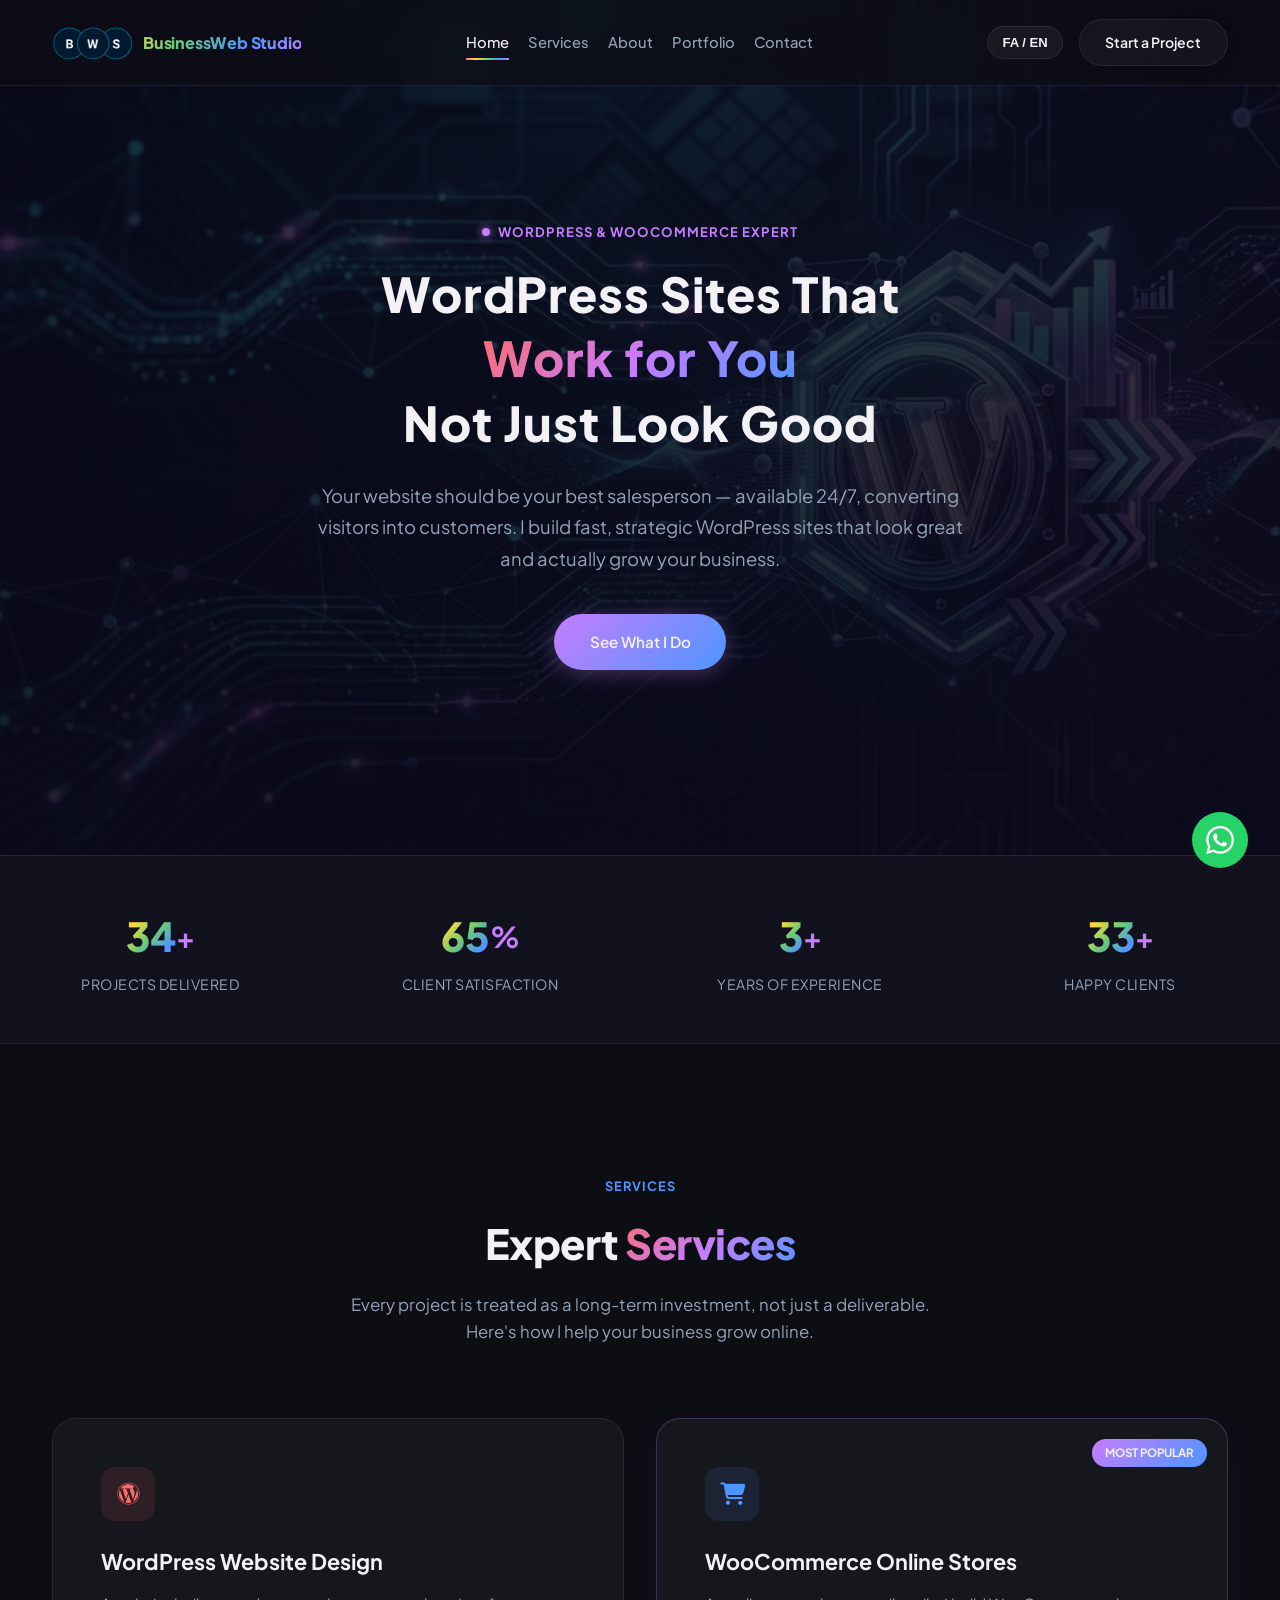
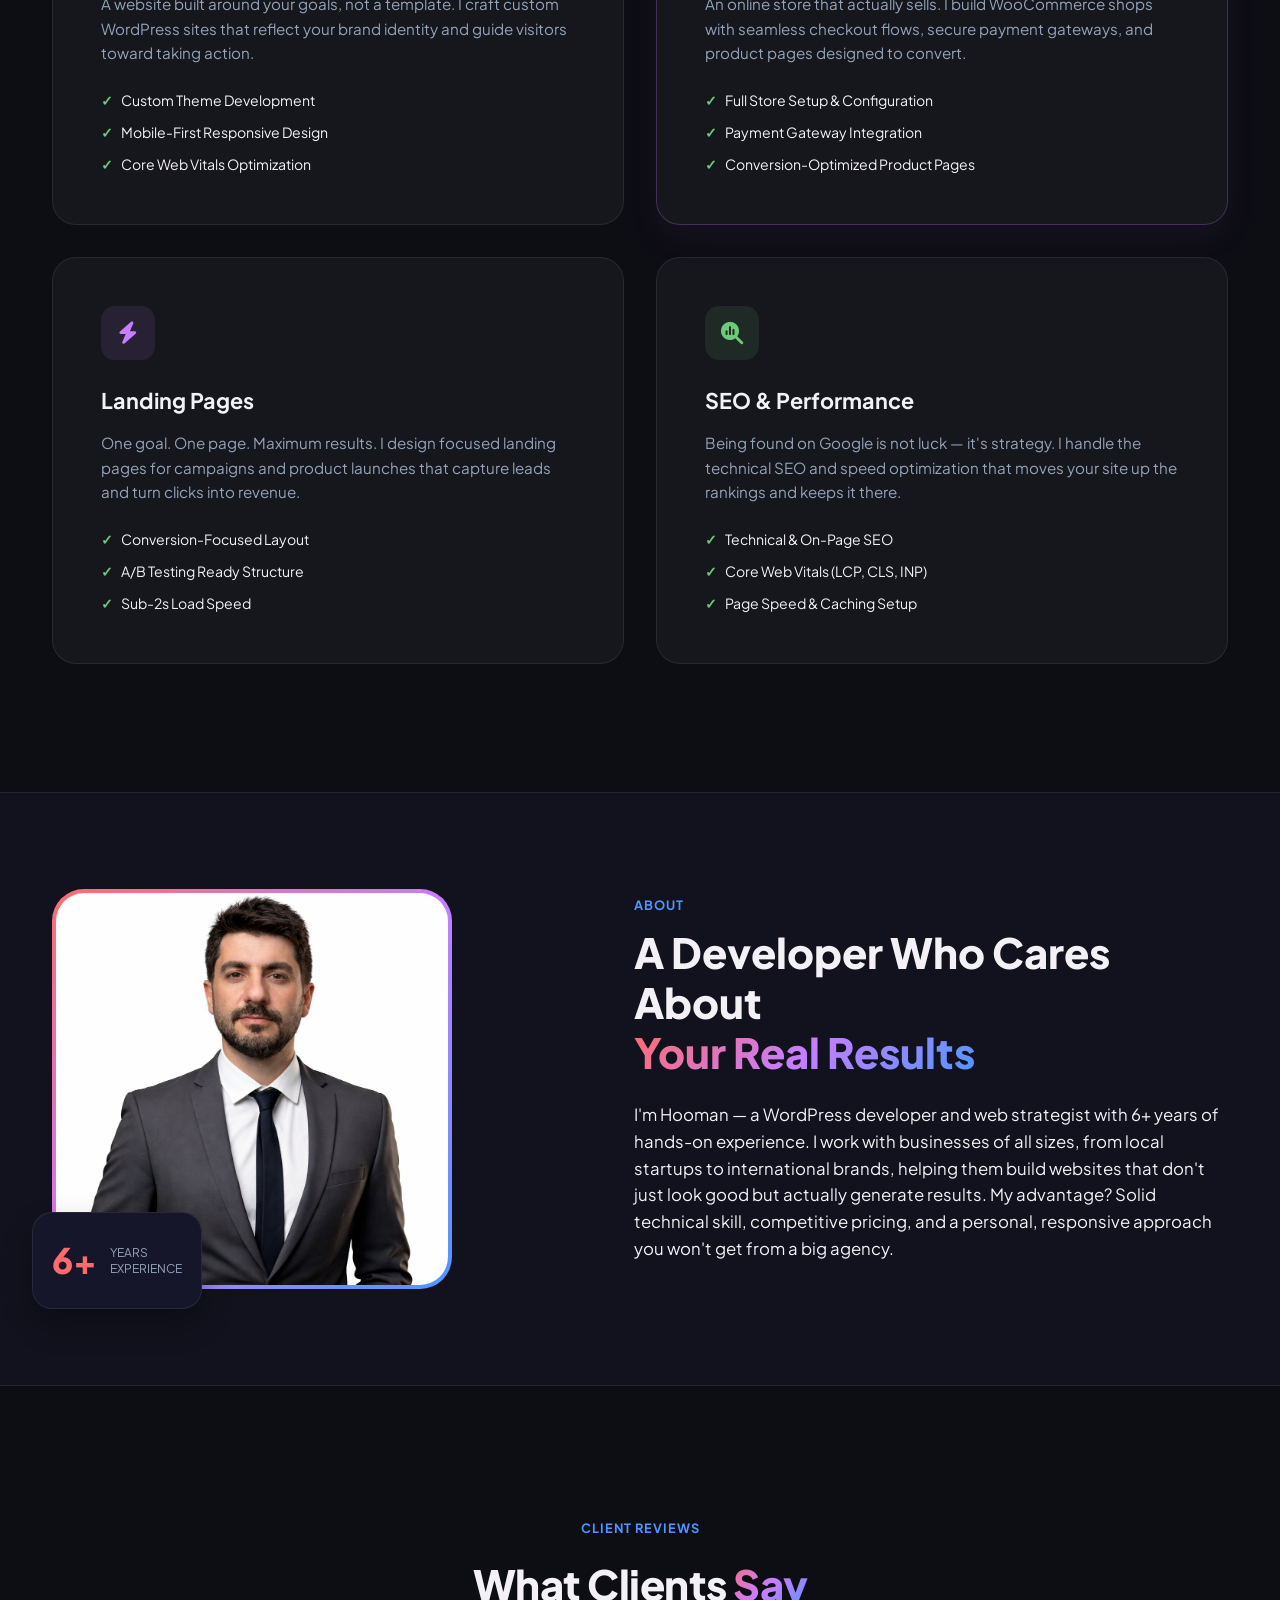
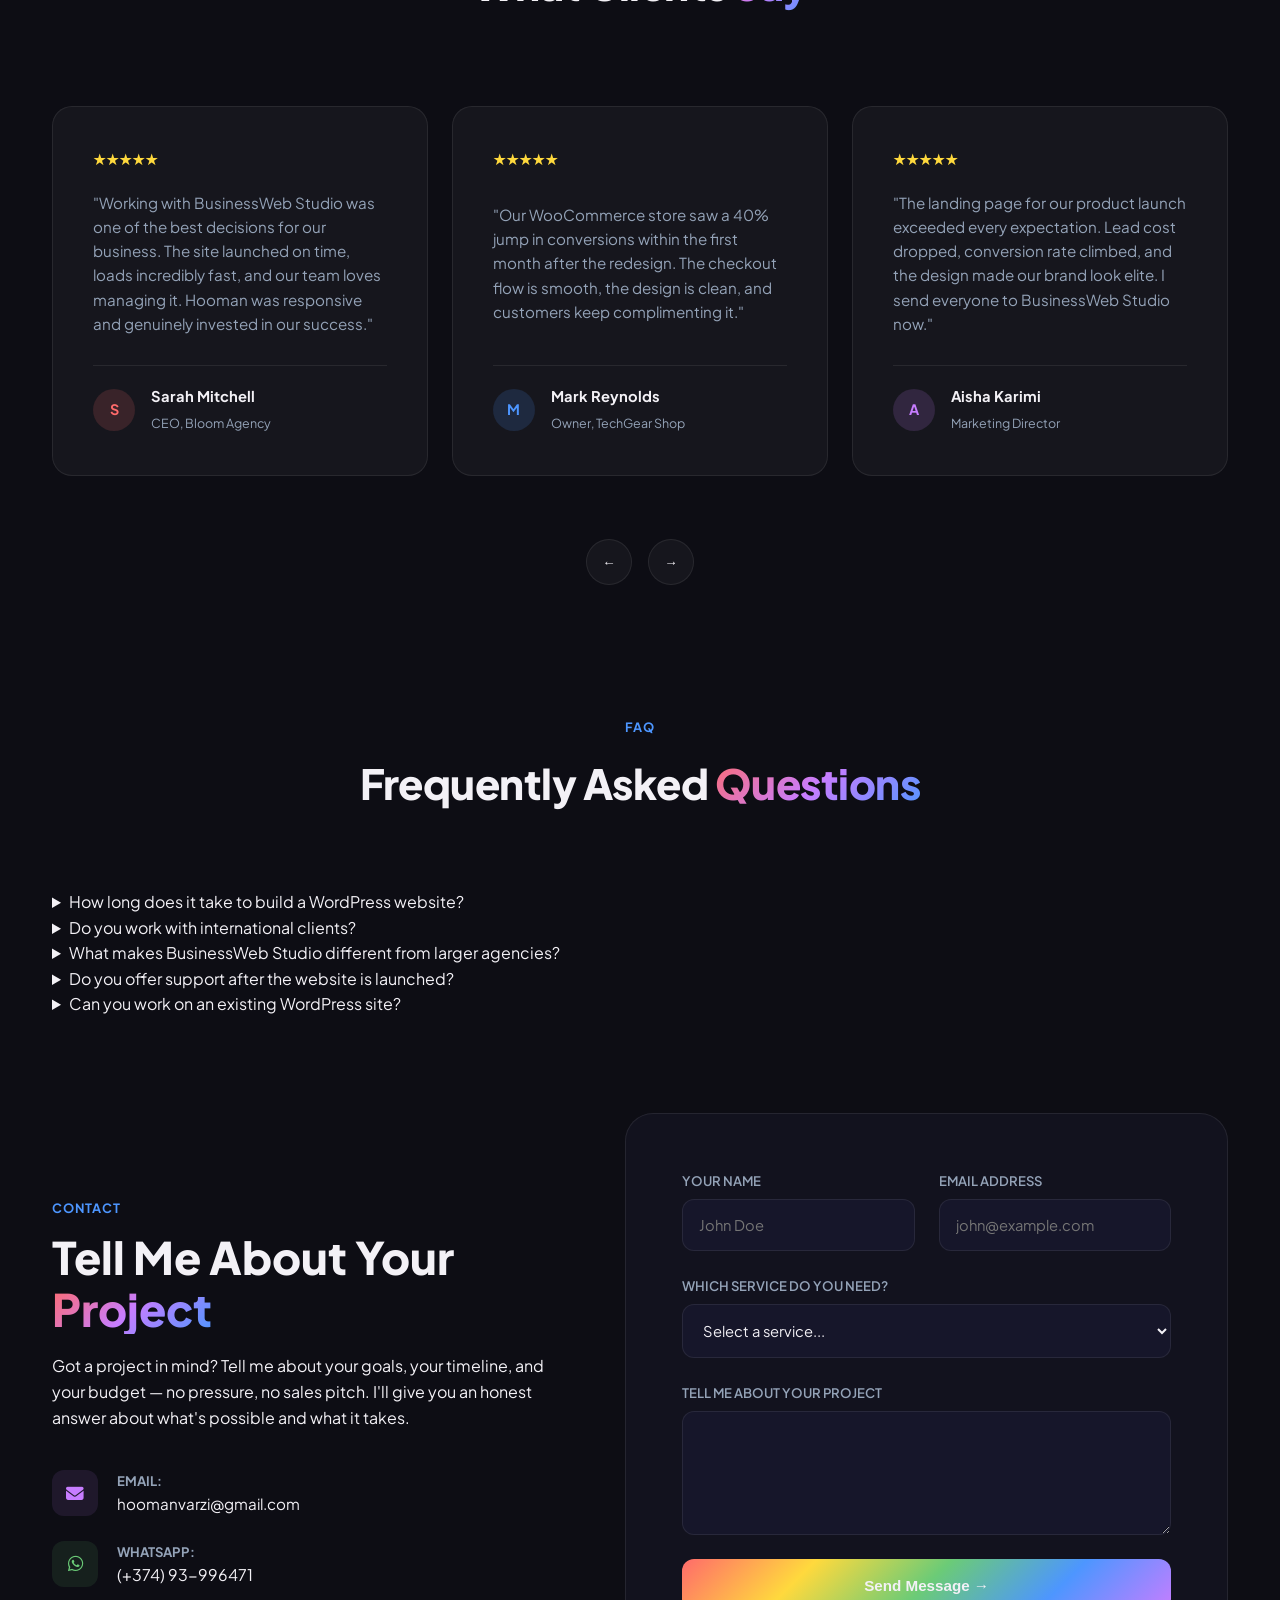
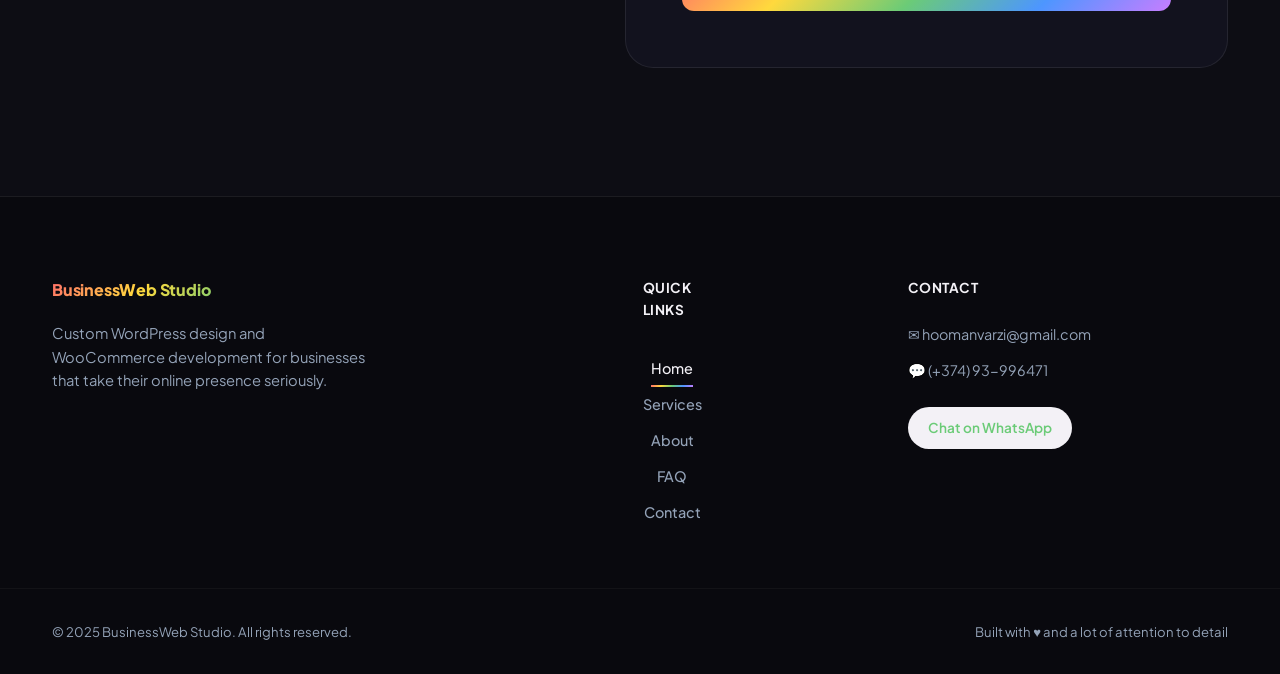
==== index.html @ a6ce8ef3 "Update index.html" ====
<!doctype html>
<html lang="en">
<head>
  <meta charset="UTF-8" />
  <meta name="viewport" content="width=device-width, initial-scale=1.0" />

  <!-- ═══════════════════════════════════════════════
       SEO — Primary Meta Tags
  ═══════════════════════════════════════════════ -->
  <title data-i18n="doc_title">BusinessWeb Studio — Custom WordPress Design & WooCommerce Development</title>
  <meta name="description" content="Hooman Keshavarzi is a WordPress developer & WooCommerce specialist with 6+ years of experience. Fast, affordable, and results-driven websites for businesses worldwide." />
  <meta name="keywords" content="WordPress design, WooCommerce development, landing page, SEO optimization, WordPress developer, طراحی وردپرس, ووکامرس, طراحی سایت حرفه‌ای" />
  <meta name="author" content="Hooman Keshavarzi" />
  <meta name="robots" content="index, follow" />
  <link rel="canonical" href="https://businesswebstudio.pro/" />

  <!-- ═══════════════════════════════════════════════
       Open Graph (Facebook, LinkedIn, Telegram)
  ═══════════════════════════════════════════════ -->
  <meta property="og:type" content="website" />
  <meta property="og:url" content="https://businesswebstudio.pro/" />
  <meta property="og:title" content="BusinessWeb Studio — Custom WordPress Design & WooCommerce Development" />
  <meta property="og:description" content="Fast, strategic WordPress websites and WooCommerce stores that look great and actually grow your business. Competitive pricing. Personal support." />
  <meta property="og:image" content="https://businesswebstudio.pro/images/og-image.png" />
  <meta property="og:image:width" content="1200" />
  <meta property="og:image:height" content="630" />
  <meta property="og:locale" content="en_US" />
  <meta property="og:locale:alternate" content="fa_IR" />
  <meta property="og:site_name" content="BusinessWeb Studio" />

  <!-- ═══════════════════════════════════════════════
       Twitter / X Cards
  ═══════════════════════════════════════════════ -->
  <meta name="twitter:card" content="summary_large_image" />
  <meta name="twitter:url" content="https://businesswebstudio.pro/" />
  <meta name="twitter:title" content="BusinessWeb Studio — Custom WordPress & WooCommerce" />
  <meta name="twitter:description" content="Fast, strategic WordPress websites that look great and actually grow your business. Competitive pricing. Personal support." />
  <meta name="twitter:image" content="https://businesswebstudio.pro/images/og-image.png" />

  <!-- ═══════════════════════════════════════════════
       Schema Markup — JSON-LD
  ═══════════════════════════════════════════════ -->
  <script type="application/ld+json">
  {
    "@context": "https://schema.org",
    "@graph": [
      {
        "@type": "ProfessionalService",
        "@id": "https://businesswebstudio.pro/#business",
        "name": "BusinessWeb Studio",
        "description": "Custom WordPress design, WooCommerce development, landing pages, and SEO optimization for businesses worldwide.",
        "url": "https://businesswebstudio.pro/",
        "logo": "https://businesswebstudio.pro/images/logo.png",
        "image": "https://businesswebstudio.pro/images/profile.jpg",
        "telephone": "+37493996471",
        "email": "hoomanvarzi@gmail.com",
        "founder": {
          "@type": "Person",
          "name": "Hooman Keshavarzi",
          "jobTitle": "WordPress Developer & Web Strategist",
          "url": "https://www.linkedin.com/in/hooman-keshavarzi-536b96142/",
          "knowsAbout": ["WordPress", "WooCommerce", "SEO", "Web Design", "Landing Pages"]
        },
        "areaServed": "Worldwide",
        "priceRange": "$$",
        "hasOfferCatalog": {
          "@type": "OfferCatalog",
          "name": "Web Design & Development Services",
          "itemListElement": [
            {
              "@type": "Offer",
              "itemOffered": {
                "@type": "Service",
                "name": "WordPress Website Design",
                "description": "Custom WordPress websites built around your goals, reflecting your brand and guiding visitors to take action."
              }
            },
            {
              "@type": "Offer",
              "itemOffered": {
                "@type": "Service",
                "name": "WooCommerce Online Store",
                "description": "Full WooCommerce store setup with seamless checkout, payment gateways, and conversion-optimized product pages."
              }
            },
            {
              "@type": "Offer",
              "itemOffered": {
                "@type": "Service",
                "name": "Landing Page Design",
                "description": "High-converting landing pages for campaigns and product launches that turn clicks into revenue."
              }
            },
            {
              "@type": "Offer",
              "itemOffered": {
                "@type": "Service",
                "name": "SEO & Performance Optimization",
                "description": "Technical SEO and Core Web Vitals optimization to rank higher on Google and keep your site fast."
              }
            }
          ]
        },
        "aggregateRating": {
          "@type": "AggregateRating",
          "ratingValue": "5",
          "reviewCount": "50",
          "bestRating": "5"
        }
      },
      {
        "@type": "FAQPage",
        "@id": "https://businesswebstudio.pro/#faq",
        "mainEntity": [
          {
            "@type": "Question",
            "name": "How long does it take to build a WordPress website?",
            "acceptedAnswer": {
              "@type": "Answer",
              "text": "Most WordPress websites are delivered within 7–14 business days depending on complexity. Landing pages can be ready in 3–5 days. I always provide a clear timeline before starting."
            }
          },
          {
            "@type": "Question",
            "name": "Do you work with international clients?",
            "acceptedAnswer": {
              "@type": "Answer",
              "text": "Yes — I work with clients worldwide. Most communication happens via WhatsApp or email, and I'm comfortable working across different time zones."
            }
          },
          {
            "@type": "Question",
            "name": "What makes BusinessWeb Studio different from larger agencies?",
            "acceptedAnswer": {
              "@type": "Answer",
              "text": "You get competitive pricing, faster delivery, and direct communication with the developer — not account managers. Every project receives personal attention from start to finish."
            }
          },
          {
            "@type": "Question",
            "name": "Do you offer support after the website is launched?",
            "acceptedAnswer": {
              "@type": "Answer",
              "text": "Yes. I provide post-launch support and can handle ongoing maintenance, updates, and improvements. Long-term client relationships are something I genuinely value."
            }
          },
          {
            "@type": "Question",
            "name": "Can you work on an existing WordPress site?",
            "acceptedAnswer": {
              "@type": "Answer",
              "text": "Absolutely. I can redesign, optimize, fix bugs, or add new features to an existing WordPress or WooCommerce site."
            }
          }
        ]
      },
      {
        "@type": "WebSite",
        "@id": "https://businesswebstudio.pro/#website",
        "url": "https://businesswebstudio.pro/",
        "name": "BusinessWeb Studio",
        "description": "Custom WordPress design and WooCommerce development for businesses worldwide.",
        "inLanguage": ["en", "fa"]
      }
    ]
  }
  </script>

  <!-- ═══════════════════════════════════════════════
       Fonts & Styles
  ═══════════════════════════════════════════════ -->
  <link rel="stylesheet" href="https://cdnjs.cloudflare.com/ajax/libs/font-awesome/6.5.0/css/all.min.css" />
  <link rel="preconnect" href="https://fonts.googleapis.com" />
  <link rel="stylesheet" href="https://fonts.googleapis.com/css2?family=Plus+Jakarta+Sans:wght@300;400;500;600;700;800&family=Vazirmatn:wght@300;400;500;700;900&display=swap" />
  <link rel="stylesheet" href="css/style.css?v=1.1" />
  <link rel="icon" type="image/svg+xml" href="images/favicon.svg" />
</head>

<body>

  <!-- ═══════════════════════════════════════════════
       HEADER
  ═══════════════════════════════════════════════ -->
  <header id="header" role="banner">
    <div class="container header-inner">
      <a href="#home" class="logo" aria-label="BusinessWeb Studio — Home">
        <img src="images/logo.png" alt="BusinessWeb Studio Logo" class="logo-img" width="36" height="36" />
        BusinessWeb Studio
      </a>

      <nav id="nav" aria-label="Main navigation">
        <a href="#home" data-i18n="nav_home" class="active">Home</a>
        <a href="#services" data-i18n="nav_services">Services</a>
        <a href="#about" data-i18n="nav_about">About</a>
        <a href="#portfolio" data-i18n="nav_portfolio">Portfolio</a>
        <a href="#contact" data-i18n="nav_contact">Contact</a>
      </nav>

      <div class="lang-switch-wrap">
        <button id="langBtn" class="btn-lang" aria-label="Switch language">FA / EN</button>
      </div>

      <a href="#contact" class="btn-header" data-i18n="nav_quote">Get a Quote</a>

      <button class="burger" id="burger" type="button" aria-label="Toggle mobile menu" aria-expanded="false" aria-controls="mobileMenu">
        <span></span><span></span><span></span>
      </button>
    </div>

    <div class="mobile-menu" id="mobileMenu" role="dialog" aria-label="Mobile navigation">
      <a href="#home" class="mob-link" data-i18n="nav_home">Home</a>
      <a href="#services" class="mob-link" data-i18n="nav_services">Services</a>
      <a href="#about" class="mob-link" data-i18n="nav_about">About</a>
      <a href="#portfolio" class="mob-link" data-i18n="nav_portfolio">Portfolio</a>
      <a href="#contact" class="mob-link" data-i18n="nav_contact">Contact</a>
      <a href="#contact" class="mob-cta" data-i18n="nav_quote">Get a Quote</a>
      <div class="menu-lang-mobile">
        <button id="langBtnMob" class="btn-lang btn-lang-mob" aria-label="Switch language">🌐 FA / EN</button>
      </div>
    </div>
  </header>

  <!-- ═══════════════════════════════════════════════
       MAIN CONTENT
  ═══════════════════════════════════════════════ -->
  <main id="main-content">

    <!-- HERO -->
    <section id="home" class="hero" aria-label="Hero — WordPress Developer">
      <div class="hero-slider" id="heroSlider">
        <div class="container slide active">
          <div class="slide-content">
            <span class="slide-tag" data-i18n="hero_tag">WordPress & WooCommerce Expert</span>
            <h1 id="heroTitle">
              WordPress Sites That <span class="grad-txt">Work for You</span><br />Not Just Look Good
            </h1>
            <p data-i18n="hero_desc">
              Your website should be your best salesperson — available 24/7, converting visitors into customers. I build fast, strategic WordPress sites that look great and actually grow your business.
            </p>
            <div class="hero-btns">
              <a href="#services" class="btn-grad" data-i18n="hero_btn">See What I Do</a>
            </div>
          </div>
        </div>
      </div>
    </section>

    <!-- STATS -->
    <div class="stats-band" role="region" aria-label="Key statistics">
      <div class="stat-item">
        <div class="stat-num-wrap">
          <strong class="counter" data-target="52">0</strong><span class="suf">+</span>
        </div>
        <p data-i18n="stat_1">Projects Delivered</p>
      </div>
      <div class="stat-item">
        <div class="stat-num-wrap">
          <strong class="counter" data-target="98">0</strong><span class="suf">%</span>
        </div>
        <p data-i18n="stat_2">Client Satisfaction</p>
      </div>
      <div class="stat-item">
        <div class="stat-num-wrap">
          <strong class="counter" data-target="6">0</strong><span class="suf">+</span>
        </div>
        <p data-i18n="stat_3">Years of Experience</p>
      </div>
      <div class="stat-item">
        <div class="stat-num-wrap">
          <strong class="counter" data-target="50">0</strong><span class="suf">+</span>
        </div>
        <p data-i18n="stat_4">Happy Clients</p>
      </div>
    </div>

    <!-- SERVICES -->
    <section id="services" class="services" aria-labelledby="servTitle">
      <div class="container">
        <div class="section-head">
          <span class="section-tag" data-i18n="serv_tag">Services</span>
          <h2 id="servTitle">Expert <span class="grad-txt">Services</span></h2>
          <p data-i18n="serv_desc">Every project is treated as a long-term investment, not just a deliverable.</p>
        </div>
        <div class="services-grid" role="list">

          <article class="service-card glass-card" role="listitem">
            <div class="service-icon-wrap ic1" aria-hidden="true">
              <i class="fa-brands fa-wordpress"></i>
            </div>
            <h3 data-i18n="s1_title">WordPress Website Design</h3>
            <p data-i18n="s1_desc">A website built around your goals, not a template. I craft custom WordPress sites that reflect your brand identity and guide visitors toward taking action.</p>
            <ul class="service-list" aria-label="WordPress Design features">
              <li data-i18n="s1_l1">Custom Theme Development</li>
              <li data-i18n="s1_l2">Mobile-First Responsive Design</li>
              <li data-i18n="s1_l3">Core Web Vitals Optimization</li>
            </ul>
          </article>

          <article class="service-card glass-card featured" role="listitem">
            <div class="featured-badge" data-i18n="featured_badge">Most Popular</div>
            <div class="service-icon-wrap ic2" aria-hidden="true">
              <i class="fa-solid fa-cart-shopping"></i>
            </div>
            <h3 data-i18n="s2_title">WooCommerce Online Stores</h3>
            <p data-i18n="s2_desc">An online store that actually sells. I build WooCommerce shops with seamless checkout flows, secure payment gateways, and product pages designed to convert.</p>
            <ul class="service-list" aria-label="WooCommerce features">
              <li data-i18n="s2_l1">Full Store Setup & Configuration</li>
              <li data-i18n="s2_l2">Payment Gateway Integration</li>
              <li data-i18n="s2_l3">Conversion-Optimized Product Pages</li>
            </ul>
          </article>

          <article class="service-card glass-card" role="listitem">
            <div class="service-icon-wrap ic3" aria-hidden="true">
              <i class="fa-solid fa-bolt"></i>
            </div>
            <h3 data-i18n="s3_title">Landing Pages</h3>
            <p data-i18n="s3_desc">One goal. One page. Maximum results. I design focused landing pages for campaigns and product launches that capture leads and turn clicks into revenue.</p>
            <ul class="service-list" aria-label="Landing Page features">
              <li data-i18n="s3_l1">Conversion-Focused Layout</li>
              <li data-i18n="s3_l2">A/B Testing Ready Structure</li>
              <li data-i18n="s3_l3">Sub-2s Load Speed</li>
            </ul>
          </article>

          <article class="service-card glass-card" role="listitem">
            <div class="service-icon-wrap ic4" aria-hidden="true">
              <i class="fa-solid fa-magnifying-glass-chart"></i>
            </div>
            <h3 data-i18n="s4_title">SEO &amp; Performance</h3>
            <p data-i18n="s4_desc">Being found on Google is not luck — it's strategy. I handle the technical SEO and speed optimization that moves your site up the rankings and keeps it there.</p>
            <ul class="service-list" aria-label="SEO features">
              <li data-i18n="s4_l1">Technical &amp; On-Page SEO</li>
              <li data-i18n="s4_l2">Core Web Vitals (LCP, CLS, INP)</li>
              <li data-i18n="s4_l3">Page Speed &amp; Caching Setup</li>
            </ul>
          </article>

        </div>
      </div>
    </section>

    <!-- ABOUT -->
    <section id="about" class="about" aria-labelledby="aboutTitle">
      <div class="container about-inner">
        <div class="about-img-col" aria-hidden="true">
          <div class="about-img-wrap">
            <div class="grad-border-about">
              <img src="images/profile.jpg" alt="Hooman Keshavarzi — WordPress Developer" width="400" height="400" />
            </div>
            <div class="about-badge">
              <strong>6+</strong>
              <span data-i18n="about_exp">Years<br />Experience</span>
            </div>
          </div>
        </div>
        <div class="about-content">
          <span class="section-tag" data-i18n="nav_about">About Me</span>
          <h2 id="aboutTitle">
            A Developer Who Cares About<br /><span class="grad-txt">Your Real Results</span>
          </h2>
          <p class="about-lead" data-i18n="about_lead">
            I'm Hooman — a WordPress developer and web strategist with 6+ years of hands-on experience. I work with businesses of all sizes, from local startups to international brands, helping them build websites that don't just look good but actually generate results. My advantage? Solid technical skill, competitive pricing, and a personal, responsive approach you won't get from a big agency.
          </p>
        </div>
      </div>
    </section>

    <!-- TESTIMONIALS -->
    <section class="testimonials" aria-labelledby="testiTitle">
      <div class="container">
        <div class="section-head">
          <span class="section-tag" data-i18n="testi_tag">Client Reviews</span>
          <h2 id="testiTitle">What Clients <span class="grad-txt">Say</span></h2>
        </div>
        <div class="testi-slider" role="region" aria-label="Client testimonials">
          <div class="testi-track" id="testiTrack">

            <article class="testi-card">
              <div class="testi-stars" aria-label="5 out of 5 stars">&#9733;&#9733;&#9733;&#9733;&#9733;</div>
              <p data-i18n="t1_quote">"Working with BusinessWeb Studio was one of the best decisions for our business. The site launched on time, loads incredibly fast, and our team loves managing it."</p>
              <div class="testi-author">
                <div class="testi-avatar av1" aria-hidden="true">S</div>
                <div>
                  <strong>Sarah Mitchell</strong>
                  <span data-i18n="t1_role">CEO, Bloom Agency</span>
                </div>
              </div>
            </article>

            <article class="testi-card">
              <div class="testi-stars" aria-label="5 out of 5 stars">&#9733;&#9733;&#9733;&#9733;&#9733;</div>
              <p data-i18n="t2_quote">"Our WooCommerce store saw a 40% jump in conversions within the first month after the redesign. The checkout flow is smooth and customers keep complimenting the design."</p>
              <div class="testi-author">
                <div class="testi-avatar av2" aria-hidden="true">M</div>
                <div>
                  <strong>Mark Reynolds</strong>
                  <span data-i18n="t2_role">Owner, TechGear Shop</span>
                </div>
              </div>
            </article>

            <article class="testi-card">
              <div class="testi-stars" aria-label="5 out of 5 stars">&#9733;&#9733;&#9733;&#9733;&#9733;</div>
              <p data-i18n="t3_quote">"The landing page for our product launch exceeded every expectation. Lead cost dropped, conversion rate climbed, and the design made our brand look elite."</p>
              <div class="testi-author">
                <div class="testi-avatar av3" aria-hidden="true">A</div>
                <div>
                  <strong>Aisha Karimi</strong>
                  <span data-i18n="t3_role">Marketing Director</span>
                </div>
              </div>
            </article>

          </div>
        </div>
        <div class="testi-nav" aria-label="Testimonial navigation">
          <button id="tPrev" aria-label="Previous testimonial">&#8592;</button>
          <button id="tNext" aria-label="Next testimonial">&#8594;</button>
        </div>
      </div>
    </section>

    <!-- FAQ -->
    <section id="faq" class="faq" aria-labelledby="faqTitle">
      <div class="container">
        <div class="section-head">
          <span class="section-tag" data-i18n="faq_tag">FAQ</span>
          <h2 id="faqTitle" data-i18n="faq_title">Frequently Asked <span class="grad-txt">Questions</span></h2>
        </div>
        <div class="faq-list">

          <details class="faq-item">
            <summary class="faq-question" data-i18n="faq_q1">How long does it take to build a WordPress website?</summary>
            <div class="faq-answer">
              <p data-i18n="faq_a1">Most WordPress websites are delivered within 7–14 business days depending on complexity. Landing pages can be ready in 3–5 days. I always provide a clear timeline before starting.</p>
            </div>
          </details>

          <details class="faq-item">
            <summary class="faq-question" data-i18n="faq_q2">Do you work with international clients?</summary>
            <div class="faq-answer">
              <p data-i18n="faq_a2">Yes — I work with clients worldwide. Most communication happens via WhatsApp or email, and I'm comfortable working across different time zones.</p>
            </div>
          </details>

          <details class="faq-item">
            <summary class="faq-question" data-i18n="faq_q3">What makes BusinessWeb Studio different from larger agencies?</summary>
            <div class="faq-answer">
              <p data-i18n="faq_a3">You get competitive pricing, faster delivery, and direct communication with the developer — not account managers. Every project receives personal attention from start to finish.</p>
            </div>
          </details>

          <details class="faq-item">
            <summary class="faq-question" data-i18n="faq_q4">Do you offer support after the website is launched?</summary>
            <div class="faq-answer">
              <p data-i18n="faq_a4">Yes. I provide post-launch support and can handle ongoing maintenance, updates, and improvements. Long-term client relationships are something I genuinely value.</p>
            </div>
          </details>

          <details class="faq-item">
            <summary class="faq-question" data-i18n="faq_q5">Can you work on an existing WordPress site?</summary>
            <div class="faq-answer">
              <p data-i18n="faq_a5">Absolutely. I can redesign, optimize, fix bugs, or add new features to an existing WordPress or WooCommerce site.</p>
            </div>
          </details>

        </div>
      </div>
    </section>

    <!-- CONTACT -->
    <section id="contact" class="contact" aria-labelledby="contactTitle">
      <div class="container contact-inner">
        <div class="contact-info">
          <span class="section-tag" data-i18n="nav_contact">Get In Touch</span>
          <h2 id="contactTitle">Tell Me About Your <span class="grad-txt">Project</span></h2>
          <p data-i18n="contact_desc">Got a project in mind? Tell me about your goals, your timeline, and your budget — no pressure, no sales pitch.</p>
          <div class="contact-items">
            <div class="contact-item">
              <div class="ci-icon cii1" aria-hidden="true">
                <i class="fa-solid fa-envelope"></i>
              </div>
              <div class="contact-item-text">
                <strong>Email:</strong>
                <span><a href="mailto:hoomanvarzi@gmail.com">hoomanvarzi@gmail.com</a></span>
              </div>
            </div>
            <div class="contact-item">
              <div class="ci-icon cii2" aria-hidden="true">
                <i class="fa-brands fa-whatsapp"></i>
              </div>
              <div class="contact-item-text">
                <strong>WhatsApp:</strong> <bdi class="phone-number">(+374) 93-996471</bdi>
              </div>
            </div>
          </div>
        </div>

        <div class="contact-form-wrap">
          <form id="contactForm" novalidate aria-label="Project inquiry form">
            <div class="form-row">
              <div class="form-group">
                <label for="inputName" data-i18n="f_name">Your Name</label>
                <input type="text" id="inputName" name="name" placeholder="John Doe" required autocomplete="name" />
              </div>
              <div class="form-group">
                <label for="inputEmail" data-i18n="f_email">Email Address</label>
                <input type="email" id="inputEmail" name="email" placeholder="john@example.com" required autocomplete="email" />
              </div>
            </div>
            <div class="form-group">
              <label for="formService" data-i18n="f_service">Which Service Do You Need?</label>
              <select name="service" id="formService"></select>
            </div>
            <div class="form-group">
              <label for="inputMessage" data-i18n="f_details">Tell Me About Your Project</label>
              <textarea id="inputMessage" name="message" rows="5" required></textarea>
            </div>
            <button class="btn-submit" type="submit" id="submitBtn" data-i18n="f_send">Send Message →</button>
            <div id="formSuccess" style="display:none;color:#6bcb77;margin-top:1rem" data-i18n="f_success" role="alert">✓ Message received! I'll get back to you within 24 hours.</div>
            <div id="formError" style="display:none;color:#ff6b6b;margin-top:1rem" data-i18n="f_error" role="alert">⚠ Something went wrong. Please try again or reach me on WhatsApp.</div>
          </form>
        </div>
      </div>
    </section>

  </main>

  <!-- ═══════════════════════════════════════════════
       FOOTER
  ═══════════════════════════════════════════════ -->
  <footer class="footer" role="contentinfo">
    <div class="footer-top">
      <div class="container footer-top-inner">
        <div class="footer-brand">
          <a href="#home" class="logo logo-footer" aria-label="BusinessWeb Studio">BusinessWeb Studio</a>
          <p data-i18n="foot_brand">Custom WordPress design and WooCommerce development for businesses that take their online presence seriously.</p>
        </div>
        <nav class="footer-links" aria-label="Footer navigation">
          <h5 data-i18n="foot_quick">Quick Links</h5>
          <a href="#home" data-i18n="nav_home">Home</a>
          <a href="#services" data-i18n="nav_services">Services</a>
          <a href="#about" data-i18n="nav_about">About</a>
          <a href="#faq">FAQ</a>
          <a href="#contact" data-i18n="nav_contact">Contact</a>
        </nav>
        <div class="footer-contact-col">
          <h5 data-i18n="nav_contact">Contact</h5>
          <p>&#9993; <a href="mailto:hoomanvarzi@gmail.com">hoomanvarzi@gmail.com</a></p>
          <p><span class="footer-icon" aria-hidden="true">&#128172;</span> <bdi class="phone-number">(+374) 93-996471</bdi></p>
          <a href="https://wa.me/37493996471" class="footer-wa" target="_blank" rel="noopener noreferrer" data-i18n="foot_wa">Chat on WhatsApp</a>
        </div>
      </div>
    </div>
    <div class="footer-bottom">
      <div class="container footer-bottom-inner">
        <p data-i18n="foot_copy">© 2025 BusinessWeb Studio. All rights reserved.</p>
        <p data-i18n="foot_heart">Built with <span class="heart" aria-hidden="true">♥</span> and a lot of attention to detail</p>
      </div>
    </div>
  </footer>

  <!-- WhatsApp Float -->
  <a href="https://wa.me/37493996471" class="wa-float" target="_blank" rel="noopener noreferrer" aria-label="Contact on WhatsApp">
    <svg viewBox="0 0 24 24" xmlns="http://www.w3.org/2000/svg" aria-hidden="true" focusable="false">
      <path d="M17.472 14.382c-.297-.149-1.758-.867-2.03-.967-.273-.099-.471-.148-.67.15-.197.297-.767.966-.94 1.164-.173.199-.347.223-.644.075-.297-.15-1.255-.463-2.39-1.475-.883-.788-1.48-1.761-1.653-2.059-.173-.297-.018-.458.13-.606.134-.133.298-.347.446-.52.149-.174.198-.298.298-.497.099-.198.05-.371-.025-.52-.075-.149-.669-1.612-.916-2.207-.242-.579-.487-.5-.669-.51-.173-.008-.371-.01-.57-.01-.198 0-.52.074-.792.372-.272.297-1.04 1.016-1.04 2.479 0 1.462 1.065 2.875 1.213 3.074.149.198 2.096 3.2 5.077 4.487.709.306 1.262.489 1.694.625.712.227 1.36.195 1.871.118.571-.085 1.758-.719 2.006-1.413.248-.694.248-1.289.173-1.413-.074-.124-.272-.198-.57-.347m-5.421 7.403h-.004a9.87 9.87 0 01-5.031-1.378l-.361-.214-3.741.982.998-3.648-.235-.374a9.86 9.86 0 01-1.51-5.26c.001-5.45 4.436-9.884 9.888-9.884 2.64 0 5.122 1.03 6.988 2.898a9.825 9.825 0 012.893 6.994c-.003 5.45-4.437 9.884-9.885 9.884m8.413-18.297A11.815 11.815 0 0012.05 0C5.495 0 .16 5.335.157 11.892c0 2.096.547 4.142 1.588 5.945L.057 24l6.305-1.654a11.882 11.882 0 005.683 1.448h.005c6.554 0 11.89-5.335 11.893-11.893a11.821 11.821 0 00-3.48-8.413z"/>
    </svg>
  </a>

  <script src="js/main.js"></script>
</body>
</html>
---- css/style.css ----
/* تعریف فونت پیدا - حتماً مسیر را داخل کوتیشن بگذار */
@font-face {
  font-family: 'Peyda';
  src: url('../fonts/woff2/PeydaWeb-Regular.woff2') format('woff2');
  font-weight: 400;
  font-style: normal;
  font-display: swap;
}

@font-face {
  font-family: 'Peyda';
  src: url('../fonts/woff2/PeydaWeb-Bold.woff2') format('woff2');
  font-weight: 700;
  font-style: normal;
  font-display: swap;
}

:root {
  --bg: #0d0d14;
  --bg2: #12121e;
  --bg3: #16162a;
  --card: rgba(255, 255, 255, 0.04);
  --card-b: rgba(255, 255, 255, 0.08);
  --c1: #ff6b6b;
  --c2: #ffd93d;
  --c3: #6bcb77;
  --c4: #4d96ff;
  --c5: #c77dff;
  --c6: #ff9a3c;
  --grad-main: linear-gradient(135deg, #ff6b6b, #ffd93d, #6bcb77, #4d96ff, #c77dff);
  --grad-hero: linear-gradient(135deg, #ff6b6b 0%, #c77dff 50%, #4d96ff 100%);
  --grad-warm: linear-gradient(135deg, #ff6b6b, #ff9a3c, #ffd93d);
  --grad-purple: linear-gradient(135deg, #c77dff, #4d96ff);
  --grad-fire: linear-gradient(135deg, #ff6b6b, #ff9a3c);
  --white: #f3f1f6;
  --muted: #94a3b8;
  --border: rgba(255, 255, 255, 0.08);
  --tr: 0.3s cubic-bezier(0.25, 1, 0.5, 1);
  --font-en: 'Plus Jakarta Sans', sans-serif;
  --font-fa: 'Peyda', sans-serif; /* این متغیر تعریف شد */
}

/* ── ۲. استایل‌های پایه و ریست (BASE & RESET) ── */
* {
  margin: 0;
  padding: 0;
  box-sizing: border-box;
}

html {
  scroll-behavior: smooth;
  font-family: var(--font-en);
  background-color: var(--bg);
  color: var(--white);
  overflow-x: hidden;
}

body {
  background-color: var(--bg);
  color: var(--white);
  line-height: 1.6;
  overflow-x: hidden;
}

.container {
  width: 100%;
  max-width: 1240px;
  margin: 0 auto;
  padding: 0 2rem;
}

a {
  text-decoration: none;
  color: inherit;
  transition: all var(--tr);
}

img {
  max-width: 100%;
  height: auto;
}

li {
  list-style: none;
}

/* ── ۳. بخش هدر و ناوبری (HEADER & NAV) ── */
header {
  position: fixed;
  top: 0;
  left: 0;
  width: 100%;
  z-index: 1000;
  background: rgba(13, 13, 20, 0.7);
  backdrop-filter: blur(20px);
  -webkit-backdrop-filter: blur(20px);
  border-bottom: 1px solid var(--border);
  transition: all var(--tr);
}

header.scrolled {
  background: rgba(13, 13, 20, 0.9);
  padding: 0.5rem 0;
  box-shadow: 0 10px 30px rgba(0, 0, 0, 0.3);
}

.header-inner {
  display: flex;
  align-items: center;
  justify-content: space-between;
  height: 85px;
}

.logo {
  font-weight: 800;
  display: flex;
  align-items: center;
  gap: 0.6rem;
  letter-spacing: -0.2px;
  background: var(--grad-main);
  -webkit-background-clip: text;
  -webkit-text-fill-color: transparent;
}

.logo-img {
  height: 36px;
  width: auto;
  object-fit: contain;
}

nav {
  display: flex;
  align-items: center;
  gap: 2.2rem;
  padding-left: 142px;
  padding-right: 142px;
}

nav a {
  font-size: 0.92rem;
  font-weight: 500;
  color: var(--muted);
  position: relative;
}

nav a:hover,
nav a.active {
  color: var(--white);
}

nav a::after {
  content: "";
  position: absolute;
  bottom: -6px;
  left: 0;
  width: 0;
  height: 2px;
  background: var(--grad-main);
  transition: width var(--tr);
}

nav a:hover::after,
nav a.active::after {
  width: 100%;
}

.btn-header {
  font-size: 0.88rem;
  font-weight: 600;
  padding: 0.7rem 1.6rem;
  border-radius: 50px;
  background: var(--card);
  border: 1px solid var(--border);
  box-shadow: 0 4px 15px rgba(0, 0, 0, 0.1);
}

.btn-header:hover {
  background: var(--white);
  color: var(--bg);
  transform: translateY(-2px);
}

/* ── ۴. منوی موبایل (MOBILE MENU) ── */
.burger {
  display: none;
  flex-direction: column;
  gap: 5px;
  background: none;
  border: none;
  cursor: pointer;
  z-index: 1001;
}

.burger span {
  width: 26px;
  height: 2px;
  background-color: var(--white);
  transition: all var(--tr);
}

.burger.open span:nth-child(1) {
  transform: rotate(45deg) translate(5px, 5px);
}
.burger.open span:nth-child(2) {
  opacity: 0;
}
.burger.open span:nth-child(3) {
  transform: rotate(-45deg) translate(5px, -5px);
}

.mobile-menu {
  position: fixed;
  top: 0;
  right: -100%;
  width: 280px;
  height: 100vh;
  background: var(--bg2);
  border-left: 1px solid var(--border);
  padding: 7rem 2rem 2rem;
  display: flex;
  flex-direction: column;
  gap: 1.8rem;
  z-index: 999;
  transition: right var(--tr);
  box-shadow: -10px 0 30px rgba(0, 0, 0, 0.2);
}

.mobile-menu.open {
  right: 0;
}

.mob-link {
  font-size: 1.1rem;
  color: var(--muted);
  font-weight: 500;
}

.mob-link:hover {
  color: var(--white);
}

.mob-cta {
  margin-top: 12px;
  text-align: center;
  padding: 0.9rem;
  border-radius: 12px;
  background:darkred;
  font-weight: 600;
}

/* ── ۵. بخش هیرو (HERO SECTION) ── */
.hero {
  padding: 8rem 0 6rem;
  position: relative;
  min-height: 95vh;
  display: flex;
  align-items: center;
  /* اضافه شدن عکس پس‌زمینه به کل هیرو سکشن */
  background-image: linear-gradient(rgba(10, 10, 25, 0.80), rgba(10, 10, 25, 0.90)), url('../images/background.png');
  background-size: cover;
  background-position: center;
  background-repeat: no-repeat;
}

.hero-slider {
  width: 100%;
}

.slide {
  display: none;
  /* تغییر چیدمان از دو ستونه به تک ستونه برای وسط‌چین شدن محتوا */
  grid-template-columns: 1fr;
  align-items: center;
  gap: 4rem;
}

.slide.active {
  display: grid;
  animation: fadeIn 0.8s ease forwards;
}

@keyframes fadeIn {
  from {
    opacity: 0;
    transform: translateY(15px);
  }
  to {
    opacity: 1;
    transform: translateY(0);
  }
}

.hero .slide-content {
  width: 100%;
  max-width: 750px;     /* عرض کنترل‌شده برای جلوگیری از تداخل با طرح‌های پس‌زمینه */
  margin: 0 auto;       /* وسط‌چین کردن کامل باکس در صفحه */
  text-align: center;   /* وسط‌چین کردن متن‌ها در هر دو زبان */
}

/* اصلاح تراز دکمه‌ها برای وسط‌چین شدن */
.hero .hero-btns {
  display: flex;
  justify-content: center; /* وسط‌چین کردن دکمه‌ها */
  gap: 1.2rem;
}

.slide-tag {
  display: inline-flex;
  align-items: center;
  gap: 0.5rem;
  font-size: 0.82rem;
  font-weight: 700;
  text-transform: uppercase;
  letter-spacing: 1px;
  color: var(--c5);
  margin-bottom: 1.2rem;
}

.slide-tag::before {
  content: "";
  width: 8px;
  height: 8px;
  background: var(--c5);
  border-radius: 50%;
  display: inline-block;
  box-shadow: 0 0 10px var(--c5);
}

.slide-content h1 {
  font-size: 3rem;     /* کمی بزرگتر برای جلوه بهتر در حالت تک ستونه */
  font-weight: 800;
  line-height: 1.35;
  letter-spacing: 1px;
  margin-bottom: 1.5rem;
}

.grad-txt {
  background: var(--grad-hero);
  -webkit-background-clip: text;
  -webkit-text-fill-color: transparent;
  display: inline-block;
}

.slide-content p {
  font-size: 1.15rem;
  color: var(--muted);
  max-width: 650px;
  margin: 0 auto 2.5rem; /* وسط‌چین شدن پاراگراف */
  line-height: 1.7;
}

.hero-btns {
  display: flex;
  justify-content: center; /* وسط‌چین کردن دکمه‌ها */
  gap: 1.2rem;
}

.btn-grad {
  font-size: 0.95rem;
  font-weight: 600;
  padding: 1rem 2.2rem;
  border-radius: 50px;
  background: var(--grad-purple);
  box-shadow: 0 4px 20px rgba(199, 125, 255, 0.3);
  transition: all 0.3s ease;
}

.btn-grad:hover {
  transform: translateY(-3px);
  box-shadow: 0 8px 25px rgba(199, 125, 255, 0.5);
}

/* کدهای مربوط به فریم عکس قدیمی (slide-img-frame و کلاس‌های درون آن) به دلیل حذف عکس کاملاً پاک شدند */

/* ── ۶. بخش آمار (STATS BAND) ── */
.stats-band {
  background: var(--bg2);
  border-top: 1px solid var(--border);
  border-bottom: 1px solid var(--border);
  padding: 3rem 0;
  display: grid;
  grid-template-columns: repeat(4, 1fr);
  text-align: center;
}

.stat-item strong {
  font-size: 2.5rem;
  font-weight: 800;
  background: var(--grad-main);
  -webkit-background-clip: text;
  -webkit-text-fill-color: transparent;
}

.stat-num-wrap {
  display: flex;
  align-items: center;
  justify-content: center;
}

.stat-item .suf {
  font-size: 1.8rem;
  font-weight: 700;
  color: var(--c5);
}

.stat-item p {
  font-size: 0.88rem;
  color: var(--muted);
  text-transform: uppercase;
  letter-spacing: 0.5px;
  margin-top: 0.3rem;
}

/* ── ۷. بخش خدمات (SERVICES) ── */
.services {
  padding: 8rem 0;
}

.section-head {
  text-align: center;
  max-width: 620px;
  margin: 0 auto 4.5rem;
}

.section-tag {
  font-size: 0.8rem;
  font-weight: 700;
  text-transform: uppercase;
  color: var(--c4);
  letter-spacing: 1px;
  margin-bottom: 0.8rem;
  display: inline-block;
}

.section-head h2 {
  font-size: 2.6rem;
  font-weight: 800;
  letter-spacing: -0.5px;
  margin-bottom: 1rem;
}

.section-head p {
  color: var(--muted);
  font-size: 1.05rem;
}

.services-grid {
  display: grid;
  grid-template-columns: repeat(2, 1fr);
  gap: 2rem;
}

.glass-card {
  background: var(--card);
  border: 1px solid var(--border);
  border-radius: 24px;
  padding: 3rem;
  position: relative;
  overflow: hidden;
  transition: all var(--tr);
}

.glass-card:hover {
  background: rgba(255, 255, 255, 0.06);
  border-color: rgba(255, 255, 255, 0.15);
  transform: translateY(-5px);
}

.service-icon-wrap {
  width: 54px;
  height: 54px;
  border-radius: 14px;
  display: flex;
  align-items: center;
  justify-content: center;
  font-size: 1.4rem;
  margin-bottom: 1.5rem;
}

.ic1 {
  background: rgba(255, 107, 107, 0.1);
  color: var(--c1);
}
.ic2 {
  background: rgba(77, 150, 255, 0.1);
  color: var(--c4);
}
.ic3 {
  background: rgba(199, 125, 255, 0.1);
  color: var(--c5);
}
.ic4 {
  background: rgba(107, 203, 119, 0.1);
  color: var(--c3);
}

.glass-card h3 {
  font-size: 1.35rem;
  font-weight: 700;
  margin-bottom: 0.8rem;
}

.glass-card p {
  color: var(--muted);
  font-size: 0.95rem;
  line-height: 1.6;
  margin-bottom: 1.5rem;
}

.service-list {
  display: flex;
  flex-direction: column;
  gap: 0.6rem;
}

.service-list li {
  font-size: 0.88rem;
  color: var(--white);
  display: flex;
  align-items: center;
  gap: 0.5rem;
}

.service-list li::before {
  content: "✓";
  color: var(--c3);
  font-weight: bold;
}

.featured {
  border-color: rgba(199, 125, 255, 0.25);
  box-shadow: 0 15px 35px rgba(199, 125, 255, 0.05);
}

.featured-badge {
  position: absolute;
  top: 20px;
  right: 20px;
  font-size: 0.72rem;
  font-weight: 700;
  padding: 0.3rem 0.8rem;
  border-radius: 30px;
  background: var(--grad-purple);
  text-transform: uppercase;
}

/* ── ۸. بخش درباره من (ABOUT) ── */
.about {
  padding: 6rem 0;
  background: var(--bg2);
  border-top: 1px solid var(--border);
  border-bottom: 1px solid var(--border);
}

.about-inner {
  display: grid;
  grid-template-columns: 0.9fr 1.1fr;
  align-items: center;
  gap: 6rem;
}

.about-img-col {
  position: relative;
}

.about-img-wrap {
  position: relative;
  z-index: 2;
}

.grad-border-about {
  padding: 4px;
  background: var(--grad-warm);
  border-radius: 32px;
  overflow: hidden;
}

/* کانتینر مادر عکس در بخش درباره من */
.grad-border-about {
  display: flex;
  align-items: center;
  justify-content: center;
  width: 100%;
  max-width: 488px;      /* حداکثر عرض در دسکتاپ */
  height: 304px;         /* ارتفاع ثابت فریم */
  padding: 4px;          /* فاصله برای لبه گرادینت */
  background: var(--grad-hero);
  border-radius: 32px;
  overflow: hidden;      /* برش زدن بخش‌های اضافه عکس */
  box-sizing: border-box;
  flex-shrink: 0;        /* جلوگیری از فشرده شدن فریم در فلکس‌باکس */
}

/* کانتینر مادر عکس در بخش درباره من */
.grad-border-about {
  display: flex;
  align-items: center;
  justify-content: center;
  width: 100%;
  max-width: 400px;      /* 💡 کمی عرض را کمتر کردیم */
  height: 400px;         /* 💡 قاب را مربعی کردیم تا بالاتنه و کت کاملاً جا بشوند */
  padding: 4px;          
  background: var(--grad-hero);
  border-radius: 32px;
  overflow: hidden;      
  box-sizing: border-box;
  flex-shrink: 0;        
}

/* استایل عکس برای نمایش همزمان سر و نیم‌تنه */
.grad-border-about img {
  display: block;
  width: 100% !important;
  height: 100% !important;
  object-fit: cover !important;    
  object-position: center 15% !important; /* 💡 تمرکز روی ۱۵ درصد از بالای عکس (دقیقاً سر و کل بالاتنه شما را فیت کادر می‌کند) */
  border-radius: 28px;
  transition: transform 0.5s ease;
}
.about-badge {
  position: absolute;
  bottom: -20px;
  left: -20px;
  background: var(--bg3);
  border: 1px solid var(--border);
  padding: 1.2rem;
  border-radius: 20px;
  display: flex;
  align-items: center;
  gap: 0.8rem;
  box-shadow: 0 15px 30px rgba(0, 0, 0, 0.3);
}

.about-badge strong {
  font-size: 2.2rem;
  font-weight: 800;
  color: var(--c1);
}

.about-badge span {
  font-size: 0.75rem;
  color: var(--muted);
  text-transform: uppercase;
  line-height: 1.3;
}

.about-content h2 {
  font-size: 2.6rem;
  font-weight: 800;
  line-height: 1.2;
  margin-bottom: 1.5rem;
}

.about-lead {
  font-size: 1.05rem;
  color: var(--white);
  margin-bottom: 1.5rem;
}

/* ── ۹. بخش نظرات (TESTIMONIALS) ── */
.testimonials {
  padding: 8rem 0;
}

.testi-slider {
  overflow: hidden;
  width: 100%;
  position: relative;
  padding: 1rem 0;
}

.testi-track {
  display: flex;
  gap: 1.5rem;
  transition: transform 0.5s cubic-bezier(0.25, 1, 0.5, 1);
  will-change: transform;
}

.testi-card {
  flex: 0 0 calc((100% - (24px * 2)) / 3);
  background: var(--card);
  border: 1px solid var(--border);
  border-radius: 20px;
  padding: 2.5rem;
  display: flex;
  flex-direction: column;
  justify-content: space-between;
}

.testi-stars {
  color: var(--c2);
  font-size: 0.95rem;
  margin-bottom: 1.2rem;
}

.testi-card p {
  color: var(--muted);
  font-size: 0.95rem;
  line-height: 1.6;
  margin-bottom: 1.8rem;
}

.testi-author {
  display: flex;
  align-items: center;
  gap: 1rem;
  border-top: 1px solid var(--border);
  padding-top: 1.2rem;
}

.testi-avatar {
  width: 42px;
  height: 42px;
  border-radius: 50%;
  display: flex;
  align-items: center;
  justify-content: center;
  font-weight: 700;
  font-size: 0.9rem;
}

.av1 {
  background: rgba(255, 107, 107, 0.15);
  color: var(--c1);
}
.av2 {
  background: rgba(77, 150, 255, 0.15);
  color: var(--c4);
}
.av3 {
  background: rgba(199, 125, 255, 0.15);
  color: var(--c5);
}

.testi-author strong {
  display: block;
  font-size: 0.92rem;
  color: var(--white);
}

.testi-author span {
  font-size: 0.78rem;
  color: var(--muted);
}

.testi-nav {
  display: flex;
  justify-content: center;
  gap: 1rem;
  margin-top: 3rem;
}

.testi-nav button {
  width: 46px;
  height: 46px;
  border-radius: 50%;
  background: var(--card);
  border: 1px solid var(--border);
  color: var(--white);
  cursor: pointer;
  display: flex;
  align-items: center;
  justify-content: center;
  transition: all var(--tr);
}

.testi-nav button:hover {
  background: var(--white);
  color: var(--bg);
}

/* ── ۱۰. بخش تماس با ما (CONTACT) ── */
.contact {
  padding: 6rem 0 8rem;
}

.contact-inner {
  display: grid;
  grid-template-columns: 0.9fr 1.1fr;
  gap: 5rem;
  align-items: center;
}

.contact-info h2 {
  font-size: 2.8rem;
  font-weight: 800;
  line-height: 1.15;
  margin-bottom: 1.2rem;
}

.contact-desc {
  color: var(--muted);
  font-size: 1.05rem;
  margin-bottom: 2.5rem;
}

.contact-items {
  display: flex;
  flex-direction: column;
  gap: 1.5rem;
  margin-top: 40px;
}

.contact-item {
  display: flex;
  align-items: center;
  gap: 1.2rem;
}

.ci-icon {
  width: 46px;
  height: 46px;
  border-radius: 12px;
  display: flex;
  align-items: center;
  justify-content: center;
  font-size: 1.1rem;
}

.cii1 {
  background: rgba(199, 125, 255, 0.1);
  color: var(--c5);
}
.cii2 {
  background: rgba(107, 203, 119, 0.1);
  color: var(--c3);
}

.contact-item-text strong {
  display: block;
  font-size: 0.82rem;
  color: var(--muted);
  text-transform: uppercase;
}

.contact-item-text span {
  font-size: 0.95rem;
}

.contact-form-wrap {
  background: var(--bg2);
  border: 1px solid var(--border);
  padding: 3.5rem;
  border-radius: 28px;
}

.form-row {
  display: grid;
  grid-template-columns: repeat(2, 1fr);
  gap: 1.5rem;
}

.form-group {
  margin-bottom: 1.5rem;
  display: flex;
  flex-direction: column;
  gap: 0.5rem;
}

.form-group label {
  font-size: 0.82rem;
  font-weight: 600;
  color: var(--muted);
  text-transform: uppercase;
}

.form-group input,
.form-group select,
.form-group textarea {
  width: 100%;
  background: var(--bg3);
  border: 1px solid var(--border);
  padding: 1rem;
  border-radius: 12px;
  color: var(--white);
  font-family: inherit;
  font-size: 0.92rem;
  outline: none;
  transition: border-color var(--tr);
}

.form-group input:focus,
.form-group select:focus,
.form-group textarea:focus {
  border-color: var(--c5);
}

.btn-submit {
  width: 100%;
  padding: 1.1rem;
  border-radius: 12px;
  border: none;
  background: var(--grad-main);
  color: var(--white);
  font-weight: 600;
  font-size: 0.95rem;
  cursor: pointer;
}

.btn-submit:hover {
  transform: translateY(-2px);
}

/* ── ۱۱. فوتر (FOOTER) ── */
footer {
  background: #09090e;
  border-top: 1px solid var(--border);
}

.footer-top {
  padding: 5rem 0 4rem;
}

.footer-top-inner {
  display: grid;
  grid-template-columns: 1.2fr 0.8fr 1fr;
  gap: 4rem;
}

.logo-footer {
  margin-bottom: 1.2rem;
}

.footer-brand p {
  color: var(--muted);
  font-size: 0.92rem;
  line-height: 1.6;
  max-width: 320px;
}

.footer-links h5,
.footer-contact-col h5 {
  font-size: 0.85rem;
  font-weight: 700;
  text-transform: uppercase;
  color: var(--white);
  margin-bottom: 1.5rem;
  letter-spacing: 0.5px;
}

.footer-links {
  display: flex;
  flex-direction: column;
  gap: 0.8rem;
}

.footer-links a {
  font-size: 0.9rem;
  color: var(--muted);
}

.footer-links a:hover {
  color: var(--white);
}

.footer-contact-col p {
  font-size: 0.9rem;
  color: var(--muted);
  margin-bottom: 0.8rem;
}

.footer-wa {
  display: inline-flex;
  margin-top: 0.8rem;
  font-size: 0.85rem;
  font-weight: 600;
  color: var(--c3);
  background: var(--white);
  padding: 10px 20px 10px 20px;
  border-radius: 33px;
}

.footer-bottom {
  border-top: 1px solid rgba(255, 255, 255, 0.04);
  padding: 2rem 0;
}

.footer-bottom-inner {
  display: flex;
  justify-content: space-between;
  align-items: center;
}

.footer-bottom p {
  font-size: 0.82rem;
  color: var(--muted);
}

.heart {
  color: var(--c1);
  animation: pulse 1.5s infinite;
  display: inline-block;
}
@keyframes pulse {
  0%,
  100% {
    transform: scale(1);
  }
  50% {
    transform: scale(1.15);
  }
}

/* ── دکمه شناور واتساپ با امواج پالس راداری ── */
.wa-float {
  position: fixed;
  bottom: 2rem;
  right: 2rem;
  width: 56px;
  height: 56px;
  background-color: #25d366;
  border-radius: 50%;
  display: flex;
  align-items: center;
  justify-content: center;
  box-shadow: 0 0 0 0 rgba(37, 211, 102, 0.7); /* پوزیشن سایه اولیه امواج */
  z-index: 998;
  transition: transform 0.3s ease; 
  animation: waPulse 2s infinite; /* اتصال مستقیم به انیمیشن امواج */
}

.wa-float:hover {
  transform: scale(1.08) translateY(-3px);
  animation-play-state: paused; /* متوقف شدن امواج هنگام هاور برای راحتی کلیک */
}

.wa-float svg {
  width: 28px;
  height: 28px;
  fill: white;
}

/* ── انیمیشن راداری امواج پالس واتساپ ── */
@keyframes waPulse {
  0% {
    transform: scale(1);
    box-shadow: 0 0 0 0 rgba(37, 211, 102, 0.7);
  }
  70% {
    transform: scale(1);
    /* ایجاد دو لایه موج نئونی که باز و سپس محو می‌شوند */
    box-shadow: 0 0 0 15px rgba(37, 211, 102, 0), 0 0 0 30px rgba(37, 211, 102, 0);
  }
  100% {
    transform: scale(1);
    box-shadow: 0 0 0 0 rgba(37, 211, 102, 0);
  }
}

.wa-float svg {
  width: 28px;
  height: 28px;
  fill: white;
}

/* ── ۱۳. انیمیشن‌های REVEAL ── */
.reveal {
  opacity: 0;
  transform: translateY(30px);
  transition:
    opacity 0.8s ease,
    transform 0.8s cubic-bezier(0.25, 1, 0.5, 1);
}
.reveal.visible {
  opacity: 1;
  transform: translateY(0);
}

/* ── ۱۴. ریسپانسیو (RESPONSIVE) ── */
@media (max-width: 1024px) {
  .slide {
    gap: 2rem;
  }
  .slide-content h1 {
    font-size: 2.8rem;
  }
  .about-inner,
  .contact-inner {
    gap: 3rem;
  }
  .testi-card {
    flex: 0 0 calc((100% - 24px) / 2);
  }
}

@media (max-width: 768px) {
  
  .Logo, .logo {
    gap: 0.4rem !important;
    flex-wrap: nowrap !important;
  }
  header {
    padding: 0.2rem 0;
  }
  .header-inner {
    height: 70px;
  }
  nav,
  .btn-header {
    display: none;
  }
  .burger {
    display: flex;
  }
  .slide {
    grid-template-columns: 1fr;
    text-align: center;
    gap: 3rem;
  }
  .slide-content h1 {
    font-size: 2.4rem;
  }
  .hero-btns {
    justify-content: center;
  }
  .grad-border-hero img {
    width: 280px;
    height: 460px;
    margin: 0 auto;
  }
  .fb1 {
    left: 50%;
    transform: translateX(-50%);
    bottom: -20px;
  }
  .stats-band {
    grid-template-columns: repeat(2, 1fr);
    gap: 2rem 0;
  }
  .stat-item strong {
    font-size: 2rem;
  }
  .services-grid,
  .portfolio-grid {
    grid-template-columns: 1fr !important;
    gap: 1.5rem;
    width: 100%;
  }
  .testi-track {
    display: flex !important;
    flex-direction: row !important;
    gap: 1rem !important;
  }
  .testi-card {
    flex: 0 0 100% !important;
    width: 100% !important;
    padding: 1.5rem !important;
  }
  .container {
    padding: 0 1.2rem !important;
  }
  .contact-inner {
    gap: 2rem !important;
    grid-template-columns: 1fr;
  }
  .contact-form-wrap {
    padding: 2rem;
  }
  .form-row {
    grid-template-columns: 1fr;
    gap: 0;
  }
  .footer-top-inner {
    grid-template-columns: 1fr;
    gap: 2.5rem;
  }
  .footer-bottom-inner {
    flex-direction: column;
    gap: 1rem;
    text-align: center;
  }
  
}

//* ==========================================================================
   ۱۵. اختصاصی سیستم دوزبانه (MULTILINGUAL & RTL HELPER CLASSES)
   ========================================================================== */

/* استایل دکمه زبان در دسکتاپ */
.lang-switch-wrap {
  margin-left: 1.2rem;
  display: block;
  flex-shrink: 0;
}

.btn-lang {
  background: rgba(255, 255, 255, 0.05) !important;
  backdrop-filter: blur(8px) !important;
  -webkit-backdrop-filter: blur(8px) !important;
  color: var(--white) !important;
  border: 1px solid var(--border) !important;
  padding: 8px 14px !important;
  font-size: 0.82rem !important;
  font-weight: 600 !important;
  border-radius: 30px !important;
  display: flex !important;
  align-items: center !important;
  gap: 6px !important;
  transition: all var(--tr) !important;
  cursor: pointer !important;
}

.btn-lang:hover {
  background: var(--white) !important;
  color: var(--bg) !important;
}

/* مدیریت فضای هدر در دسکتاپ */
@media (min-width: 993px) {
  .header-inner {
    display: flex !important;
    justify-content: space-between !important;
    align-items: center !important;
    gap: 1rem !important;
  }
  
  #nav {
    display: flex !important;
    gap: 1.2rem !important;
    flex-wrap: nowrap !important;
  }

  html:not([dir="rtl"]) #nav {
    margin-left: auto !important;
    margin-right: 1rem !important;
  }

  html[dir="rtl"] #nav {
    margin-right: auto !important;
    margin-left: 1rem !important;
  }
}

/* ساختار قرینه‌سازی استایل‌ها در حالت راست‌چین (RTL - فارسی) */
html[dir="rtl"] {
  font-family: var(--font-fa);
}
html[dir="rtl"] body {
  font-family: var(--font-fa);
}
html[dir="rtl"] .lang-switch-wrap {
  margin-left: 0;
  margin-right: 1.2rem;
}
html[dir="rtl"] .service-card,
html[dir="rtl"] .section-head,
html[dir="rtl"] .about-content,
html[dir="rtl"] .contact-info,
html[dir="rtl"] .form-group,
html[dir="rtl"] .footer-col,
html[dir="rtl"] .footer-bottom {
  text-align: right !important;
}
html[dir="rtl"] .footer-links li {
  justify-content: flex-start !important;
}
html[dir="rtl"] .footer-bottom {
  flex-direction: row-reverse !important;
}
html[dir="rtl"] .service-icon-wrap {
  margin-left: auto;
  margin-right: 0;
}
html[dir="rtl"] .service-list li::before {
  margin-left: 0.5rem;
  margin-right: 0;
}
html[dir="rtl"] .featured-badge {
  left: 20px;
  right: auto;
}
html[dir="rtl"] .about-badge {
  left: auto;
  right: -20px;
}
html[dir="rtl"] .testi-card {
  text-align: right;
}

/* فیکس کردن تراز عمودی متن فارسی لوگو در موبایل */
@media (max-width: 992px) {
  html[dir="rtl"] header .logo {
    line-height: 1.4 !important; /* تراز وسط دقیق برای متن فارسی روی موبایل */
    padding-top: 2px !important;
  }
}

/* تنظیم تراز پیش‌فرض فوتر برای حالت انگلیسی (LTR) */
html:not([dir="rtl"]) .footer-col,
html:not([dir="rtl"]) .footer-bottom {
  text-align: left !important;
}
html:not([dir="rtl"]) .footer-links li {
  justify-content: flex-start !important;
}
html:not([dir="rtl"]) .footer-bottom {
  flex-direction: row !important;
}

html[dir="rtl"] .wa-float {
  right: auto;
  left: 2rem;
}
html[dir="rtl"] .mobile-menu {
  right: auto;
  left: -100%;
  border-left: none;
  border-right: 1px solid var(--border);
}
html[dir="rtl"] .mobile-menu.open {
  left: 0;
  right: auto;
}

/* اصلاحات نهایی مدیا کوئری تبلت و موبایل */
@media (max-width: 992px) {
  #nav, .btn-header {
    display: none !important;
  }
  
  #burger {
    display: flex !important;
  }

  .about-inner .about-img-col,
  .grad-border-about {
    display: none !important;
  }

  .about-inner {
    grid-template-columns: 1fr !important;
    gap: 0 !important;
    text-align: center;
  }

  /* پایه استایل لوگو در موبایل و تبلت برای حالت انگلیسی */
  header .logo {
    font-size: 1.12rem !important;
    gap: 0.5rem !important;
    flex-wrap: nowrap !important;
    display: flex !important;
    align-items: center !important;
    height: 100% !important;
    line-height: 0.9 !important; /* تراز وسط دقیق مخصوص فونت انگلیسی */
  }

  header .logo-img {
    margin-top: -5px;
    width: auto !important;
    display: block !important;
  }

  /* مخفی کردن دکمه دسکتاپ در موبایل */
  header .header-inner > .lang-switch-wrap {
    display: none !important;
  }

  /* کانتینر دکمه زبان موبایل درون منوی همبرگری */
  .menu-lang-mobile {
    width: 100% !important;
    margin-top: 1.5rem !important;
    display: flex !important;
    justify-content: center !important;
  }

  /* استایل کپسولی دکمه زبان موبایل */
  .btn-lang-mob {
    background: rgba(255, 255, 255, 0.05) !important;
    backdrop-filter: blur(8px) !important;
    -webkit-backdrop-filter: blur(8px) !important;
    color: var(--white) !important;
    border: 1px solid var(--border) !important;
    padding: 12px 24px !important;
    font-size: 0.88rem !important;
    font-weight: 700 !important;
    border-radius: 50px !important;
    cursor: pointer !important;
    display: flex !important;
    align-items: center !important;
    gap: 8px !important;
    transition: all var(--tr) !important;
  }

  .btn-lang-mob:active {
    background: var(--white) !important;
    color: var(--bg) !important;
  }

  html[dir="rtl"] .slide-tag {
    justify-content: center;
  }
     .phone-number, bdi.phone-number {
    direction: ltr !important;
    unicode-bidi: isolate-override !important;
    display: inline-block !important;
    text-align: left !important;
}

/* ── بخش FAQ ── */
.faq {
  padding: 8rem 0;
  background: var(--bg2);
  border-top: 1px solid var(--border);
  border-bottom: 1px solid var(--border);
}

.faq-list {
  max-width: 780px;
  margin: 0 auto;
  display: flex;
  flex-direction: column;
  gap: 1rem;
}

.faq-item {
  background: var(--card);
  border: 1px solid var(--border);
  border-radius: 16px;
  overflow: hidden;
  transition: border-color var(--tr);
}

.faq-item[open] {
  border-color: rgba(199, 125, 255, 0.3);
}

.faq-question {
  list-style: none;
  padding: 1.4rem 1.8rem;
  font-size: 1rem;
  font-weight: 600;
  cursor: pointer;
  display: flex;
  justify-content: space-between;
  align-items: center;
  gap: 1rem;
  color: var(--white);
  user-select: none;
}

.faq-question::-webkit-details-marker { display: none; }

.faq-question::after {
  content: "+";
  font-size: 1.4rem;
  font-weight: 300;
  color: var(--c5);
  transition: transform var(--tr);
  flex-shrink: 0;
}

.faq-item[open] .faq-question::after {
  transform: rotate(45deg);
}

.faq-answer {
  padding: 0 1.8rem 1.4rem;
  color: var(--muted);
  font-size: 0.95rem;
  line-height: 1.7;
}

/* RTL FAQ */
html[dir="rtl"] .faq-question {
  flex-direction: row-reverse;
}
html[dir="rtl"] .faq-question::after {
  margin-left: 0;
  margin-right: auto;
}

@media (max-width: 768px) {
  .faq { padding: 5rem 0; }
  .faq-question { padding: 1.2rem 1.4rem; font-size: 0.92rem; }
  .faq-answer { padding: 0 1.4rem 1.2rem; }
}
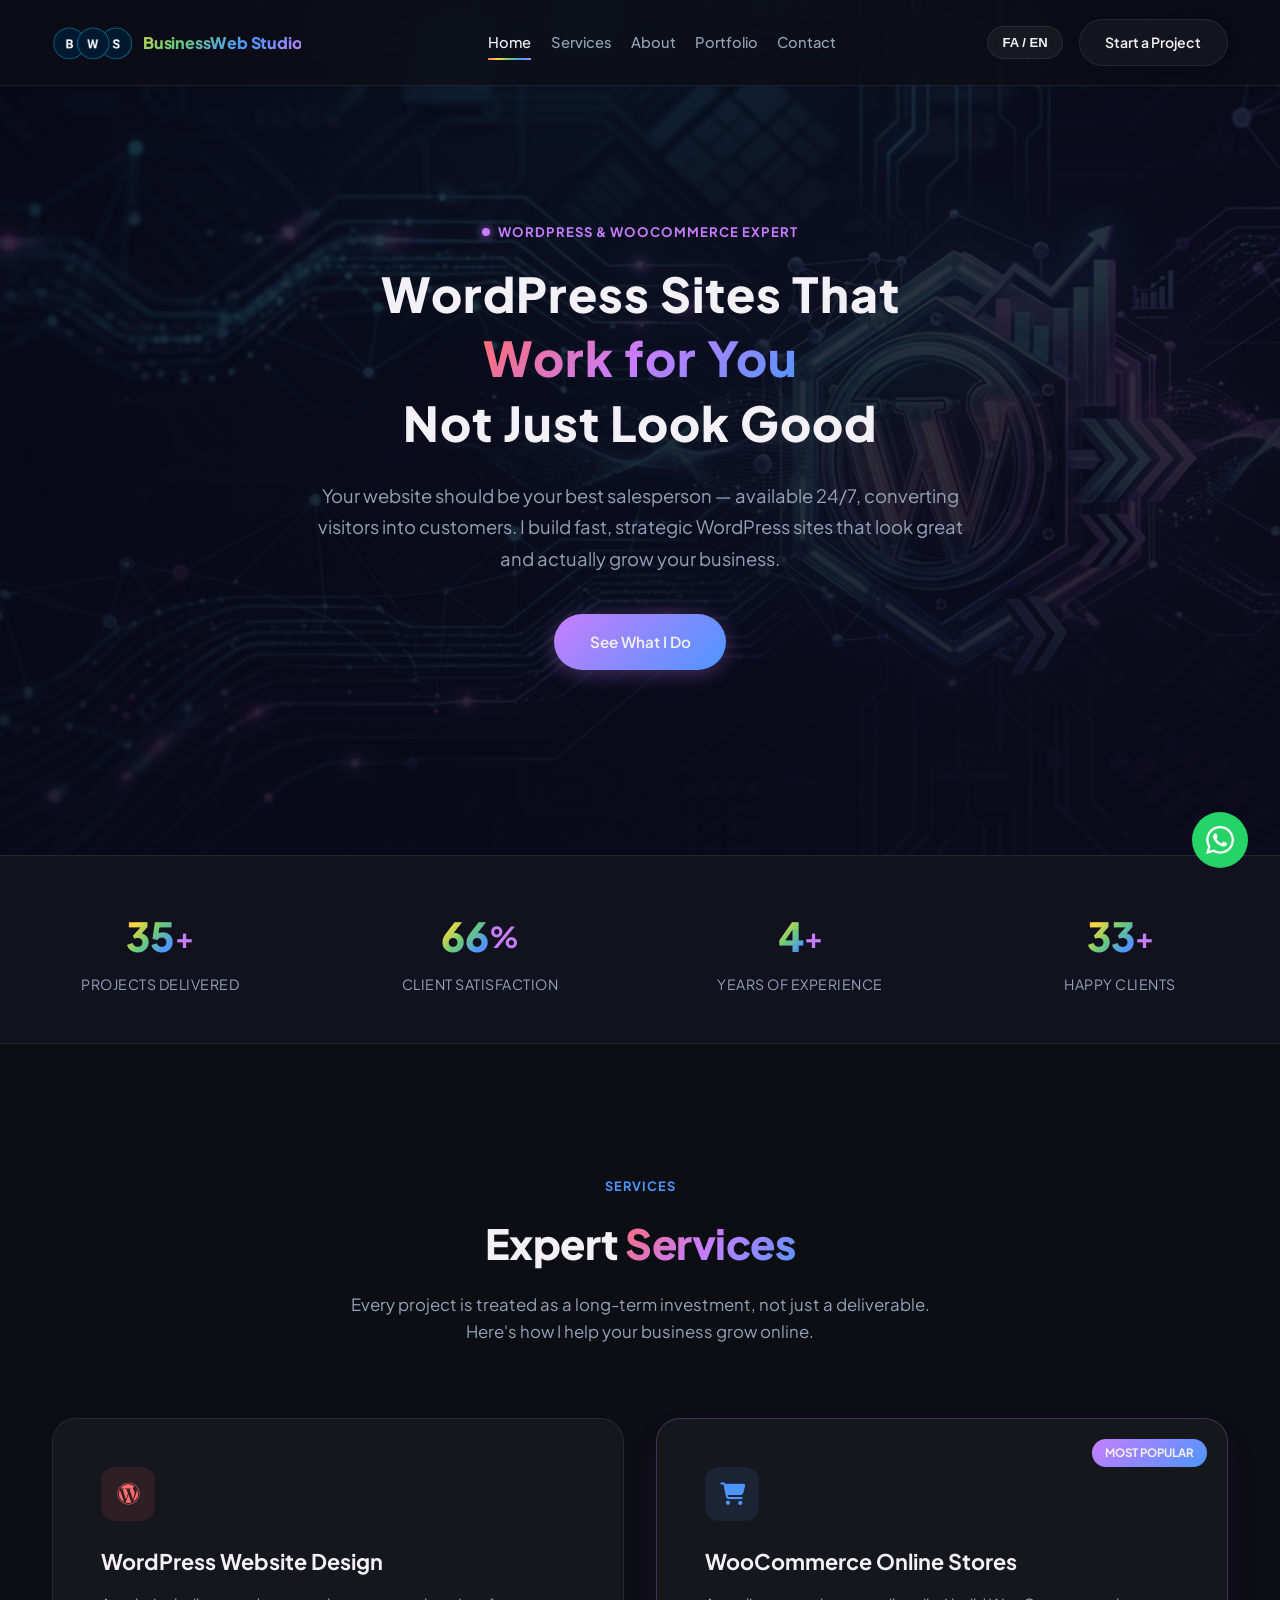
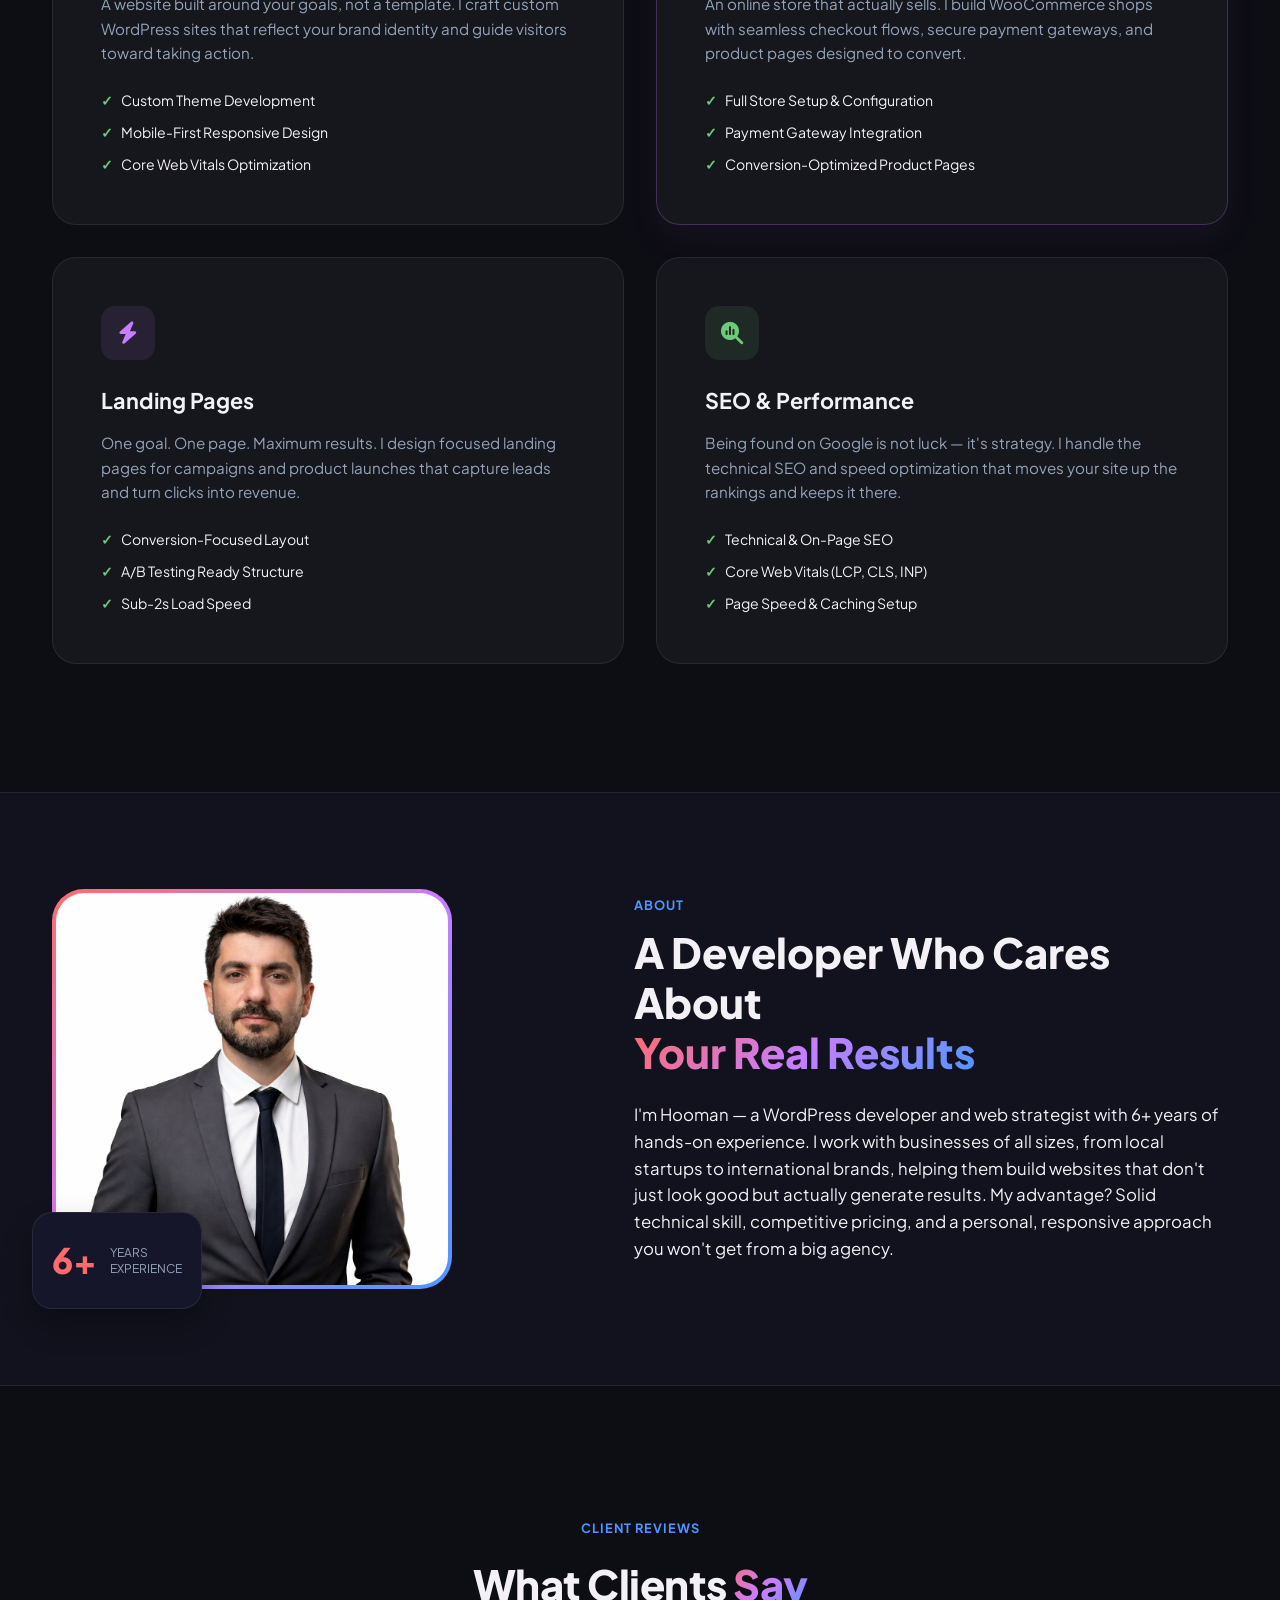
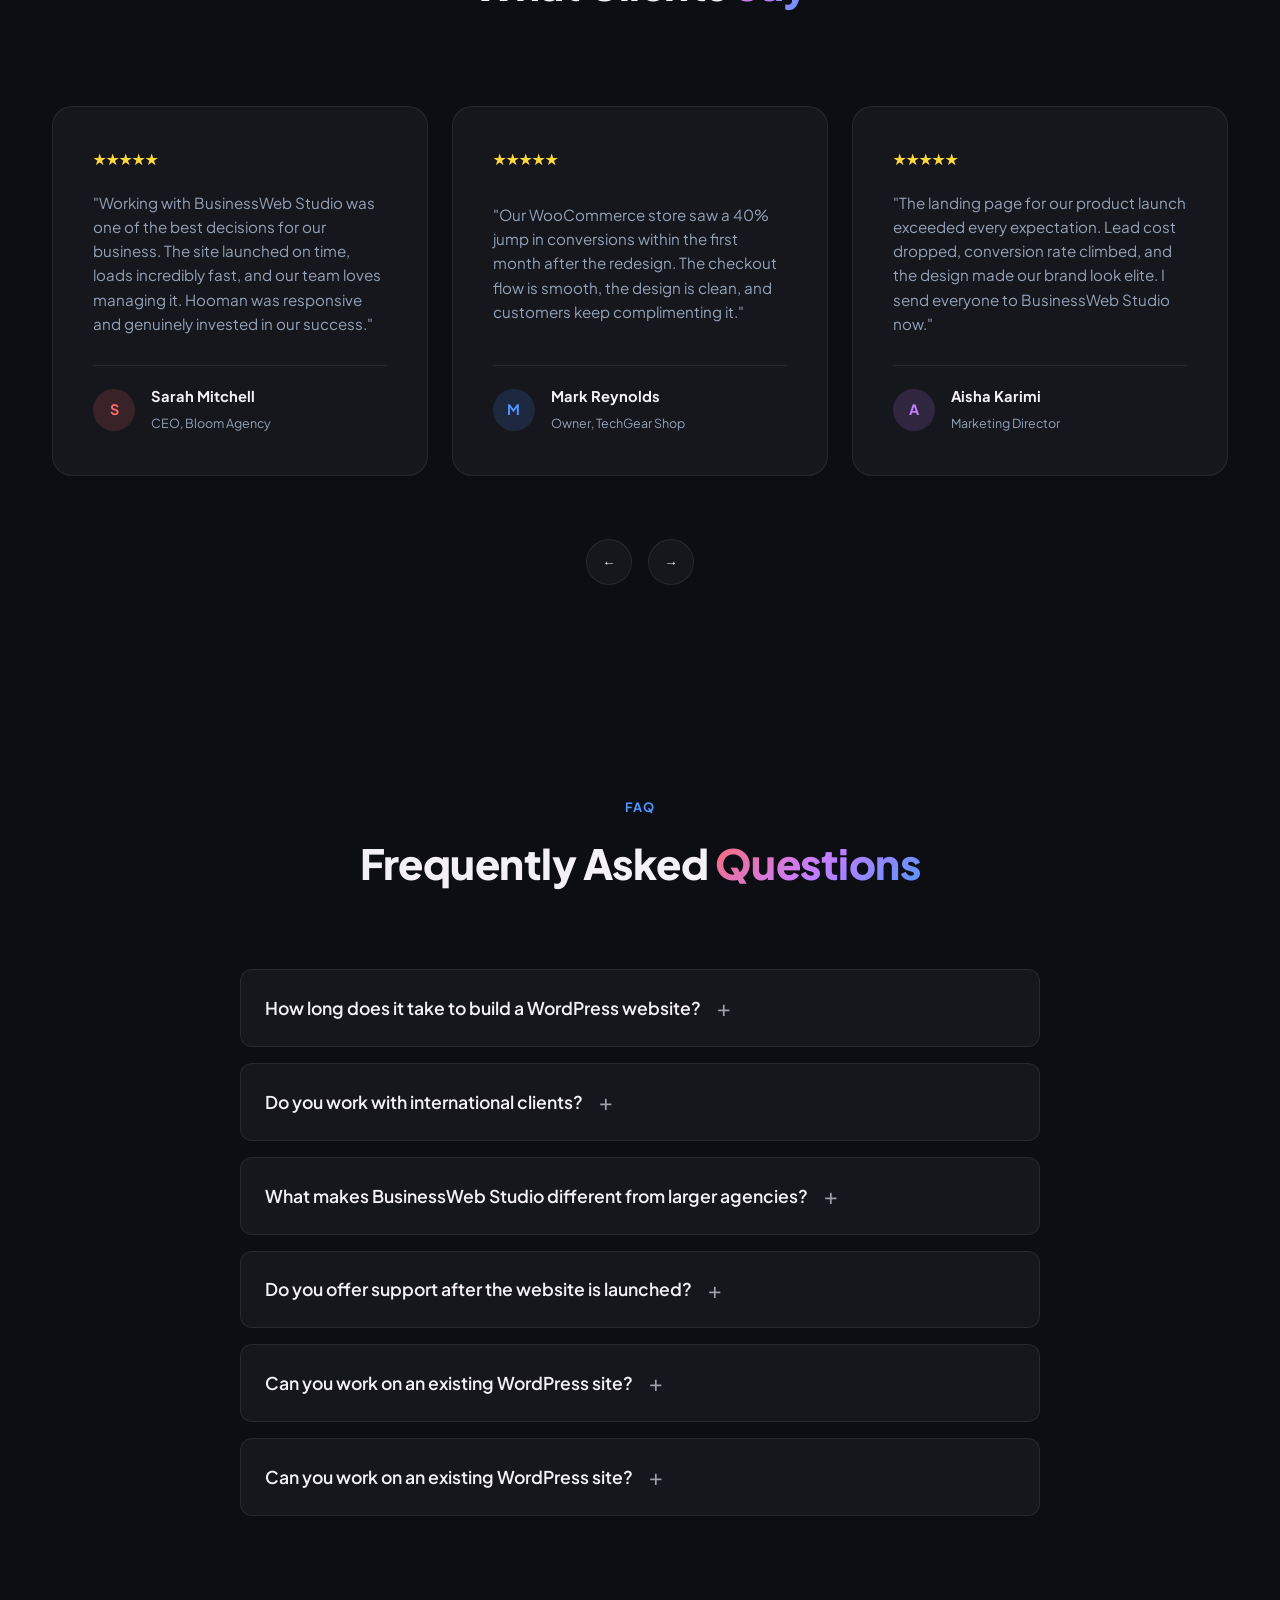
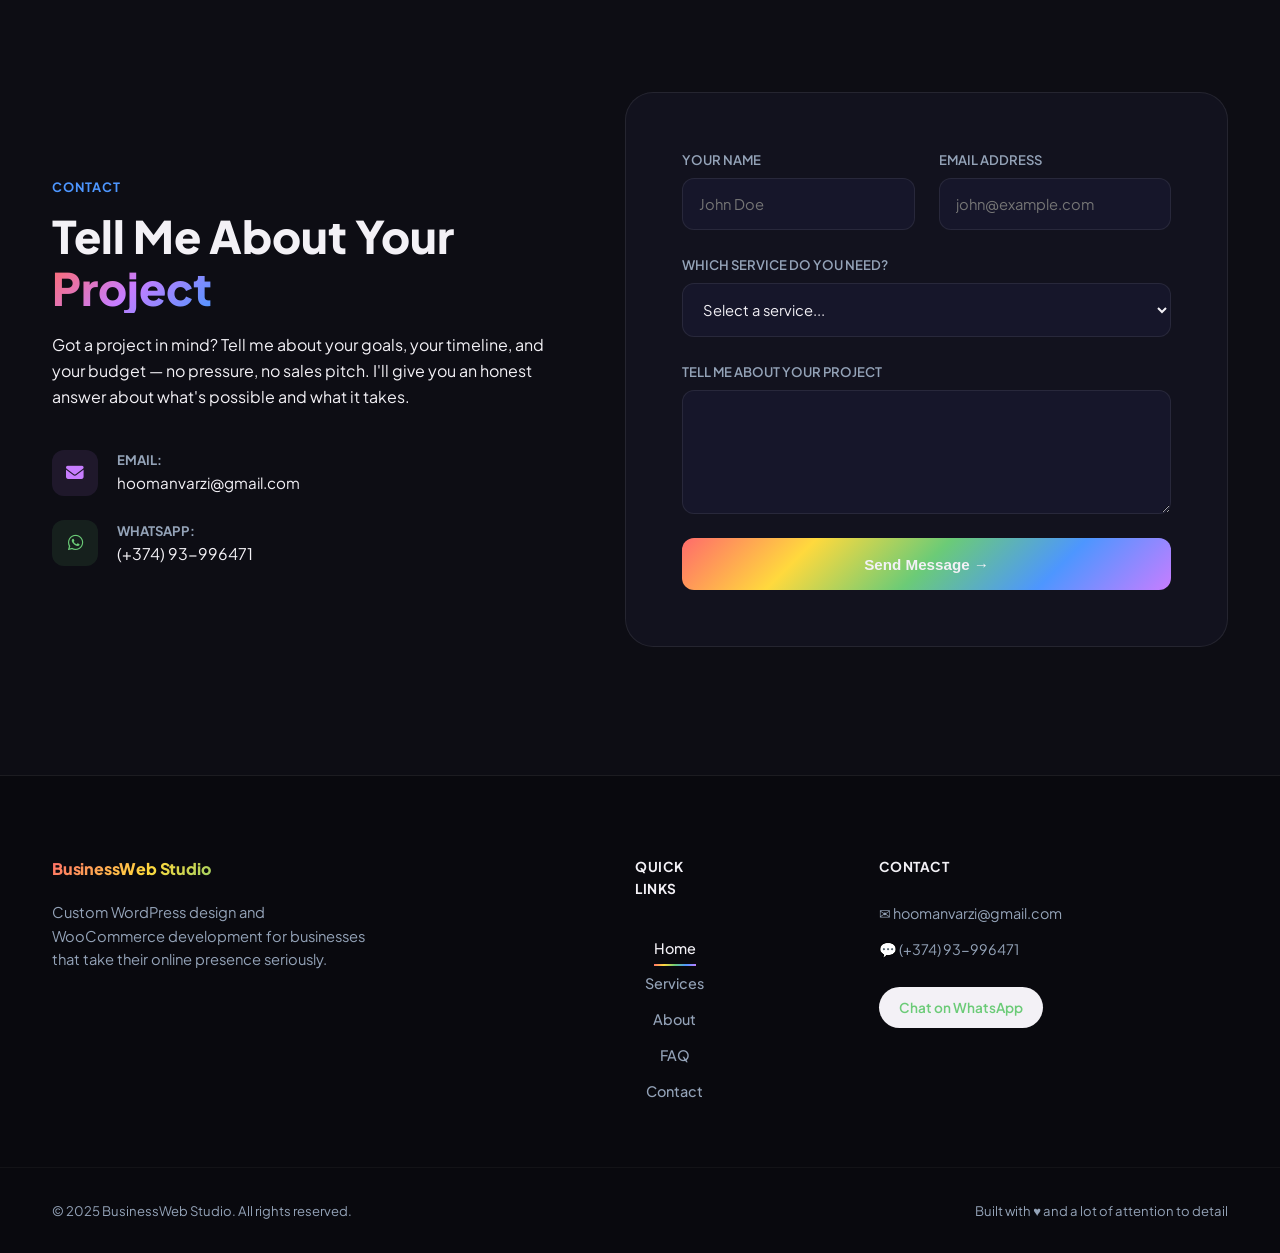
==== commit 78ac0d2a: "Update index.html" ====
--- a/index.html
+++ b/index.html
@@ -465,6 +465,13 @@
             </div>
           </details>
 
+           <details class="faq-item">
+            <summary class="faq-question" data-i18n="faq_q6">Can you work on an existing WordPress site?</summary>
+            <div class="faq-answer">
+              <p data-i18n="faq_a6">Absolutely. I can redesign, optimize, fix bugs, or add new features to an existing WordPress or WooCommerce site.</p>
+            </div>
+          </details>
+          
         </div>
       </div>
     </section>
--- a/css/style.css
+++ b/css/style.css
@@ -1,4 +1,4 @@
-/* تعریف فونت پیدا - حتماً مسیر را داخل کوتیشن بگذار */
+/* ── ۱. فونت‌ها و متغیرهای اصلی ── */
 @font-face {
   font-family: 'Peyda';
   src: url('../fonts/woff2/PeydaWeb-Regular.woff2') format('woff2');
@@ -37,7 +37,7 @@
   --border: rgba(255, 255, 255, 0.08);
   --tr: 0.3s cubic-bezier(0.25, 1, 0.5, 1);
   --font-en: 'Plus Jakarta Sans', sans-serif;
-  --font-fa: 'Peyda', sans-serif; /* این متغیر تعریف شد */
+  --font-fa: 'Peyda', sans-serif;
 }
 
 /* ── ۲. استایل‌های پایه و ریست (BASE & RESET) ── */
@@ -132,8 +132,8 @@
   display: flex;
   align-items: center;
   gap: 2.2rem;
-  padding-left: 142px;
-  padding-right: 142px;
+  padding-left: 100px;
+  padding-right: 100px;
 }
 
 nav a {
@@ -244,7 +244,7 @@
   text-align: center;
   padding: 0.9rem;
   border-radius: 12px;
-  background:darkred;
+  background: darkred;
   font-weight: 600;
 }
 
@@ -255,7 +255,6 @@
   min-height: 95vh;
   display: flex;
   align-items: center;
-  /* اضافه شدن عکس پس‌زمینه به کل هیرو سکشن */
   background-image: linear-gradient(rgba(10, 10, 25, 0.80), rgba(10, 10, 25, 0.90)), url('../images/background.png');
   background-size: cover;
   background-position: center;
@@ -268,7 +267,6 @@
 
 .slide {
   display: none;
-  /* تغییر چیدمان از دو ستونه به تک ستونه برای وسط‌چین شدن محتوا */
   grid-template-columns: 1fr;
   align-items: center;
   gap: 4rem;
@@ -292,15 +290,14 @@
 
 .hero .slide-content {
   width: 100%;
-  max-width: 750px;     /* عرض کنترل‌شده برای جلوگیری از تداخل با طرح‌های پس‌زمینه */
-  margin: 0 auto;       /* وسط‌چین کردن کامل باکس در صفحه */
-  text-align: center;   /* وسط‌چین کردن متن‌ها در هر دو زبان */
-}
-
-/* اصلاح تراز دکمه‌ها برای وسط‌چین شدن */
+  max-width: 750px;
+  margin: 0 auto;
+  text-align: center;
+}
+
 .hero .hero-btns {
   display: flex;
-  justify-content: center; /* وسط‌چین کردن دکمه‌ها */
+  justify-content: center;
   gap: 1.2rem;
 }
 
@@ -327,7 +324,7 @@
 }
 
 .slide-content h1 {
-  font-size: 3rem;     /* کمی بزرگتر برای جلوه بهتر در حالت تک ستونه */
+  font-size: 3rem;
   font-weight: 800;
   line-height: 1.35;
   letter-spacing: 1px;
@@ -345,14 +342,8 @@
   font-size: 1.15rem;
   color: var(--muted);
   max-width: 650px;
-  margin: 0 auto 2.5rem; /* وسط‌چین شدن پاراگراف */
+  margin: 0 auto 2.5rem;
   line-height: 1.7;
-}
-
-.hero-btns {
-  display: flex;
-  justify-content: center; /* وسط‌چین کردن دکمه‌ها */
-  gap: 1.2rem;
 }
 
 .btn-grad {
@@ -369,8 +360,6 @@
   transform: translateY(-3px);
   box-shadow: 0 8px 25px rgba(199, 125, 255, 0.5);
 }
-
-/* کدهای مربوط به فریم عکس قدیمی (slide-img-frame و کلاس‌های درون آن) به دلیل حذف عکس کاملاً پاک شدند */
 
 /* ── ۶. بخش آمار (STATS BAND) ── */
 .stats-band {
@@ -477,22 +466,10 @@
   margin-bottom: 1.5rem;
 }
 
-.ic1 {
-  background: rgba(255, 107, 107, 0.1);
-  color: var(--c1);
-}
-.ic2 {
-  background: rgba(77, 150, 255, 0.1);
-  color: var(--c4);
-}
-.ic3 {
-  background: rgba(199, 125, 255, 0.1);
-  color: var(--c5);
-}
-.ic4 {
-  background: rgba(107, 203, 119, 0.1);
-  color: var(--c3);
-}
+.ic1 { background: rgba(255, 107, 107, 0.1); color: var(--c1); }
+.ic2 { background: rgba(77, 150, 255, 0.1); color: var(--c4); }
+.ic3 { background: rgba(199, 125, 255, 0.1); color: var(--c5); }
+.ic4 { background: rgba(107, 203, 119, 0.1); color: var(--c3); }
 
 .glass-card h3 {
   font-size: 1.35rem;
@@ -569,54 +546,30 @@
 }
 
 .grad-border-about {
+  display: flex;
+  align-items: center;
+  justify-content: center;
+  width: 100%;
+  max-width: 400px;
+  height: 400px;
   padding: 4px;
-  background: var(--grad-warm);
+  background: var(--grad-hero);
   border-radius: 32px;
   overflow: hidden;
-}
-
-/* کانتینر مادر عکس در بخش درباره من */
-.grad-border-about {
-  display: flex;
-  align-items: center;
-  justify-content: center;
-  width: 100%;
-  max-width: 488px;      /* حداکثر عرض در دسکتاپ */
-  height: 304px;         /* ارتفاع ثابت فریم */
-  padding: 4px;          /* فاصله برای لبه گرادینت */
-  background: var(--grad-hero);
-  border-radius: 32px;
-  overflow: hidden;      /* برش زدن بخش‌های اضافه عکس */
   box-sizing: border-box;
-  flex-shrink: 0;        /* جلوگیری از فشرده شدن فریم در فلکس‌باکس */
-}
-
-/* کانتینر مادر عکس در بخش درباره من */
-.grad-border-about {
-  display: flex;
-  align-items: center;
-  justify-content: center;
-  width: 100%;
-  max-width: 400px;      /* 💡 کمی عرض را کمتر کردیم */
-  height: 400px;         /* 💡 قاب را مربعی کردیم تا بالاتنه و کت کاملاً جا بشوند */
-  padding: 4px;          
-  background: var(--grad-hero);
-  border-radius: 32px;
-  overflow: hidden;      
-  box-sizing: border-box;
-  flex-shrink: 0;        
-}
-
-/* استایل عکس برای نمایش همزمان سر و نیم‌تنه */
+  flex-shrink: 0;
+}
+
 .grad-border-about img {
   display: block;
   width: 100% !important;
   height: 100% !important;
-  object-fit: cover !important;    
-  object-position: center 15% !important; /* 💡 تمرکز روی ۱۵ درصد از بالای عکس (دقیقاً سر و کل بالاتنه شما را فیت کادر می‌کند) */
+  object-fit: cover !important;
+  object-position: center 15% !important;
   border-radius: 28px;
   transition: transform 0.5s ease;
 }
+
 .about-badge {
   position: absolute;
   bottom: -20px;
@@ -657,7 +610,73 @@
   margin-bottom: 1.5rem;
 }
 
-/* ── ۹. بخش نظرات (TESTIMONIALS) ── */
+/* ── ۹. بخش سوالات متداول (FAQ) - عمومی ── */
+.faq {
+  padding: 5rem 0;
+}
+
+.faq-list {
+  max-width: 800px;
+  margin: 0 auto;
+  display: flex;
+  flex-direction: column;
+  gap: 1rem;
+}
+
+.faq-item {
+  background: var(--card);
+  border: 1px solid var(--border);
+  border-radius: 12px;
+  overflow: hidden;
+  transition: border-color var(--tr);
+}
+
+.faq-item[open] {
+  border-color: rgba(255, 255, 255, 0.2);
+}
+
+.faq-question {
+  list-style: none;
+  padding: 1.25rem 1.5rem;
+  font-size: 1.1rem;
+  font-weight: 600;
+  cursor: pointer;
+  display: flex;
+  align-items: center;
+  gap: 1rem;
+  color: var(--white);
+  user-select: none;
+  width: 100%;
+  box-sizing: border-box;
+}
+
+.faq-question::-webkit-details-marker,
+.faq-question::marker {
+  display: none !important;
+  content: "" !important;
+}
+
+.faq-question::after {
+  content: '+';
+  font-size: 1.4rem;
+  font-weight: 400;
+  color: #a1a1aa;
+  transition: transform var(--tr);
+  flex-shrink: 0;
+}
+
+.faq-item[open] .faq-question::after {
+  content: '×';
+}
+
+.faq-answer {
+  padding: 0 1.5rem 1.25rem;
+  color: var(--muted);
+  font-size: 0.95rem;
+  line-height: 1.7;
+}
+
+/* ── ۱۰. بخش نظرات (TESTIMONIALS) ── */
 .testimonials {
   padding: 8rem 0;
 }
@@ -719,18 +738,9 @@
   font-size: 0.9rem;
 }
 
-.av1 {
-  background: rgba(255, 107, 107, 0.15);
-  color: var(--c1);
-}
-.av2 {
-  background: rgba(77, 150, 255, 0.15);
-  color: var(--c4);
-}
-.av3 {
-  background: rgba(199, 125, 255, 0.15);
-  color: var(--c5);
-}
+.av1 { background: rgba(255, 107, 107, 0.15); color: var(--c1); }
+.av2 { background: rgba(77, 150, 255, 0.15); color: var(--c4); }
+.av3 { background: rgba(199, 125, 255, 0.15); color: var(--c5); }
 
 .testi-author strong {
   display: block;
@@ -769,7 +779,7 @@
   color: var(--bg);
 }
 
-/* ── ۱۰. بخش تماس با ما (CONTACT) ── */
+/* ── ۱۱. بخش تماس با ما (CONTACT) ── */
 .contact {
   padding: 6rem 0 8rem;
 }
@@ -817,14 +827,8 @@
   font-size: 1.1rem;
 }
 
-.cii1 {
-  background: rgba(199, 125, 255, 0.1);
-  color: var(--c5);
-}
-.cii2 {
-  background: rgba(107, 203, 119, 0.1);
-  color: var(--c3);
-}
+.cii1 { background: rgba(199, 125, 255, 0.1); color: var(--c5); }
+.cii2 { background: rgba(107, 203, 119, 0.1); color: var(--c3); }
 
 .contact-item-text strong {
   display: block;
@@ -901,7 +905,7 @@
   transform: translateY(-2px);
 }
 
-/* ── ۱۱. فوتر (FOOTER) ── */
+/* ── ۱۲. فوتر (FOOTER) ── */
 footer {
   background: #09090e;
   border-top: 1px solid var(--border);
@@ -966,7 +970,7 @@
   font-weight: 600;
   color: var(--c3);
   background: var(--white);
-  padding: 10px 20px 10px 20px;
+  padding: 10px 20px;
   border-radius: 33px;
 }
 
@@ -991,17 +995,13 @@
   animation: pulse 1.5s infinite;
   display: inline-block;
 }
+
 @keyframes pulse {
-  0%,
-  100% {
-    transform: scale(1);
-  }
-  50% {
-    transform: scale(1.15);
-  }
-}
-
-/* ── دکمه شناور واتساپ با امواج پالس راداری ── */
+  0%, 100% { transform: scale(1); }
+  50% { transform: scale(1.15); }
+}
+
+/* ── ۱۳. دکمه شناور واتساپ ── */
 .wa-float {
   position: fixed;
   bottom: 2rem;
@@ -1013,15 +1013,15 @@
   display: flex;
   align-items: center;
   justify-content: center;
-  box-shadow: 0 0 0 0 rgba(37, 211, 102, 0.7); /* پوزیشن سایه اولیه امواج */
+  box-shadow: 0 0 0 0 rgba(37, 211, 102, 0.7);
   z-index: 998;
-  transition: transform 0.3s ease; 
-  animation: waPulse 2s infinite; /* اتصال مستقیم به انیمیشن امواج */
+  transition: transform 0.3s ease;
+  animation: waPulse 2s infinite;
 }
 
 .wa-float:hover {
   transform: scale(1.08) translateY(-3px);
-  animation-play-state: paused; /* متوقف شدن امواج هنگام هاور برای راحتی کلیک */
+  animation-play-state: paused;
 }
 
 .wa-float svg {
@@ -1030,7 +1030,6 @@
   fill: white;
 }
 
-/* ── انیمیشن راداری امواج پالس واتساپ ── */
 @keyframes waPulse {
   0% {
     transform: scale(1);
@@ -1038,7 +1037,6 @@
   }
   70% {
     transform: scale(1);
-    /* ایجاد دو لایه موج نئونی که باز و سپس محو می‌شوند */
     box-shadow: 0 0 0 15px rgba(37, 211, 102, 0), 0 0 0 30px rgba(37, 211, 102, 0);
   }
   100% {
@@ -1047,136 +1045,19 @@
   }
 }
 
-.wa-float svg {
-  width: 28px;
-  height: 28px;
-  fill: white;
-}
-
-/* ── ۱۳. انیمیشن‌های REVEAL ── */
+/* ── ۱۴. انیمیشن‌های REVEAL ── */
 .reveal {
   opacity: 0;
   transform: translateY(30px);
-  transition:
-    opacity 0.8s ease,
-    transform 0.8s cubic-bezier(0.25, 1, 0.5, 1);
-}
+  transition: opacity 0.8s ease, transform 0.8s cubic-bezier(0.25, 1, 0.5, 1);
+}
+
 .reveal.visible {
   opacity: 1;
   transform: translateY(0);
 }
 
-/* ── ۱۴. ریسپانسیو (RESPONSIVE) ── */
-@media (max-width: 1024px) {
-  .slide {
-    gap: 2rem;
-  }
-  .slide-content h1 {
-    font-size: 2.8rem;
-  }
-  .about-inner,
-  .contact-inner {
-    gap: 3rem;
-  }
-  .testi-card {
-    flex: 0 0 calc((100% - 24px) / 2);
-  }
-}
-
-@media (max-width: 768px) {
-  
-  .Logo, .logo {
-    gap: 0.4rem !important;
-    flex-wrap: nowrap !important;
-  }
-  header {
-    padding: 0.2rem 0;
-  }
-  .header-inner {
-    height: 70px;
-  }
-  nav,
-  .btn-header {
-    display: none;
-  }
-  .burger {
-    display: flex;
-  }
-  .slide {
-    grid-template-columns: 1fr;
-    text-align: center;
-    gap: 3rem;
-  }
-  .slide-content h1 {
-    font-size: 2.4rem;
-  }
-  .hero-btns {
-    justify-content: center;
-  }
-  .grad-border-hero img {
-    width: 280px;
-    height: 460px;
-    margin: 0 auto;
-  }
-  .fb1 {
-    left: 50%;
-    transform: translateX(-50%);
-    bottom: -20px;
-  }
-  .stats-band {
-    grid-template-columns: repeat(2, 1fr);
-    gap: 2rem 0;
-  }
-  .stat-item strong {
-    font-size: 2rem;
-  }
-  .services-grid,
-  .portfolio-grid {
-    grid-template-columns: 1fr !important;
-    gap: 1.5rem;
-    width: 100%;
-  }
-  .testi-track {
-    display: flex !important;
-    flex-direction: row !important;
-    gap: 1rem !important;
-  }
-  .testi-card {
-    flex: 0 0 100% !important;
-    width: 100% !important;
-    padding: 1.5rem !important;
-  }
-  .container {
-    padding: 0 1.2rem !important;
-  }
-  .contact-inner {
-    gap: 2rem !important;
-    grid-template-columns: 1fr;
-  }
-  .contact-form-wrap {
-    padding: 2rem;
-  }
-  .form-row {
-    grid-template-columns: 1fr;
-    gap: 0;
-  }
-  .footer-top-inner {
-    grid-template-columns: 1fr;
-    gap: 2.5rem;
-  }
-  .footer-bottom-inner {
-    flex-direction: column;
-    gap: 1rem;
-    text-align: center;
-  }
-  
-}
-
-//* ==========================================================================
-   ۱۵. اختصاصی سیستم دوزبانه (MULTILINGUAL & RTL HELPER CLASSES)
-   ========================================================================== */
-
-/* استایل دکمه زبان در دسکتاپ */
+/* ── ۱۵. سیستم دوزبانه و RTL / LTR ── */
 .lang-switch-wrap {
   margin-left: 1.2rem;
   display: block;
@@ -1205,33 +1086,7 @@
   color: var(--bg) !important;
 }
 
-/* مدیریت فضای هدر در دسکتاپ */
-@media (min-width: 993px) {
-  .header-inner {
-    display: flex !important;
-    justify-content: space-between !important;
-    align-items: center !important;
-    gap: 1rem !important;
-  }
-  
-  #nav {
-    display: flex !important;
-    gap: 1.2rem !important;
-    flex-wrap: nowrap !important;
-  }
-
-  html:not([dir="rtl"]) #nav {
-    margin-left: auto !important;
-    margin-right: 1rem !important;
-  }
-
-  html[dir="rtl"] #nav {
-    margin-right: auto !important;
-    margin-left: 1rem !important;
-  }
-}
-
-/* ساختار قرینه‌سازی استایل‌ها در حالت راست‌چین (RTL - فارسی) */
+/* RTL Global Rules */
 html[dir="rtl"] {
   font-family: var(--font-fa);
 }
@@ -1276,27 +1131,6 @@
 html[dir="rtl"] .testi-card {
   text-align: right;
 }
-
-/* فیکس کردن تراز عمودی متن فارسی لوگو در موبایل */
-@media (max-width: 992px) {
-  html[dir="rtl"] header .logo {
-    line-height: 1.4 !important; /* تراز وسط دقیق برای متن فارسی روی موبایل */
-    padding-top: 2px !important;
-  }
-}
-
-/* تنظیم تراز پیش‌فرض فوتر برای حالت انگلیسی (LTR) */
-html:not([dir="rtl"]) .footer-col,
-html:not([dir="rtl"]) .footer-bottom {
-  text-align: left !important;
-}
-html:not([dir="rtl"]) .footer-links li {
-  justify-content: flex-start !important;
-}
-html:not([dir="rtl"]) .footer-bottom {
-  flex-direction: row !important;
-}
-
 html[dir="rtl"] .wa-float {
   right: auto;
   left: 2rem;
@@ -1312,28 +1146,89 @@
   right: auto;
 }
 
-/* اصلاحات نهایی مدیا کوئری تبلت و موبایل */
+/* FAQ Directions (RTL & LTR) */
+html[dir="rtl"] .faq-question {
+  direction: rtl !important;
+  text-align: right !important;
+  justify-content: space-between !important;
+  flex-direction: row !important; /* نیازی به row-reverse نیست چون direction: rtl خودش جای ::after و متن را درست می‌کند */
+}
+
+html[dir="rtl"] .faq-answer {
+  direction: rtl !important;
+  text-align: right !important;
+}
+
+html[dir="ltr"] .faq-question {
+  direction: ltr !important;
+  text-align: left !important;
+  justify-content: space-between !important;
+  flex-direction: row !important;
+}
+
+html[dir="ltr"] .faq-answer {
+  direction: ltr !important;
+  text-align: left !important;
+}
+
+/* LTR Default Rules */
+html:not([dir="rtl"]) .footer-col,
+html:not([dir="rtl"]) .footer-bottom {
+  text-align: left !important;
+}
+html:not([dir="rtl"]) .footer-links li {
+  justify-content: flex-start !important;
+}
+html:not([dir="rtl"]) .footer-bottom {
+  flex-direction: row !important;
+}
+
+.phone-number, bdi.phone-number {
+  direction: ltr !important;
+  unicode-bidi: isolate-override !important;
+  display: inline-block !important;
+  text-align: left !important;
+}
+
+/* ── ۱۶. مدیا کوئری‌ها (RESPONSIVE MEDIA QUERIES) ── */
+@media (min-width: 993px) {
+  .header-inner {
+    display: flex !important;
+    justify-content: space-between !important;
+    align-items: center !important;
+    gap: 1rem !important;
+  }
+  #nav {
+    display: flex !important;
+    gap: 1.2rem !important;
+    flex-wrap: nowrap !important;
+  }
+  html:not([dir="rtl"]) #nav {
+    margin-left: auto !important;
+    margin-right: 1rem !important;
+  }
+  html[dir="rtl"] #nav {
+    margin-right: auto !important;
+    margin-left: 1rem !important;
+  }
+}
+
+@media (max-width: 1024px) {
+  .slide { gap: 2rem; }
+  .slide-content h1 { font-size: 2.8rem; }
+  .about-inner, .contact-inner { gap: 3rem; }
+  .testi-card { flex: 0 0 calc((100% - 24px) / 2); }
+}
+
 @media (max-width: 992px) {
-  #nav, .btn-header {
-    display: none !important;
-  }
-  
-  #burger {
-    display: flex !important;
-  }
-
-  .about-inner .about-img-col,
-  .grad-border-about {
-    display: none !important;
-  }
-
+  #nav, .btn-header { display: none !important; }
+  #burger { display: flex !important; }
+  .about-inner .about-img-col, .grad-border-about { display: none !important; }
   .about-inner {
     grid-template-columns: 1fr !important;
     gap: 0 !important;
     text-align: center;
   }
-
-  /* پایه استایل لوگو در موبایل و تبلت برای حالت انگلیسی */
   header .logo {
     font-size: 1.12rem !important;
     gap: 0.5rem !important;
@@ -1341,29 +1236,22 @@
     display: flex !important;
     align-items: center !important;
     height: 100% !important;
-    line-height: 0.9 !important; /* تراز وسط دقیق مخصوص فونت انگلیسی */
-  }
-
+    line-height: 0.9 !important;
+  }
   header .logo-img {
     margin-top: -5px;
     width: auto !important;
     display: block !important;
   }
-
-  /* مخفی کردن دکمه دسکتاپ در موبایل */
   header .header-inner > .lang-switch-wrap {
     display: none !important;
   }
-
-  /* کانتینر دکمه زبان موبایل درون منوی همبرگری */
   .menu-lang-mobile {
     width: 100% !important;
     margin-top: 1.5rem !important;
     display: flex !important;
     justify-content: center !important;
   }
-
-  /* استایل کپسولی دکمه زبان موبایل */
   .btn-lang-mob {
     background: rgba(255, 255, 255, 0.05) !important;
     backdrop-filter: blur(8px) !important;
@@ -1380,97 +1268,78 @@
     gap: 8px !important;
     transition: all var(--tr) !important;
   }
-
   .btn-lang-mob:active {
     background: var(--white) !important;
     color: var(--bg) !important;
   }
-
   html[dir="rtl"] .slide-tag {
     justify-content: center;
   }
-     .phone-number, bdi.phone-number {
-    direction: ltr !important;
-    unicode-bidi: isolate-override !important;
-    display: inline-block !important;
-    text-align: left !important;
-}
-
-/* ── بخش FAQ ── */
-.faq {
-  padding: 8rem 0;
-  background: var(--bg2);
-  border-top: 1px solid var(--border);
-  border-bottom: 1px solid var(--border);
-}
-
-.faq-list {
-  max-width: 780px;
-  margin: 0 auto;
-  display: flex;
-  flex-direction: column;
-  gap: 1rem;
-}
-
-.faq-item {
-  background: var(--card);
-  border: 1px solid var(--border);
-  border-radius: 16px;
-  overflow: hidden;
-  transition: border-color var(--tr);
-}
-
-.faq-item[open] {
-  border-color: rgba(199, 125, 255, 0.3);
-}
-
-.faq-question {
-  list-style: none;
-  padding: 1.4rem 1.8rem;
-  font-size: 1rem;
-  font-weight: 600;
-  cursor: pointer;
-  display: flex;
-  justify-content: space-between;
-  align-items: center;
-  gap: 1rem;
-  color: var(--white);
-  user-select: none;
-}
-
-.faq-question::-webkit-details-marker { display: none; }
-
-.faq-question::after {
-  content: "+";
-  font-size: 1.4rem;
-  font-weight: 300;
-  color: var(--c5);
-  transition: transform var(--tr);
-  flex-shrink: 0;
-}
-
-.faq-item[open] .faq-question::after {
-  transform: rotate(45deg);
-}
-
-.faq-answer {
-  padding: 0 1.8rem 1.4rem;
-  color: var(--muted);
-  font-size: 0.95rem;
-  line-height: 1.7;
-}
-
-/* RTL FAQ */
-html[dir="rtl"] .faq-question {
-  flex-direction: row-reverse;
-}
-html[dir="rtl"] .faq-question::after {
-  margin-left: 0;
-  margin-right: auto;
+  html[dir="rtl"] header .logo {
+    line-height: 1.4 !important;
+    padding-top: 2px !important;
+  }
 }
 
 @media (max-width: 768px) {
-  .faq { padding: 5rem 0; }
-  .faq-question { padding: 1.2rem 1.4rem; font-size: 0.92rem; }
-  .faq-answer { padding: 0 1.4rem 1.2rem; }
-}
+  .Logo, .logo {
+    gap: 0.4rem !important;
+    flex-wrap: nowrap !important;
+  }
+  header { padding: 0.2rem 0; }
+  .header-inner { height: 70px; }
+  nav, .btn-header { display: none; }
+  .burger { display: flex; }
+  .slide {
+    grid-template-columns: 1fr;
+    text-align: center;
+    gap: 3rem;
+  }
+  .slide-content h1 { font-size: 2.4rem; }
+  .hero-btns { justify-content: center; }
+  .stats-band {
+    grid-template-columns: repeat(2, 1fr);
+    gap: 2rem 0;
+  }
+  .stat-item strong { font-size: 2rem; }
+  .services-grid, .portfolio-grid {
+    grid-template-columns: 1fr !important;
+    gap: 1.5rem;
+    width: 100%;
+  }
+  .testi-track {
+    display: flex !important;
+    flex-direction: row !important;
+    gap: 1rem !important;
+  }
+  .testi-card {
+    flex: 0 0 100% !important;
+    width: 100% !important;
+    padding: 1.5rem !important;
+  }
+  .container { padding: 0 1.2rem !important; }
+  .contact-inner {
+    gap: 2rem !important;
+    grid-template-columns: 1fr;
+  }
+  .contact-form-wrap { padding: 2rem; }
+  .form-row {
+    grid-template-columns: 1fr;
+    gap: 0;
+  }
+  .footer-top-inner {
+    grid-template-columns: 1fr;
+    gap: 2.5rem;
+  }
+  .footer-bottom-inner {
+    flex-direction: column;
+    gap: 1rem;
+    text-align: center;
+  }
+  .faq { padding: 3rem 0; }
+  .faq-question {
+    padding: 1rem 1.25rem;
+    font-size: 1rem;
+  }
+  .faq-answer { padding: 0 1.25rem 1rem; }
+}
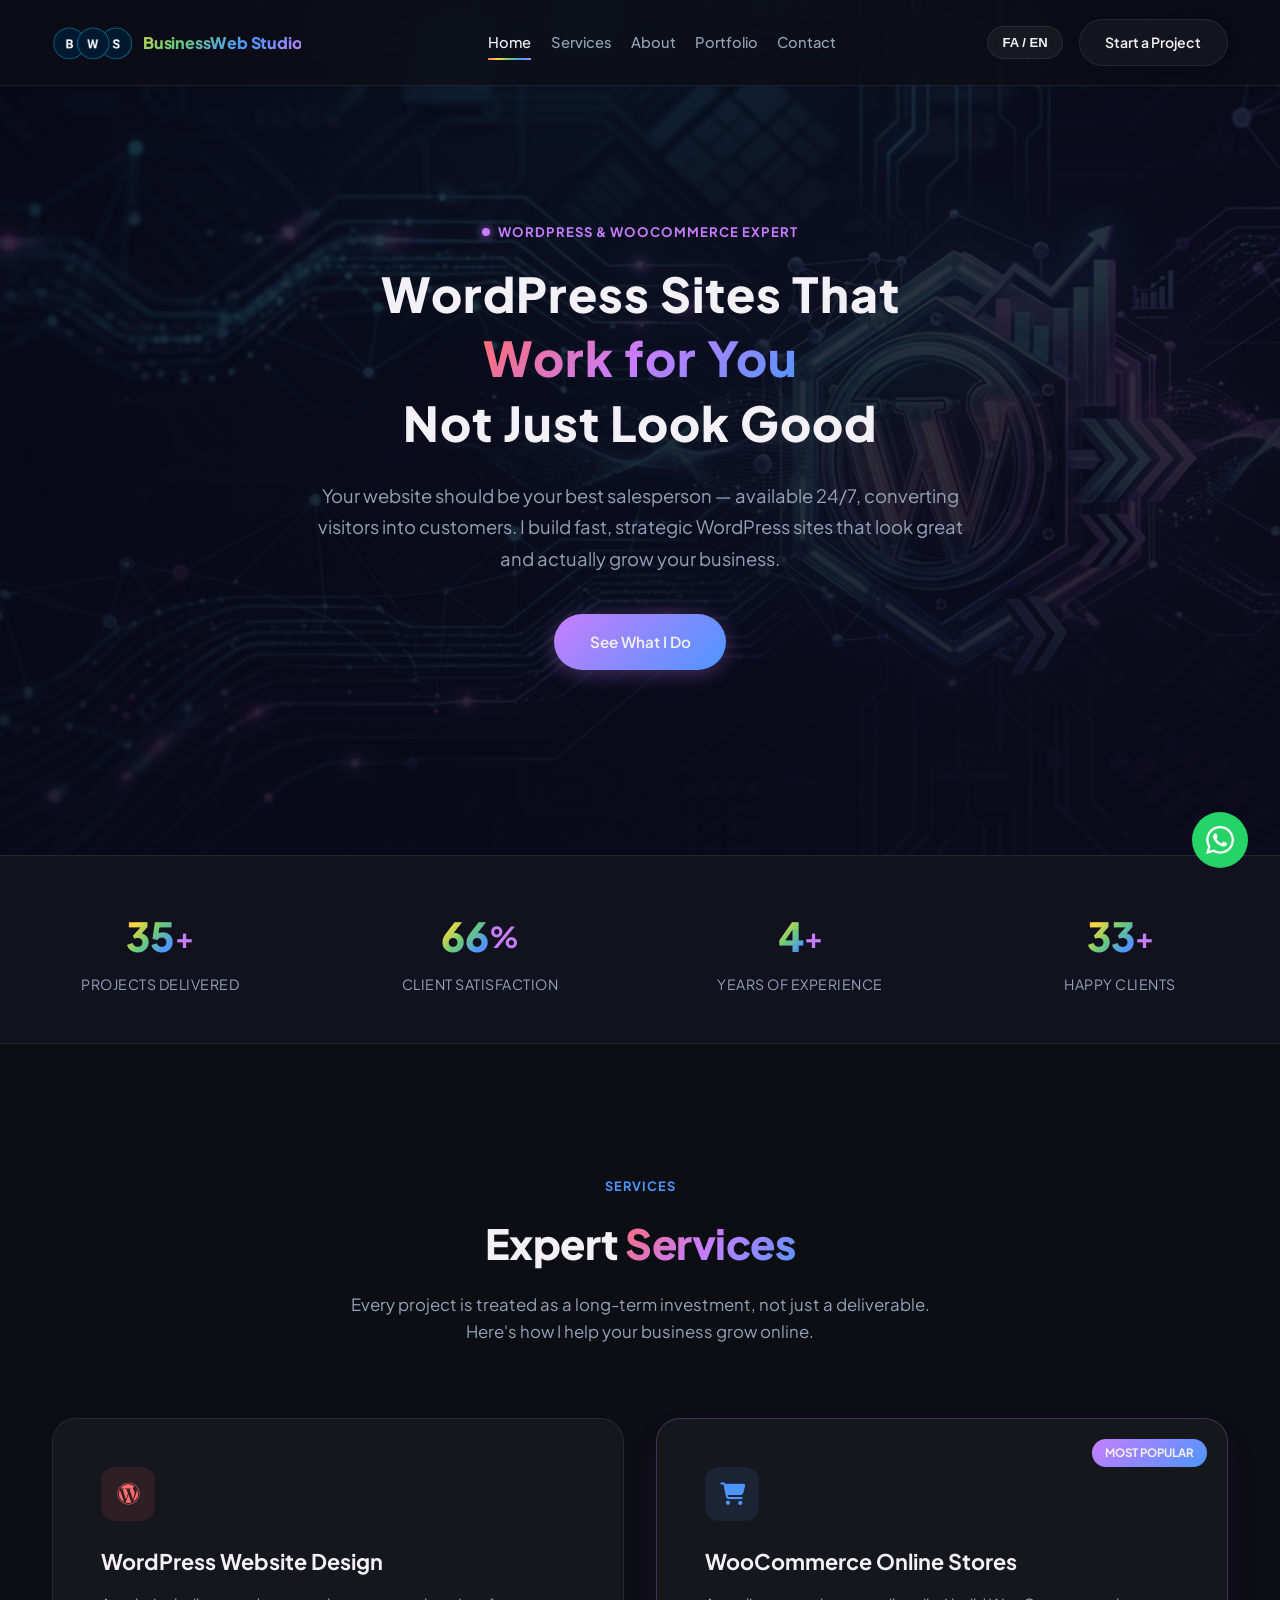
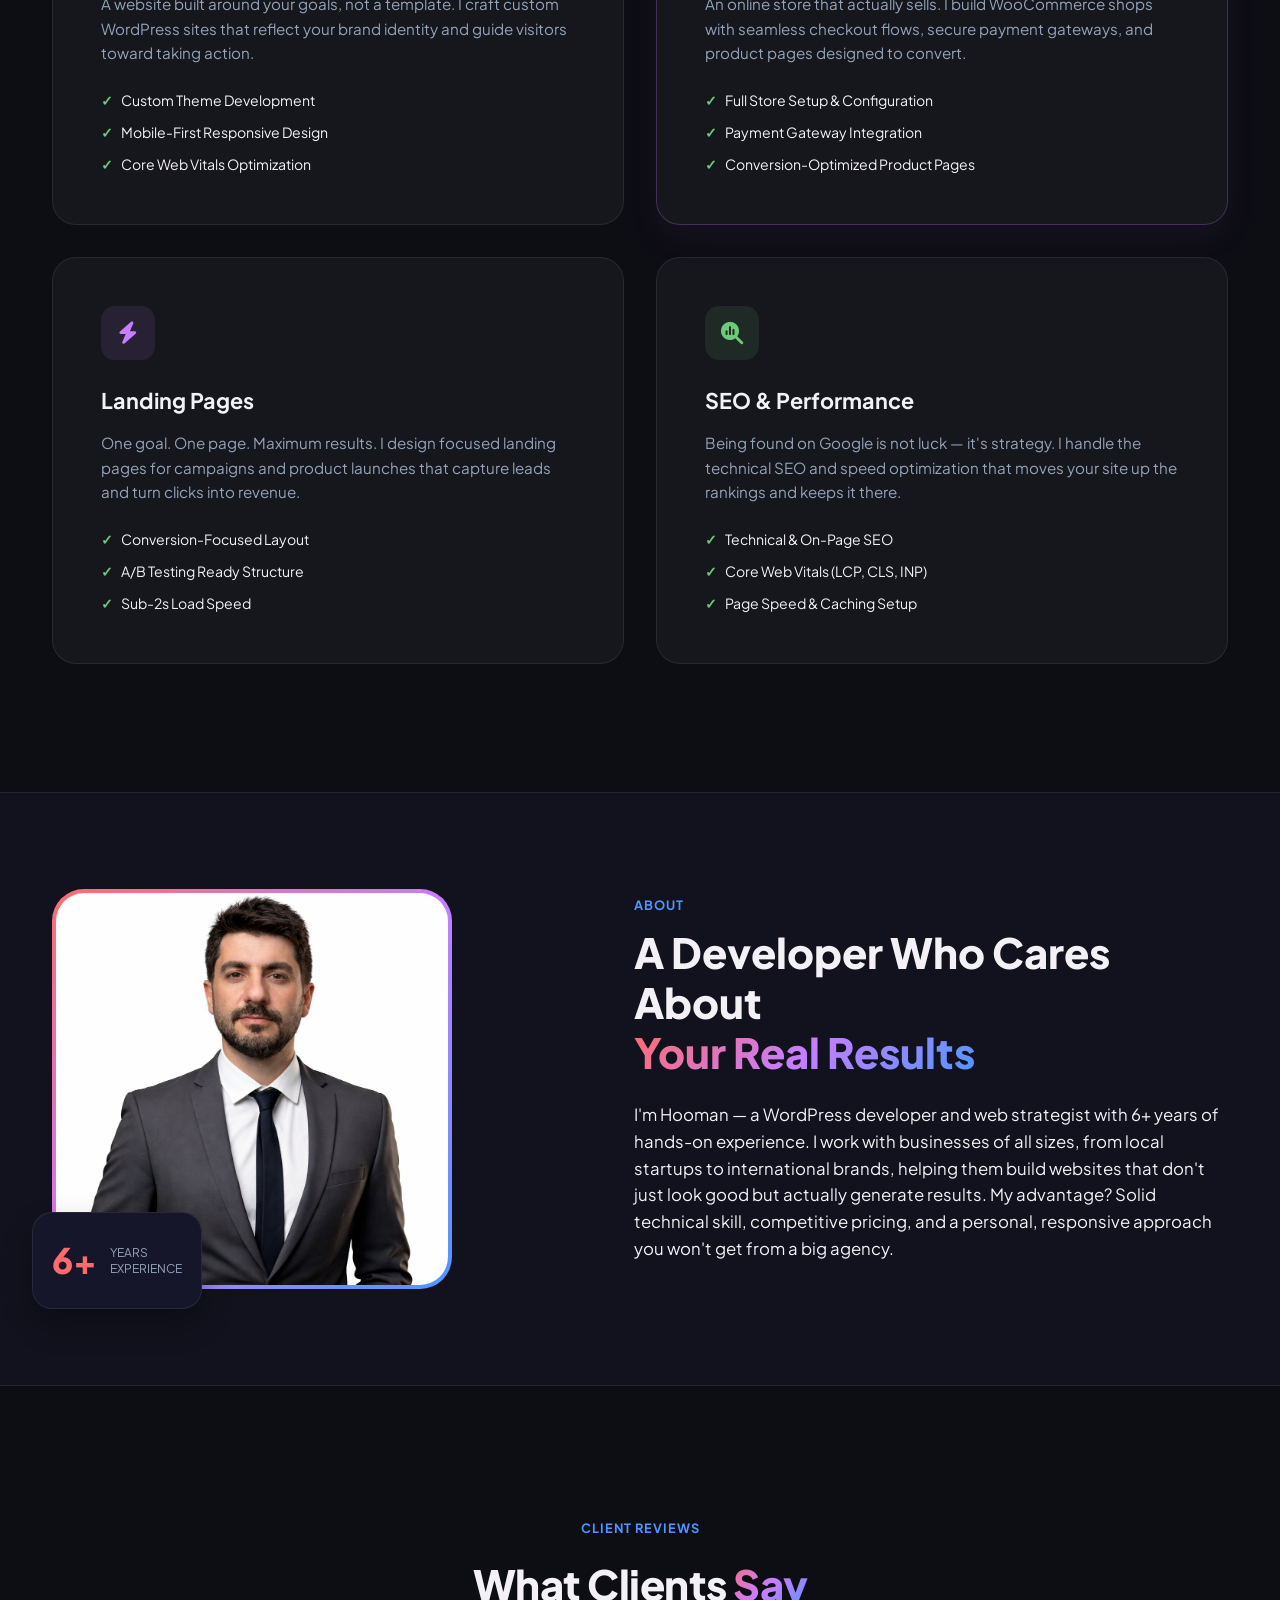
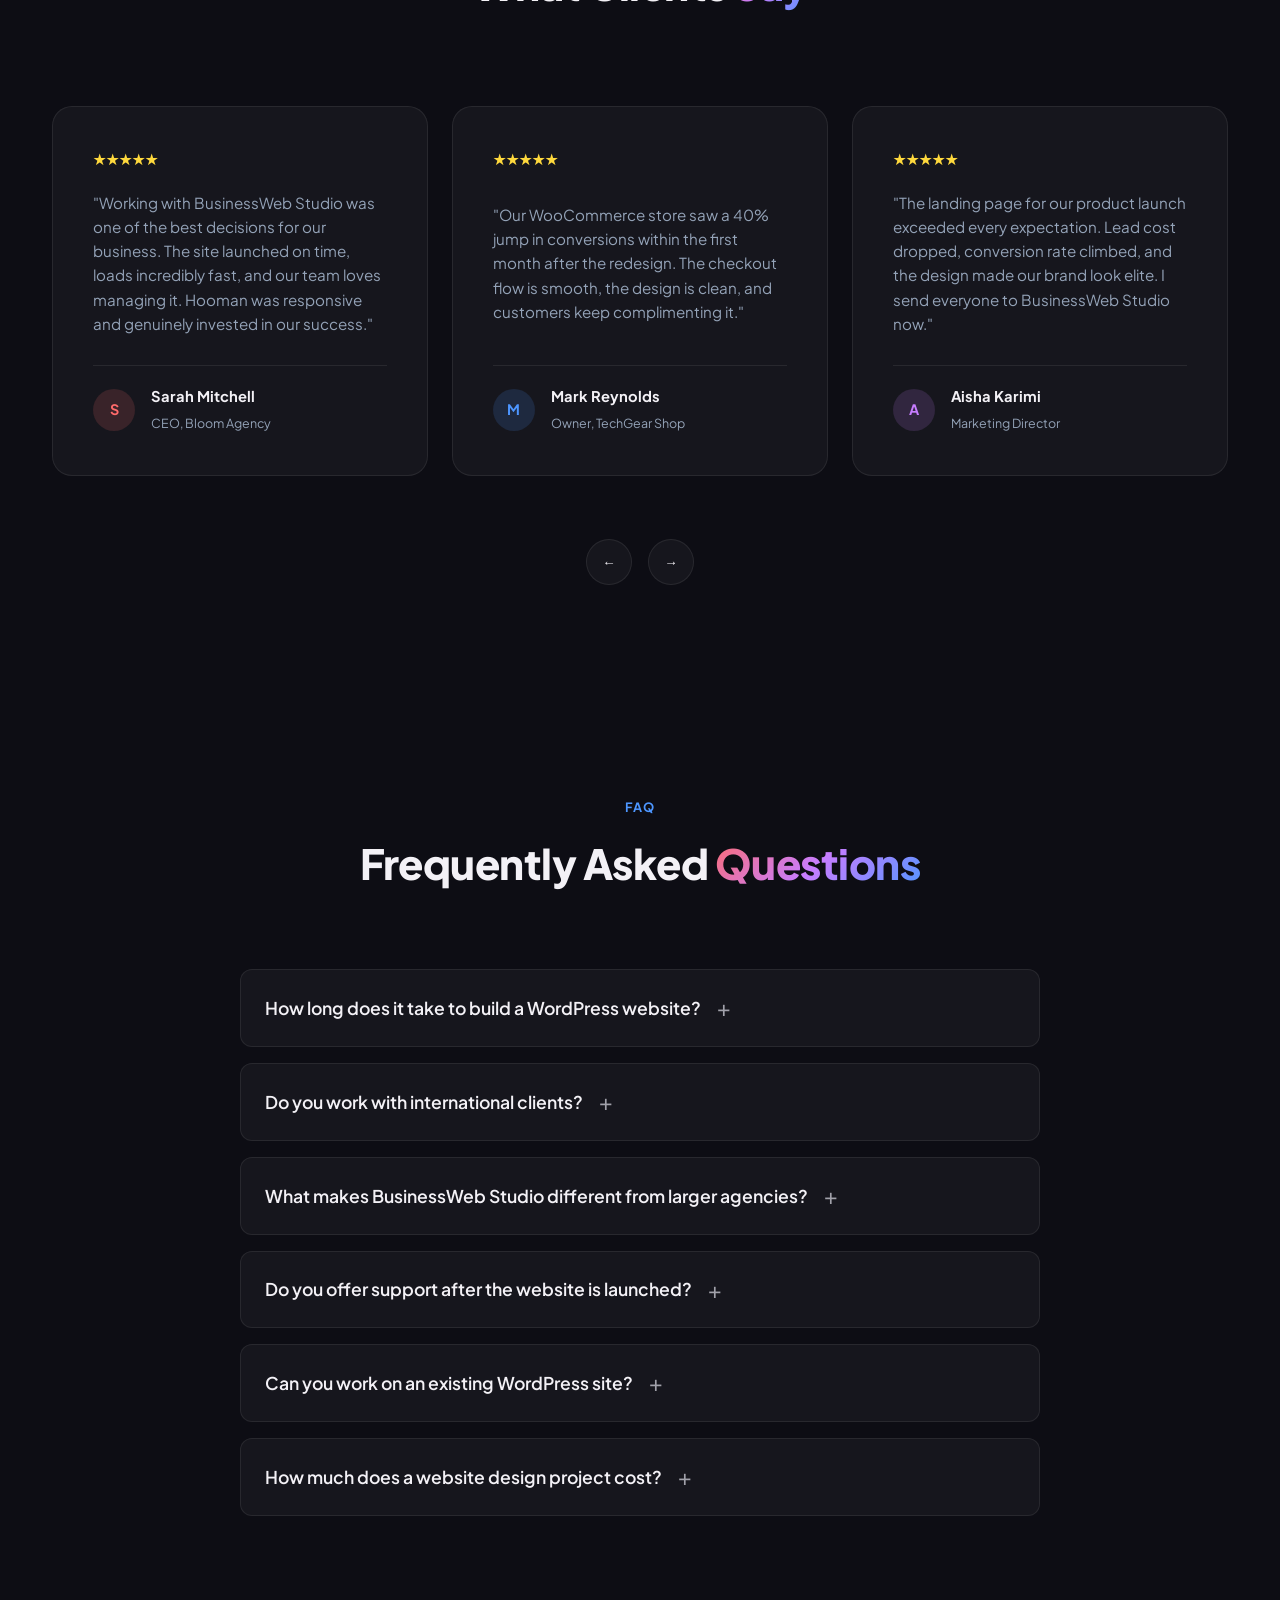
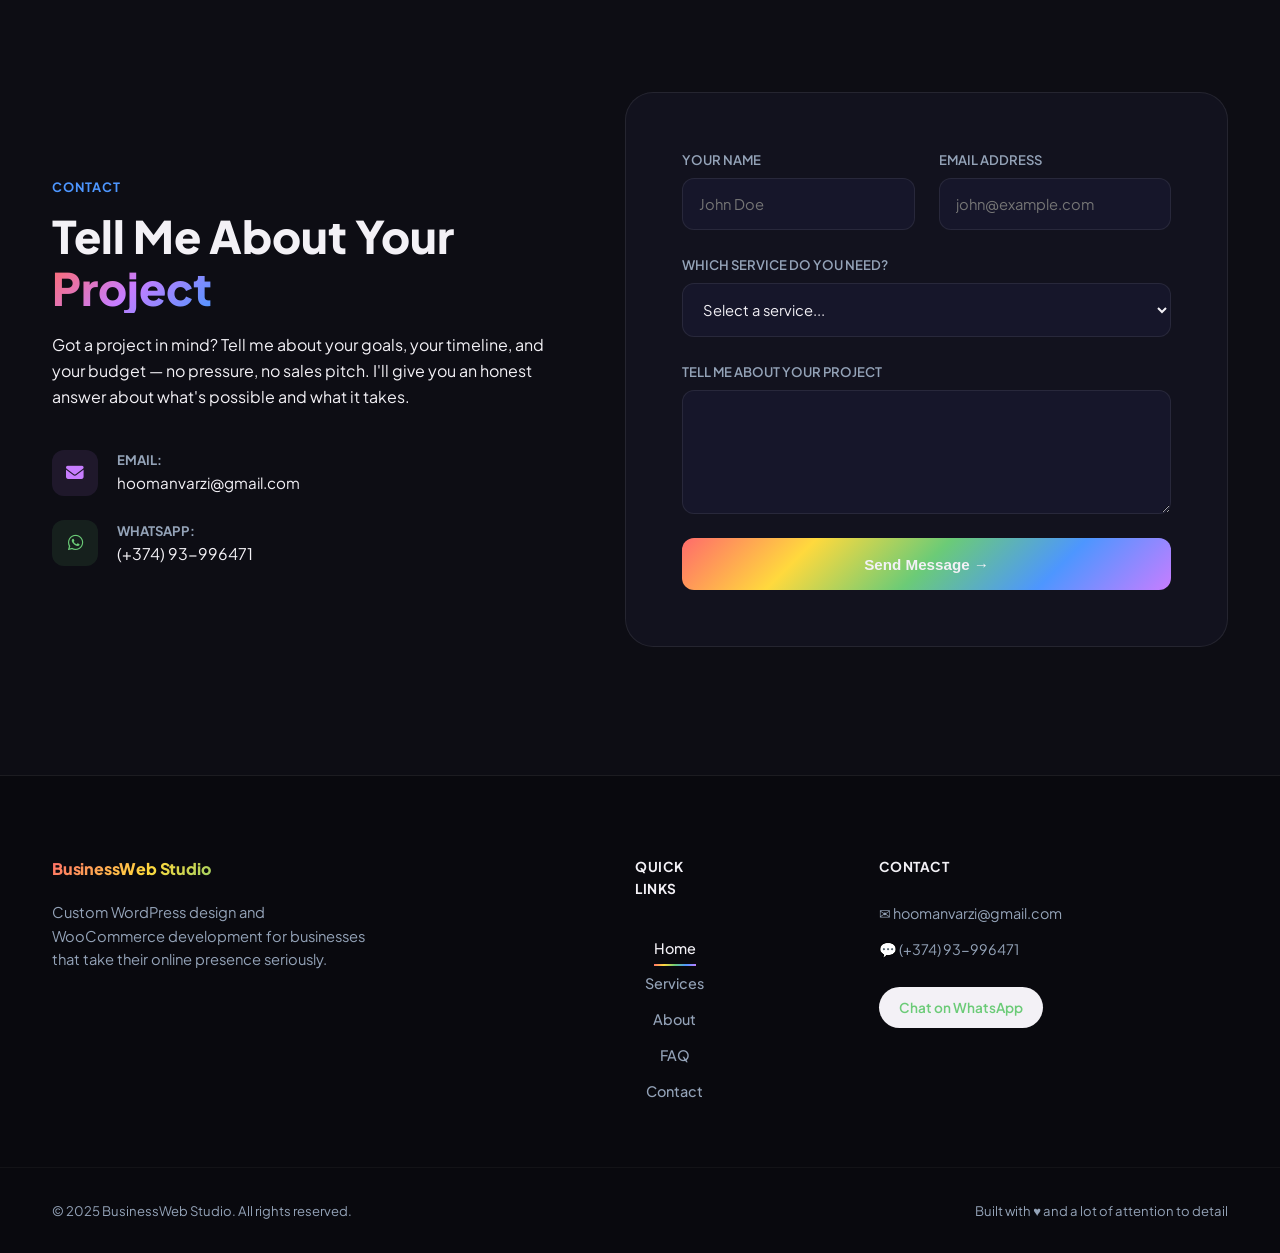
==== commit 3c01501e: "Update index.html" ====
--- a/index.html
+++ b/index.html
@@ -466,10 +466,10 @@
           </details>
 
            <details class="faq-item">
-            <summary class="faq-question" data-i18n="faq_q6">Can you work on an existing WordPress site?</summary>
-            <div class="faq-answer">
-              <p data-i18n="faq_a6">Absolutely. I can redesign, optimize, fix bugs, or add new features to an existing WordPress or WooCommerce site.</p>
-            </div>
+             <summary class="faq-question" data-i18n="faq_q7">How much does a website design project cost?</summary>
+             <div class="faq-answer">
+               <p data-i18n="faq_a7">Website design pricing varies depending on your specific requirements, project complexity, requested features, and the estimated development time needed to build a tailored solution for your business.</p>
+           </div>
           </details>
           
         </div>
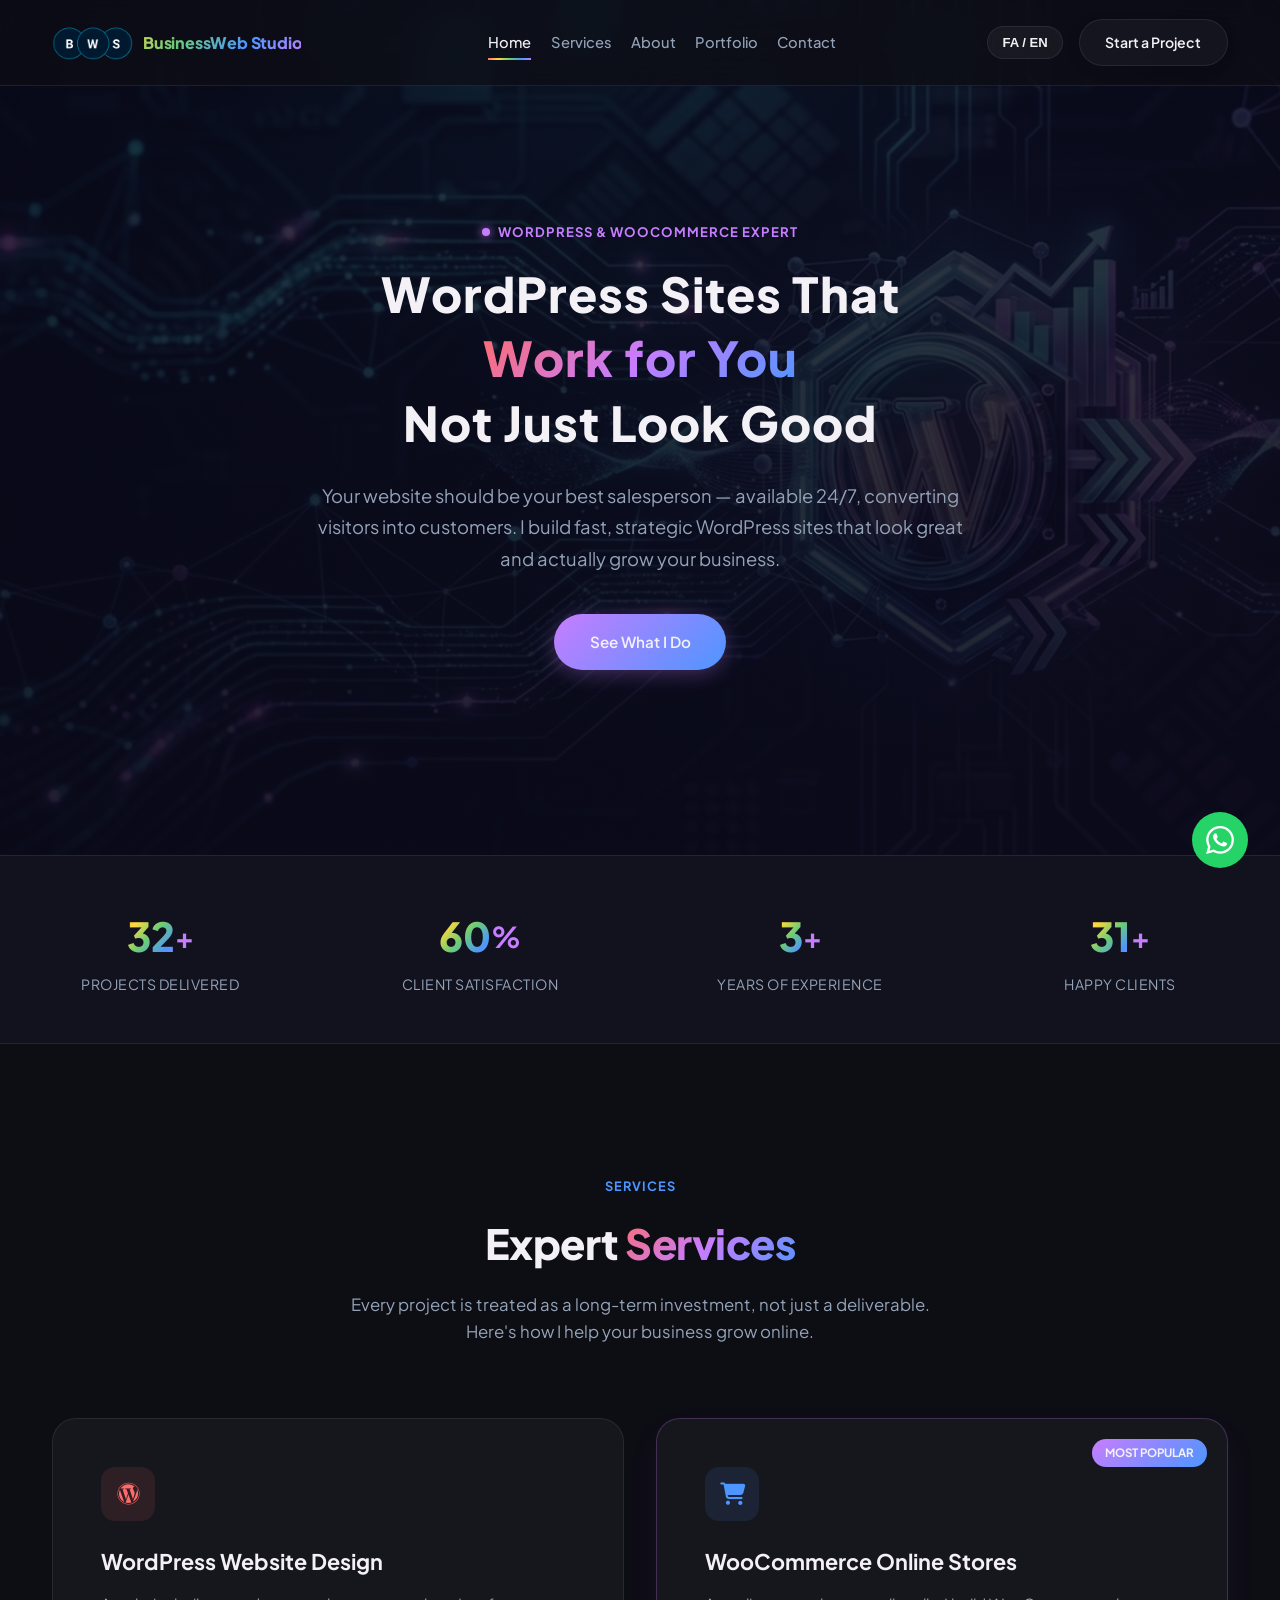
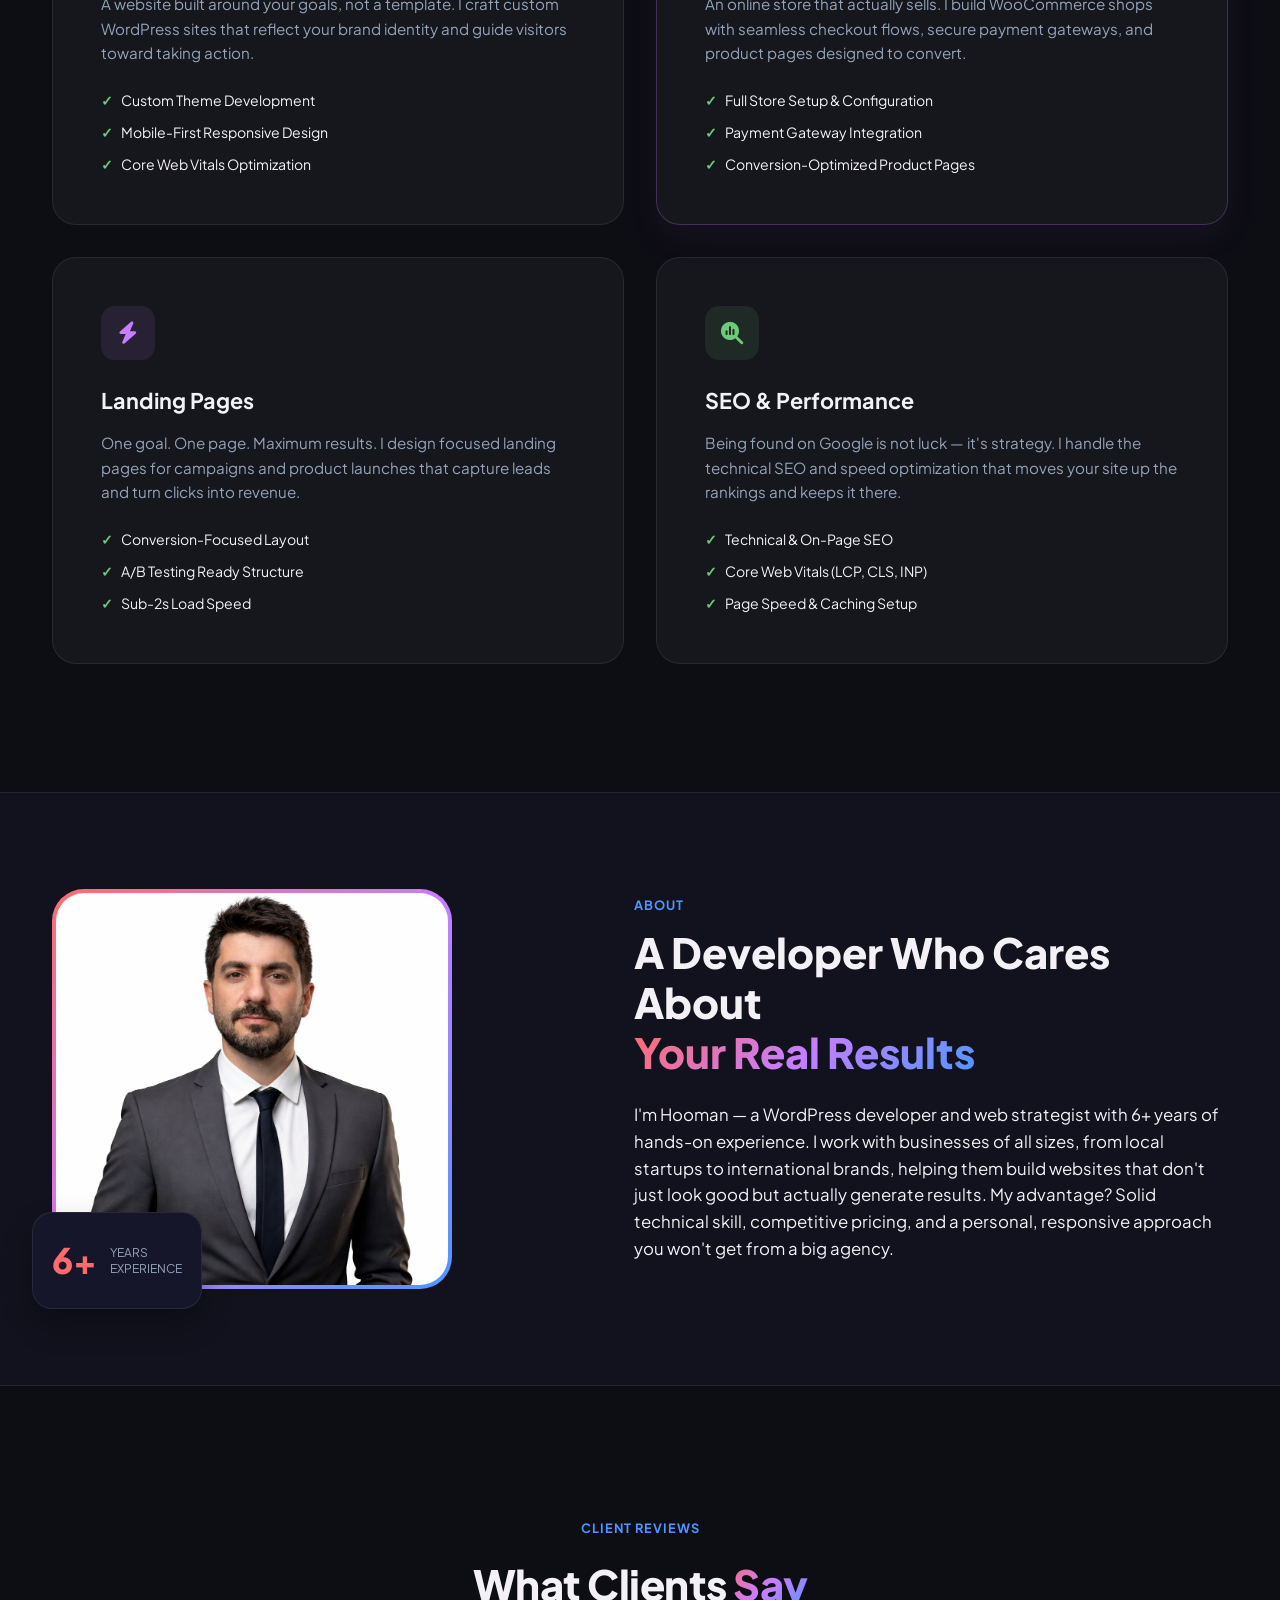
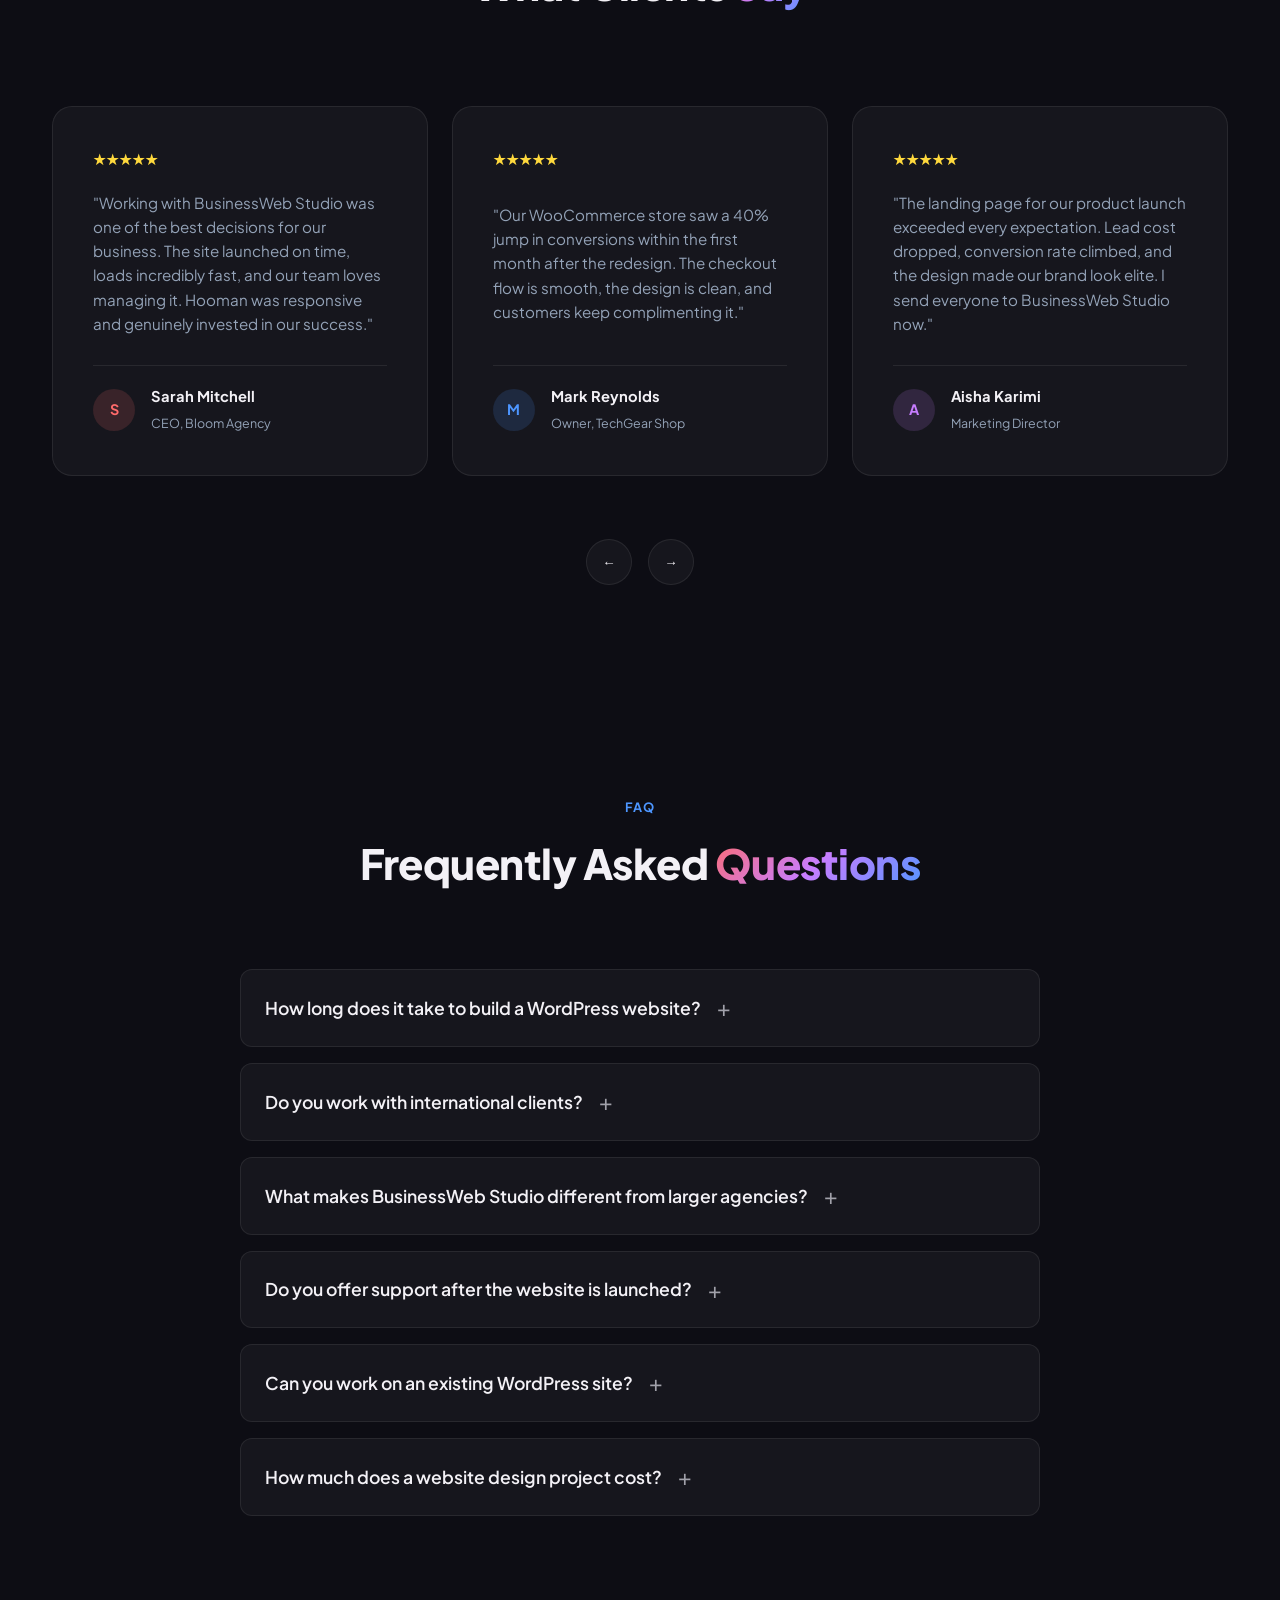
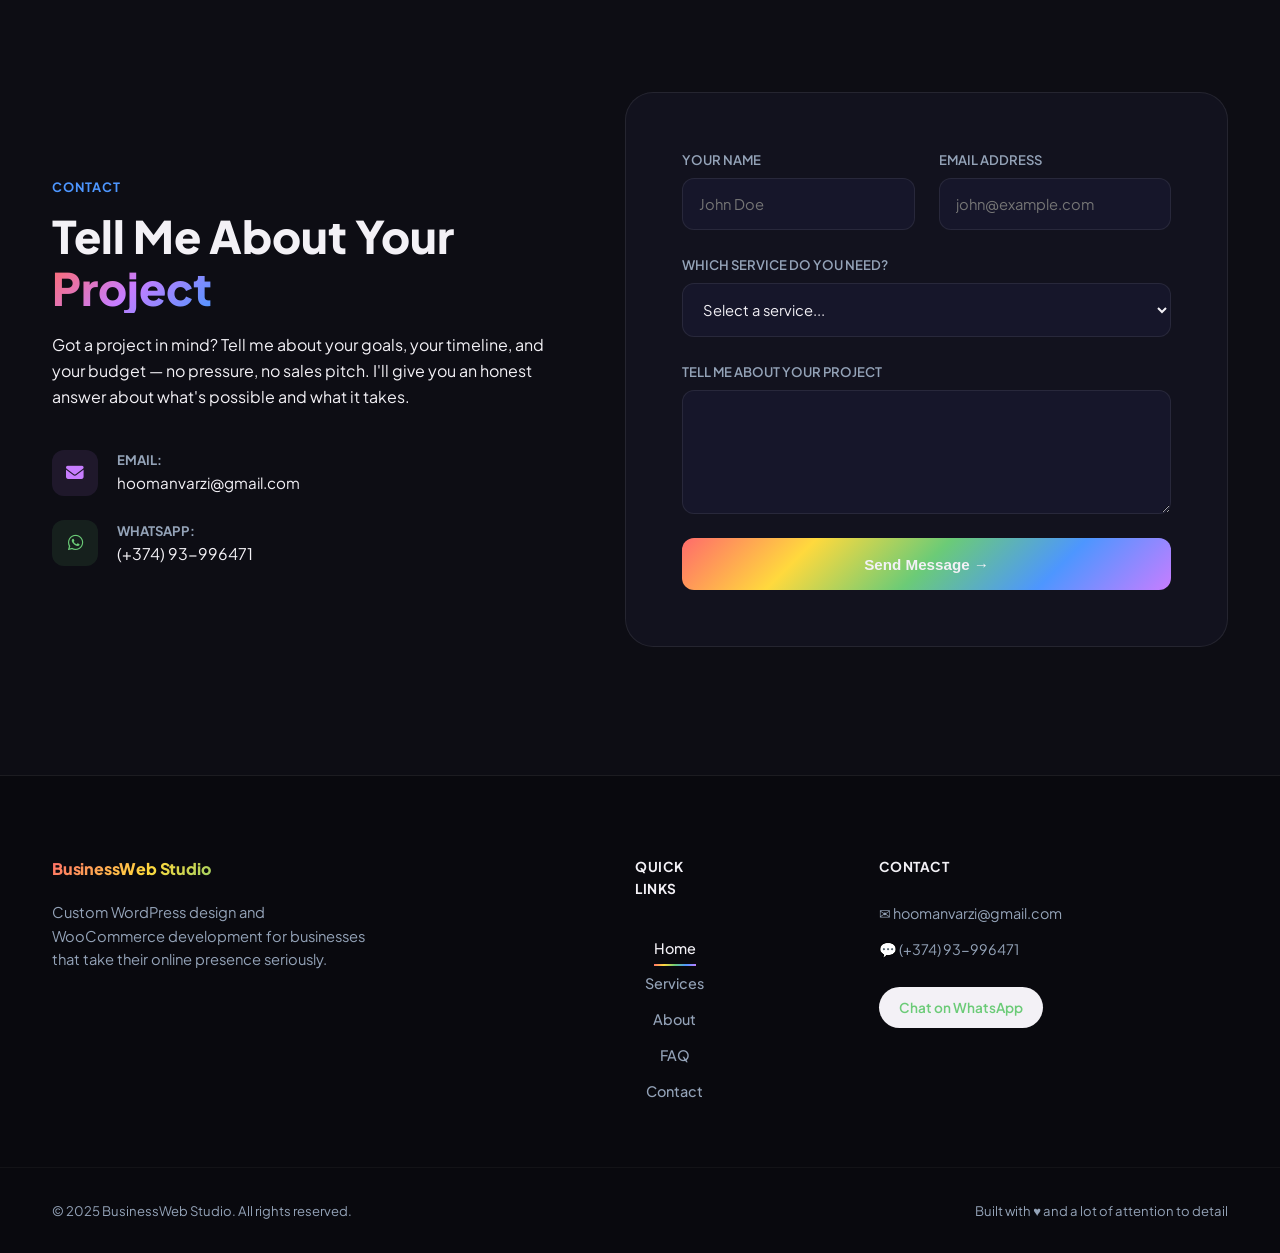
==== commit d75f0028: "Update index.html" ====
--- a/index.html
+++ b/index.html
@@ -173,7 +173,11 @@
   <link rel="preconnect" href="https://fonts.googleapis.com" />
   <link rel="stylesheet" href="https://fonts.googleapis.com/css2?family=Plus+Jakarta+Sans:wght@300;400;500;600;700;800&family=Vazirmatn:wght@300;400;500;700;900&display=swap" />
   <link rel="stylesheet" href="css/style.css?v=1.1" />
-  <link rel="icon" type="image/svg+xml" href="images/favicon.svg" />
+  <link rel="icon" type="image/png" href="/favicon-96x96.png" sizes="96x96" />
+  <link rel="icon" type="image/svg+xml" href="/favicon.svg" />
+  <link rel="shortcut icon" href="/favicon.ico" />
+  <link rel="apple-touch-icon" sizes="180x180" href="/apple-touch-icon.png" />
+  <link rel="manifest" href="/site.webmanifest" />
 </head>
 
 <body>
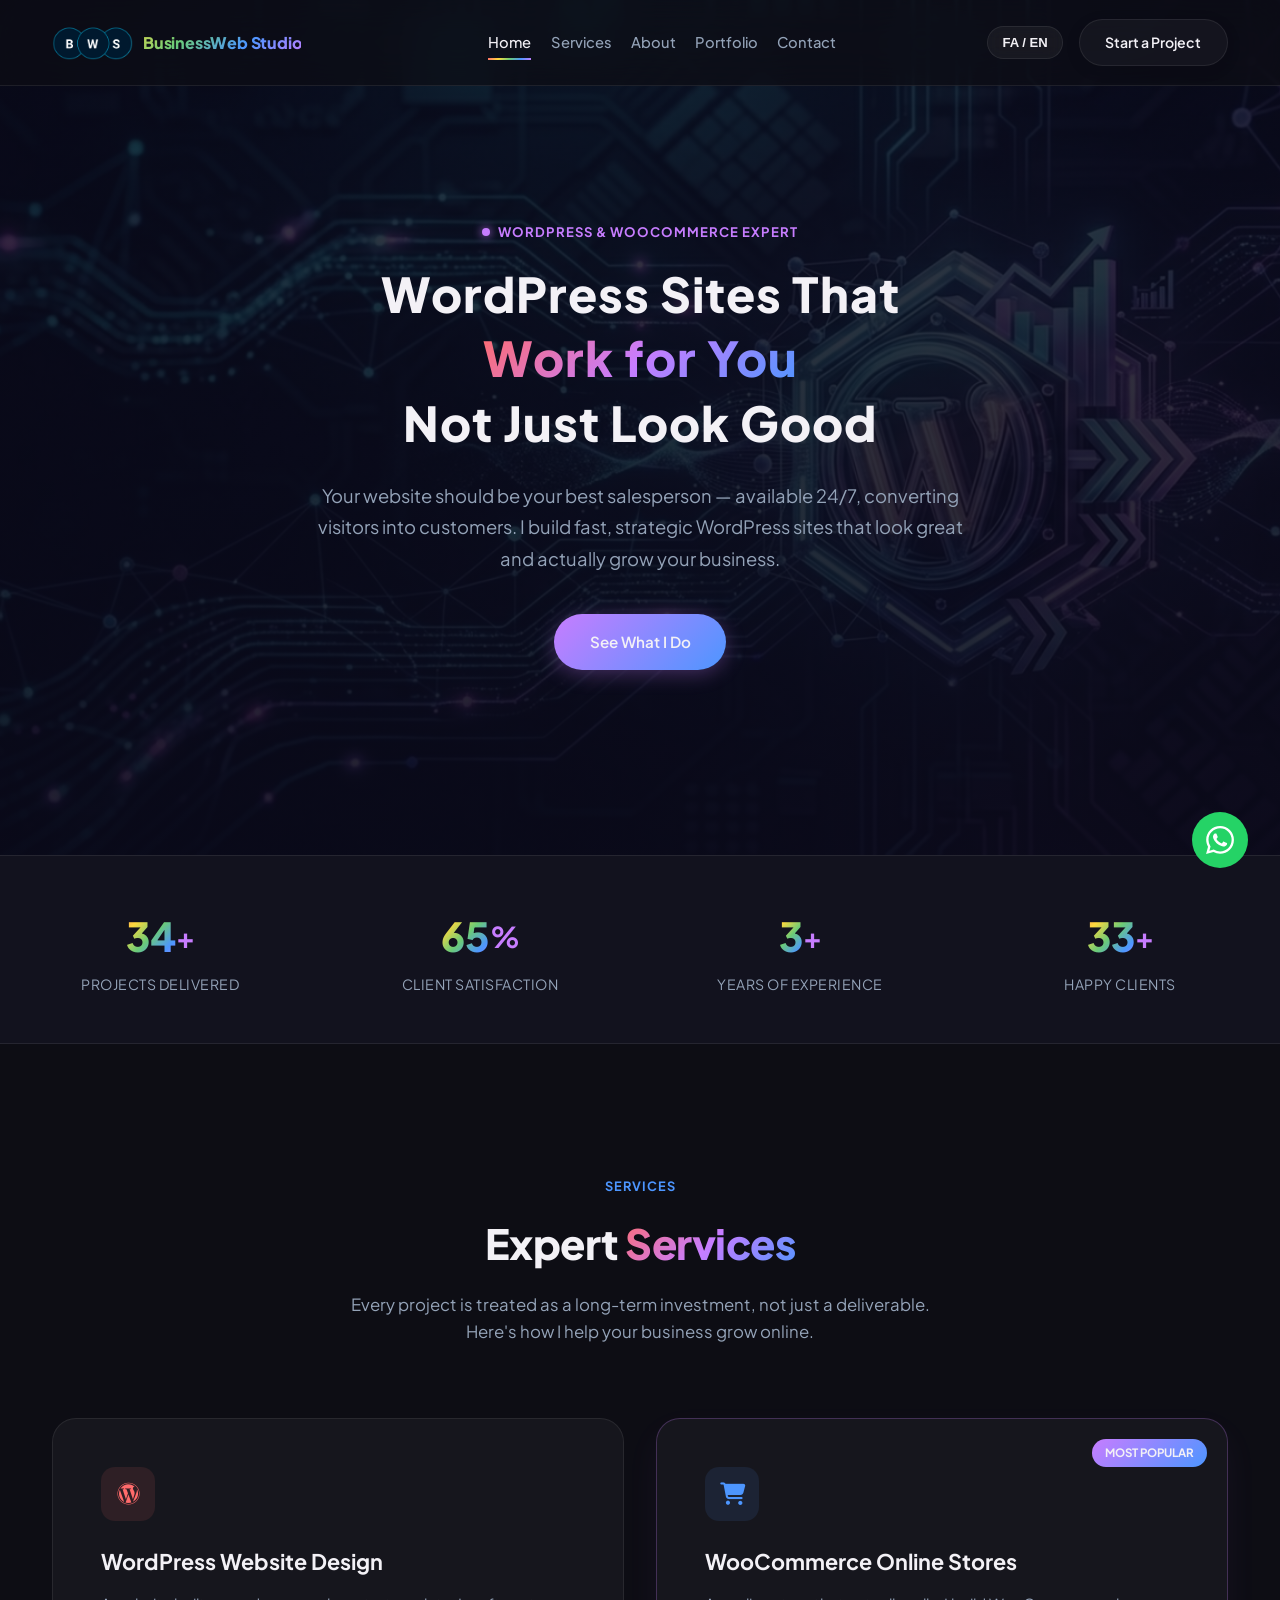
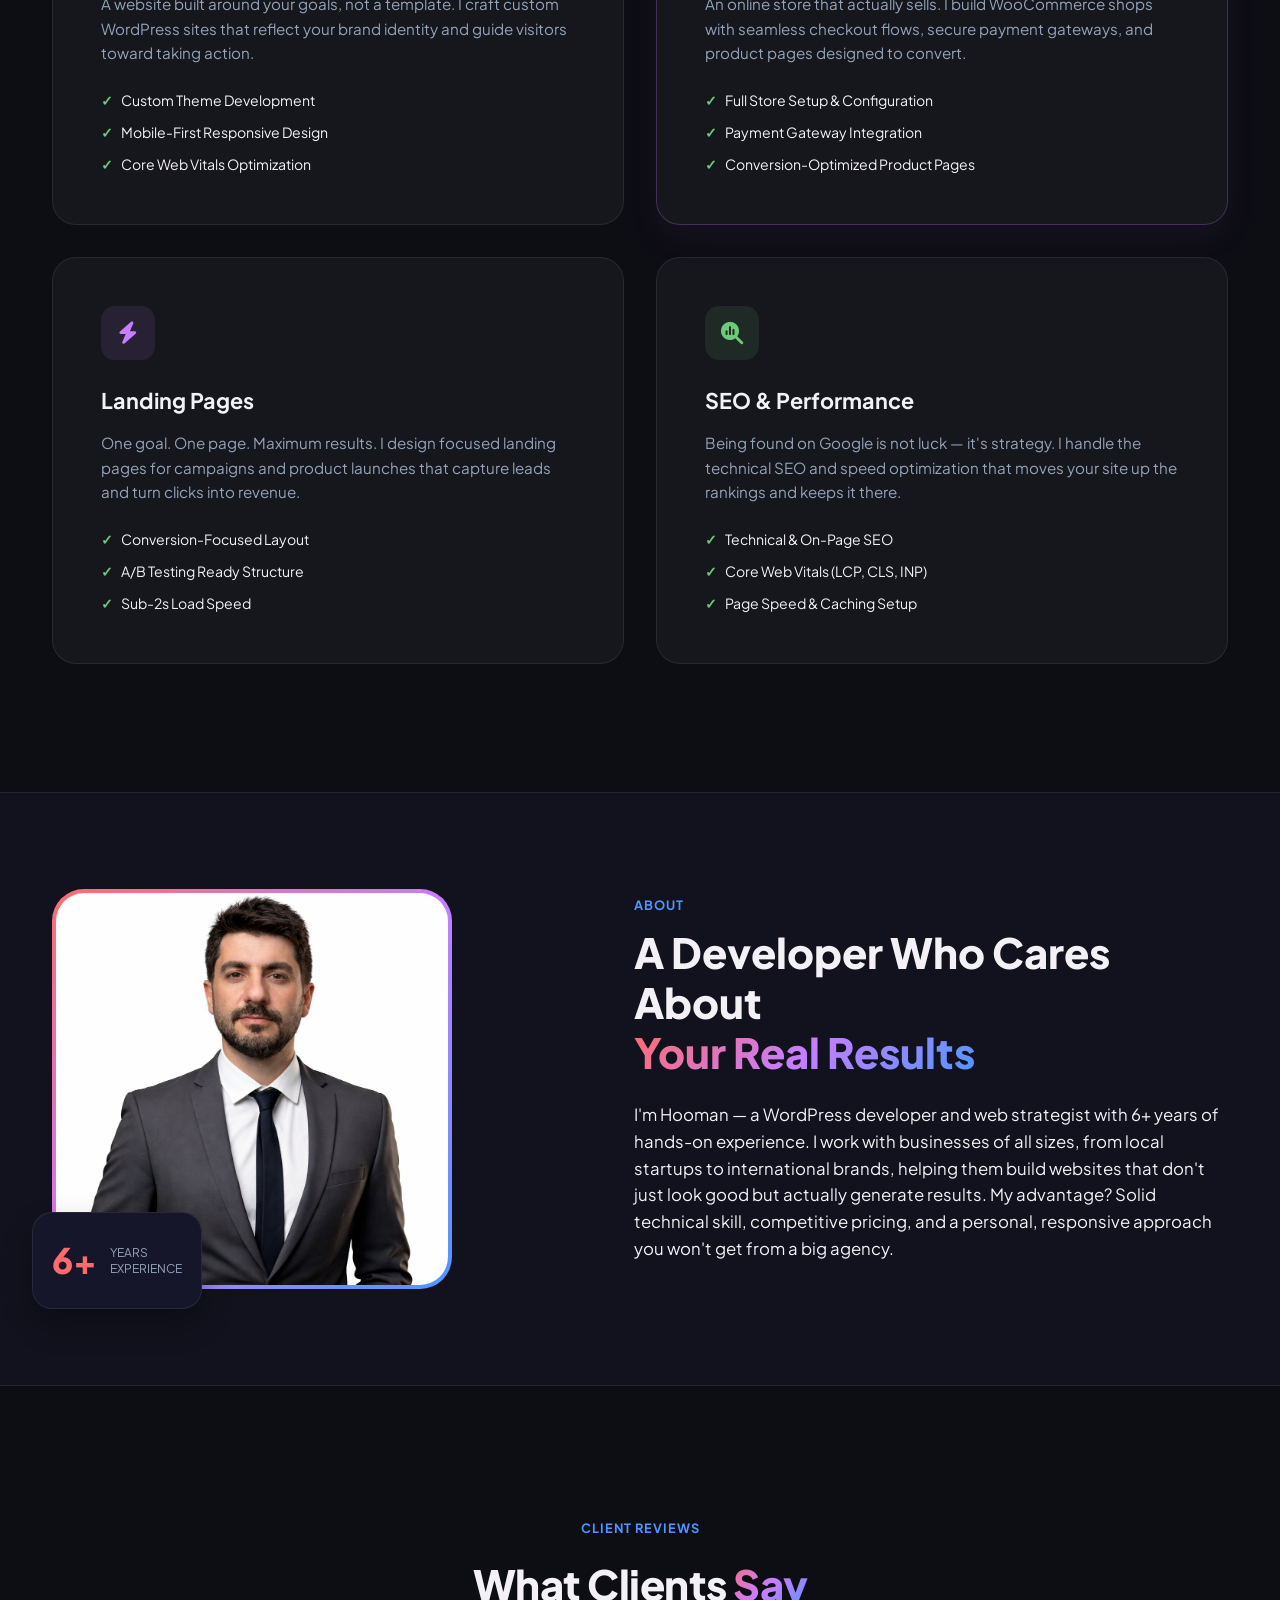
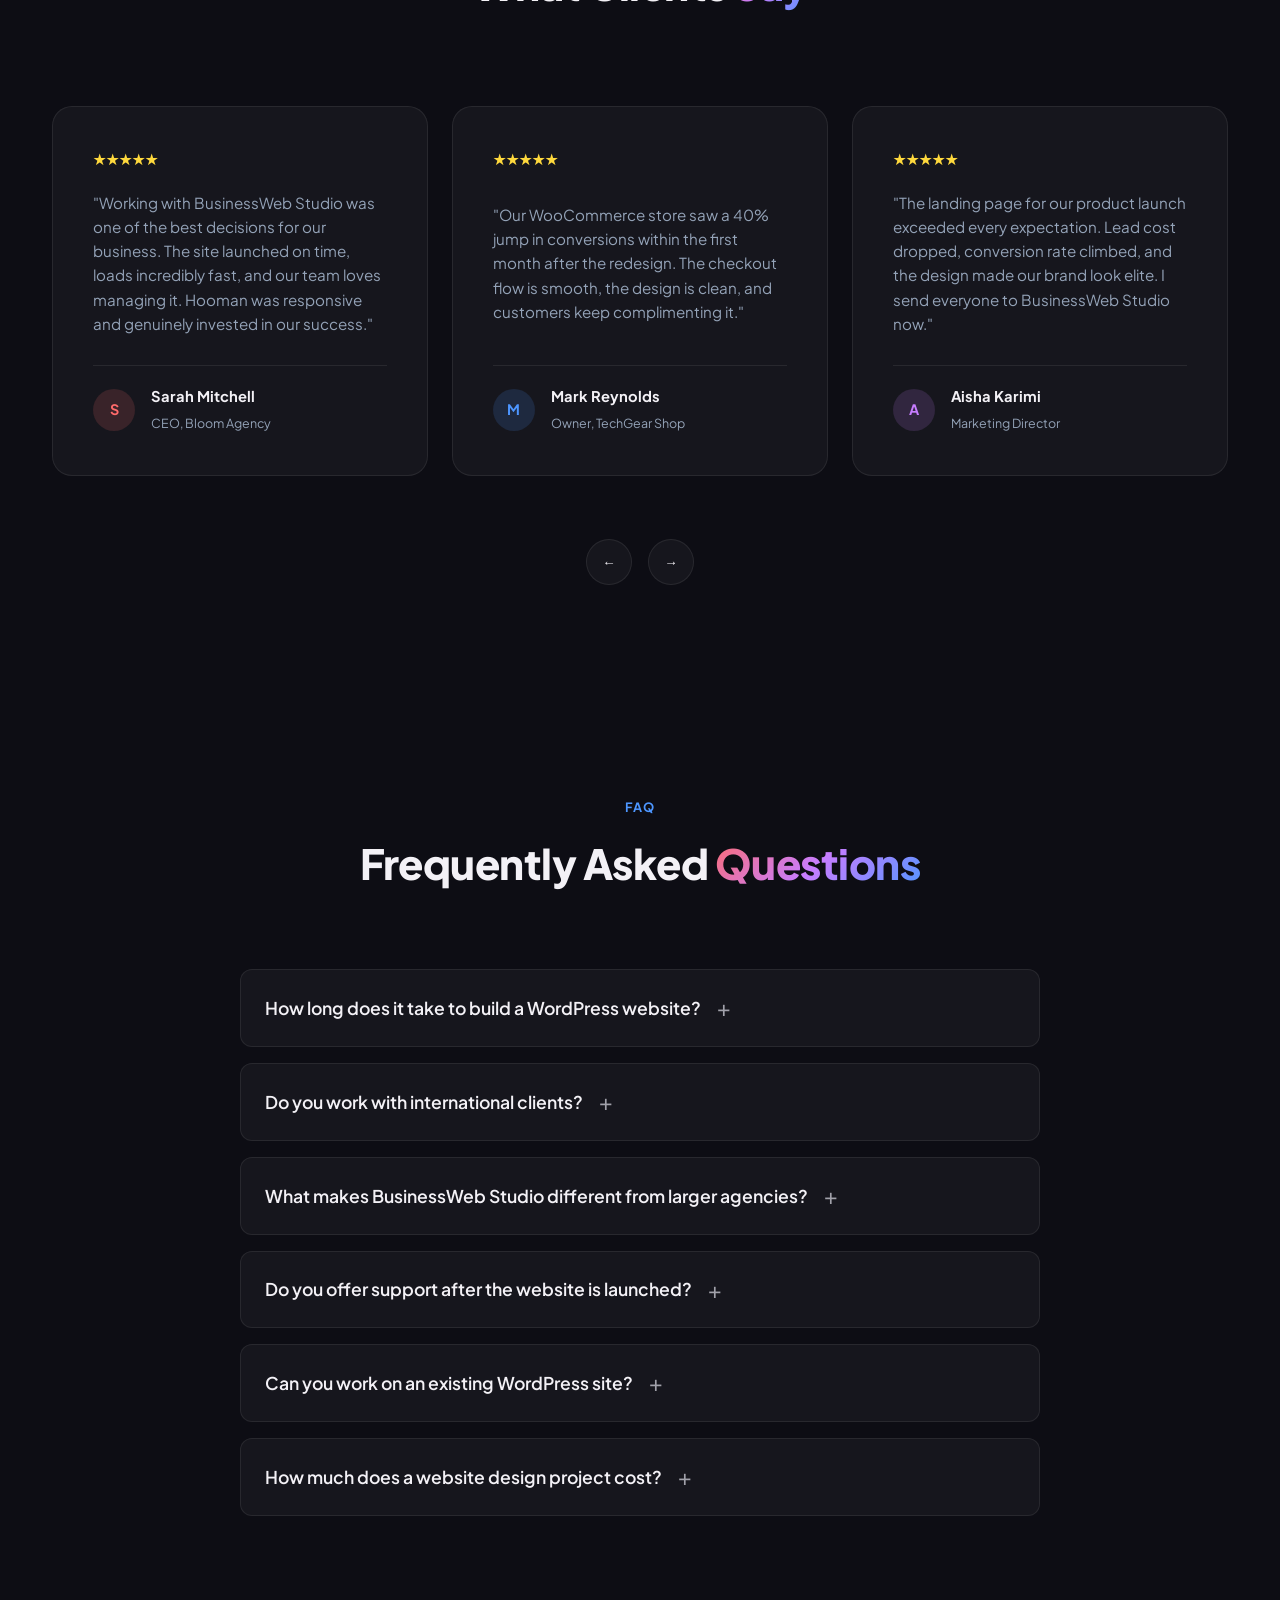
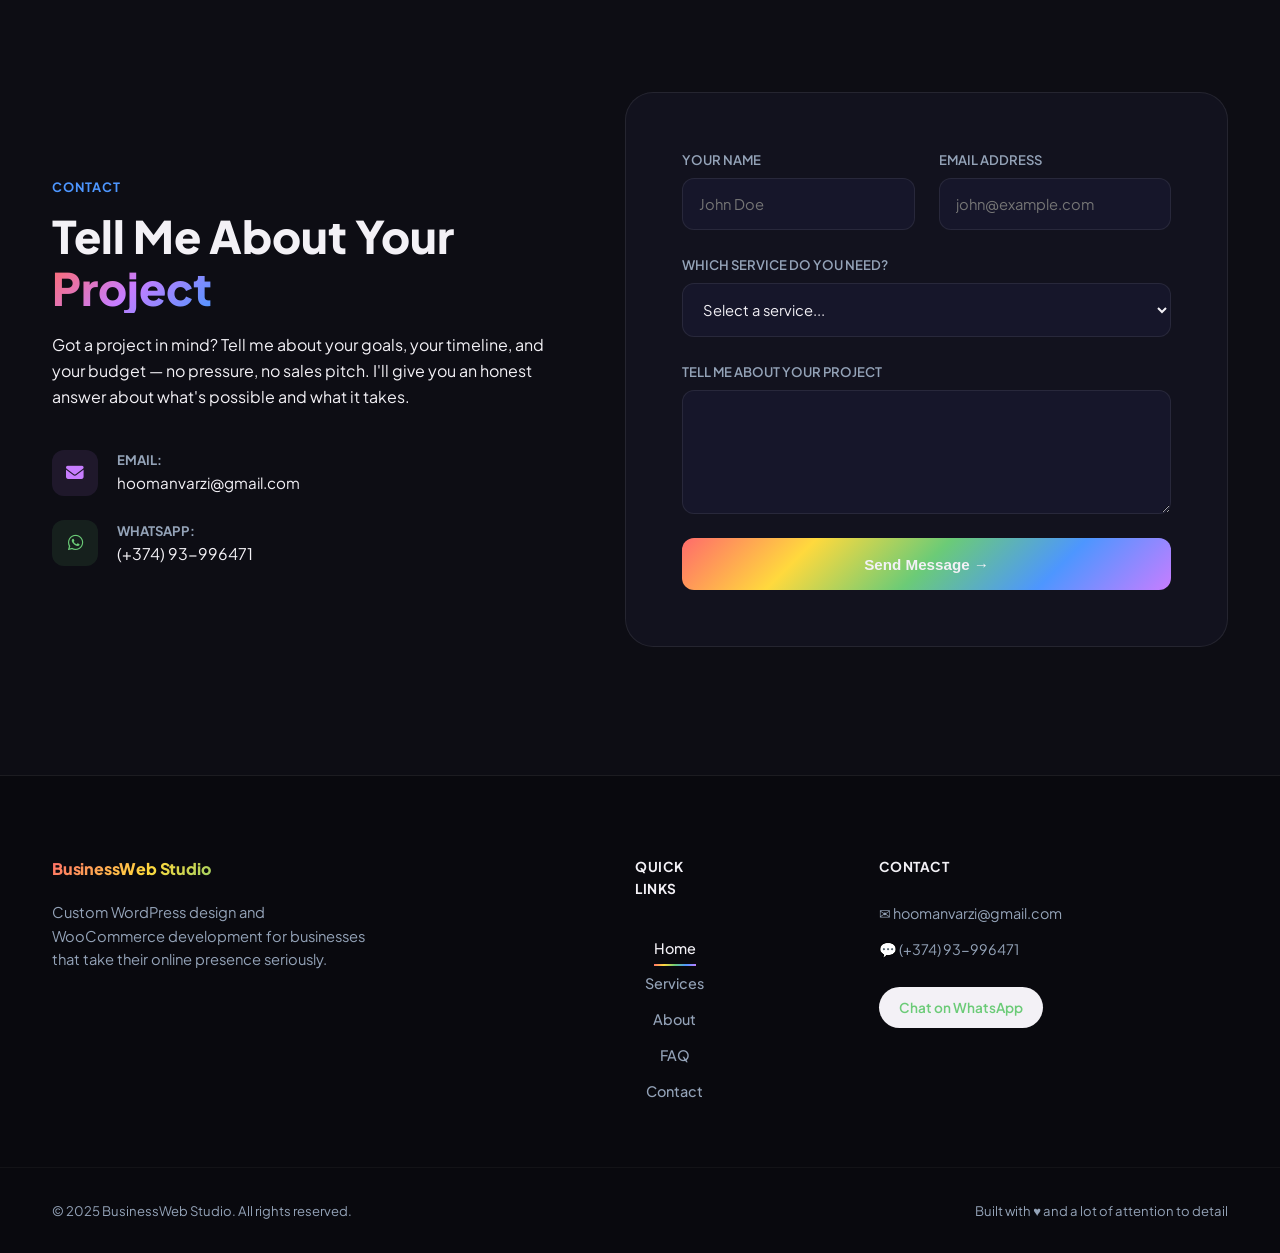
==== commit 420c4b8a: "Update index.html" ====
--- a/index.html
+++ b/index.html
@@ -173,11 +173,10 @@
   <link rel="preconnect" href="https://fonts.googleapis.com" />
   <link rel="stylesheet" href="https://fonts.googleapis.com/css2?family=Plus+Jakarta+Sans:wght@300;400;500;600;700;800&family=Vazirmatn:wght@300;400;500;700;900&display=swap" />
   <link rel="stylesheet" href="css/style.css?v=1.1" />
-  <link rel="icon" type="image/png" href="/favicon-96x96.png" sizes="96x96" />
-  <link rel="icon" type="image/svg+xml" href="/favicon.svg" />
-  <link rel="shortcut icon" href="/favicon.ico" />
-  <link rel="apple-touch-icon" sizes="180x180" href="/apple-touch-icon.png" />
-  <link rel="manifest" href="/site.webmanifest" />
+  <link rel="icon" type="image/png" href="./images/favicon-96x96.png" sizes="96x96" />
+  <link rel="shortcut icon" href="./images/favicon.ico" />
+  <link rel="apple-touch-icon" sizes="180x180" href="./images/apple-touch-icon.png" />
+  <link rel="manifest" href="./images/site.webmanifest" />
 </head>
 
 <body>
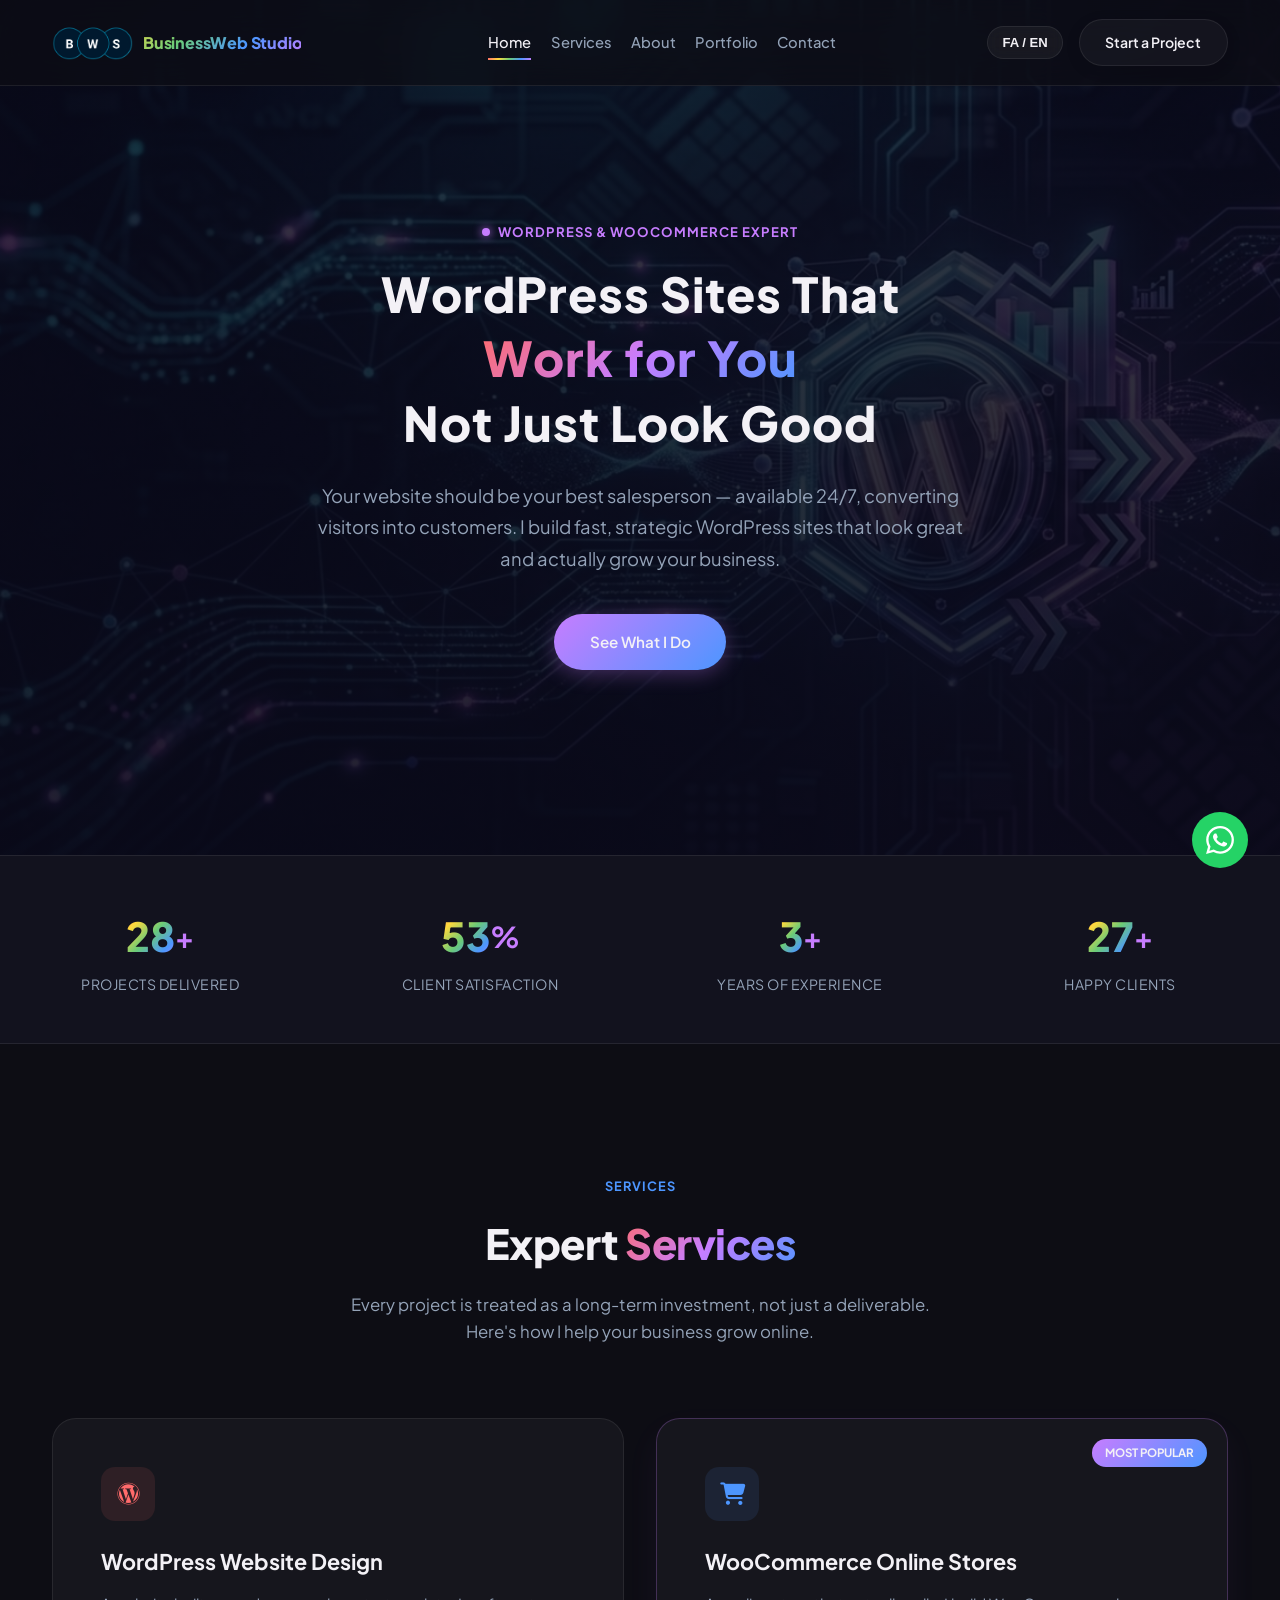
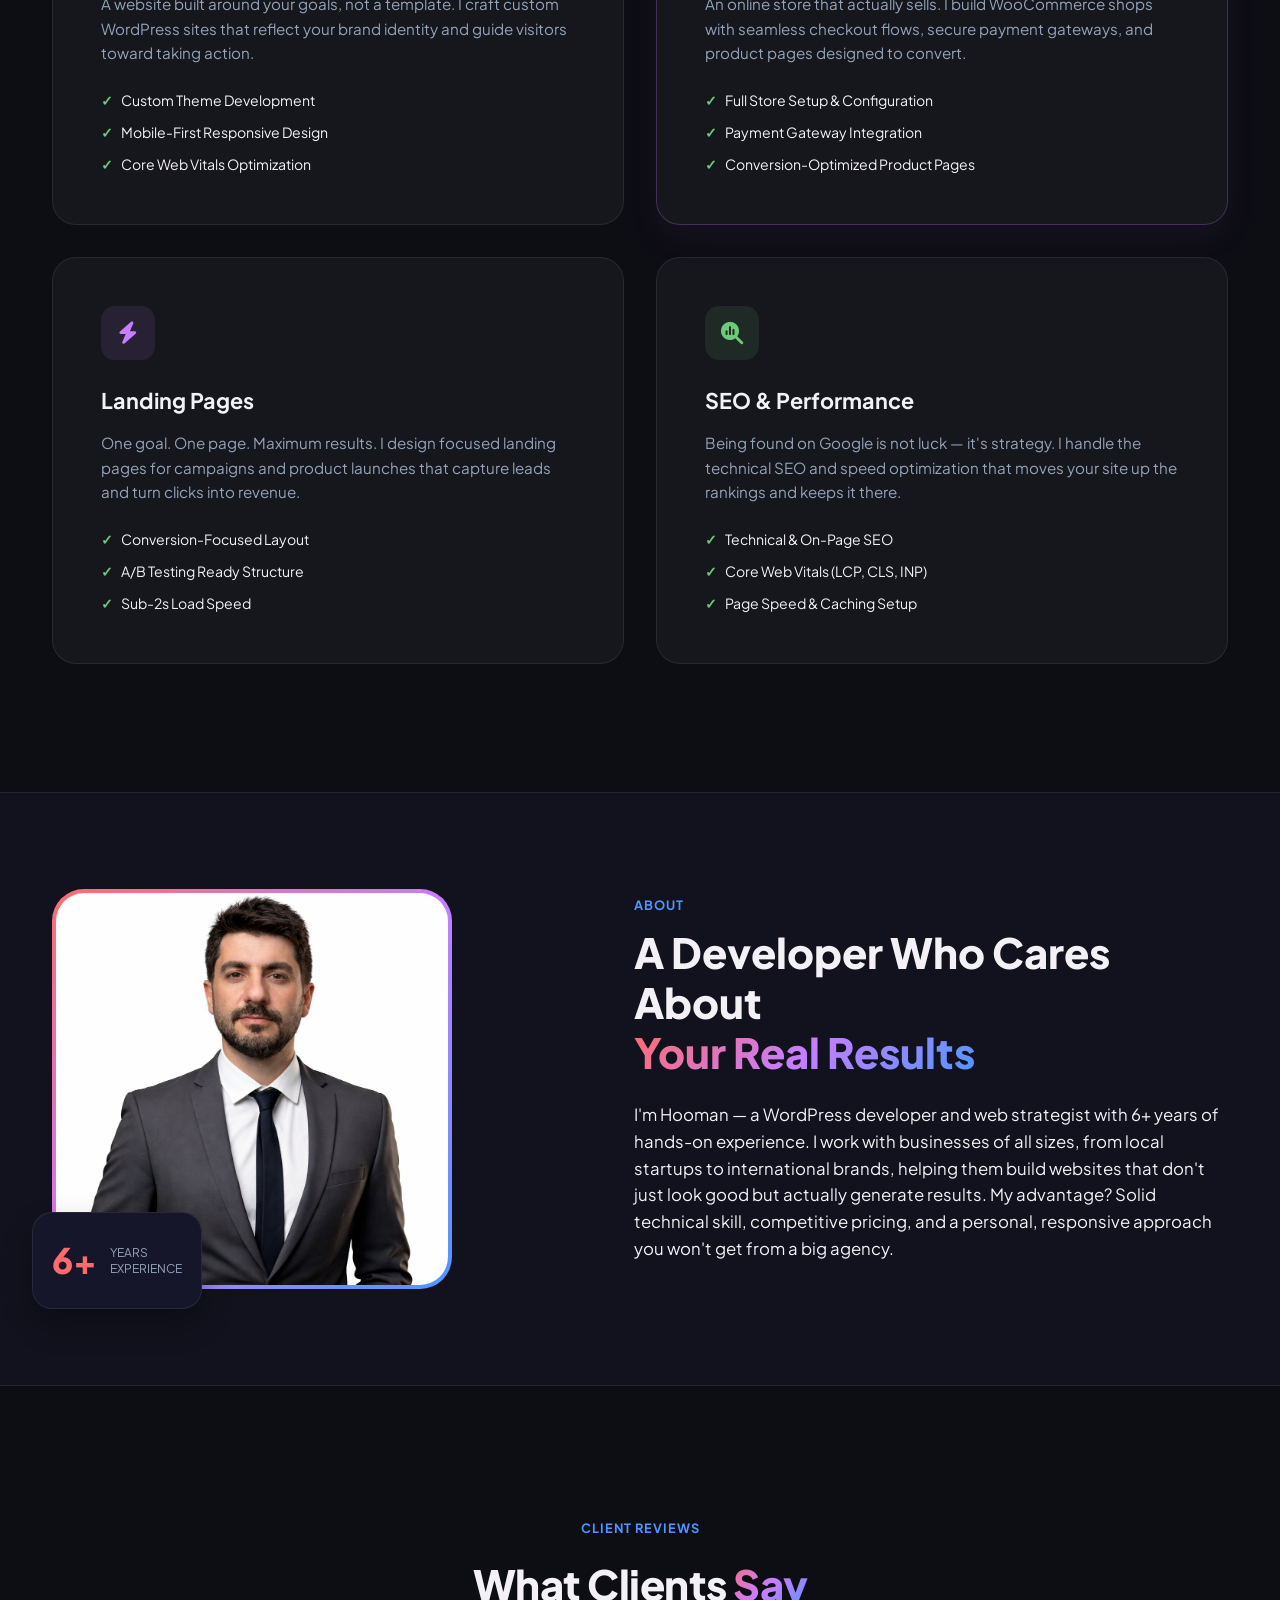
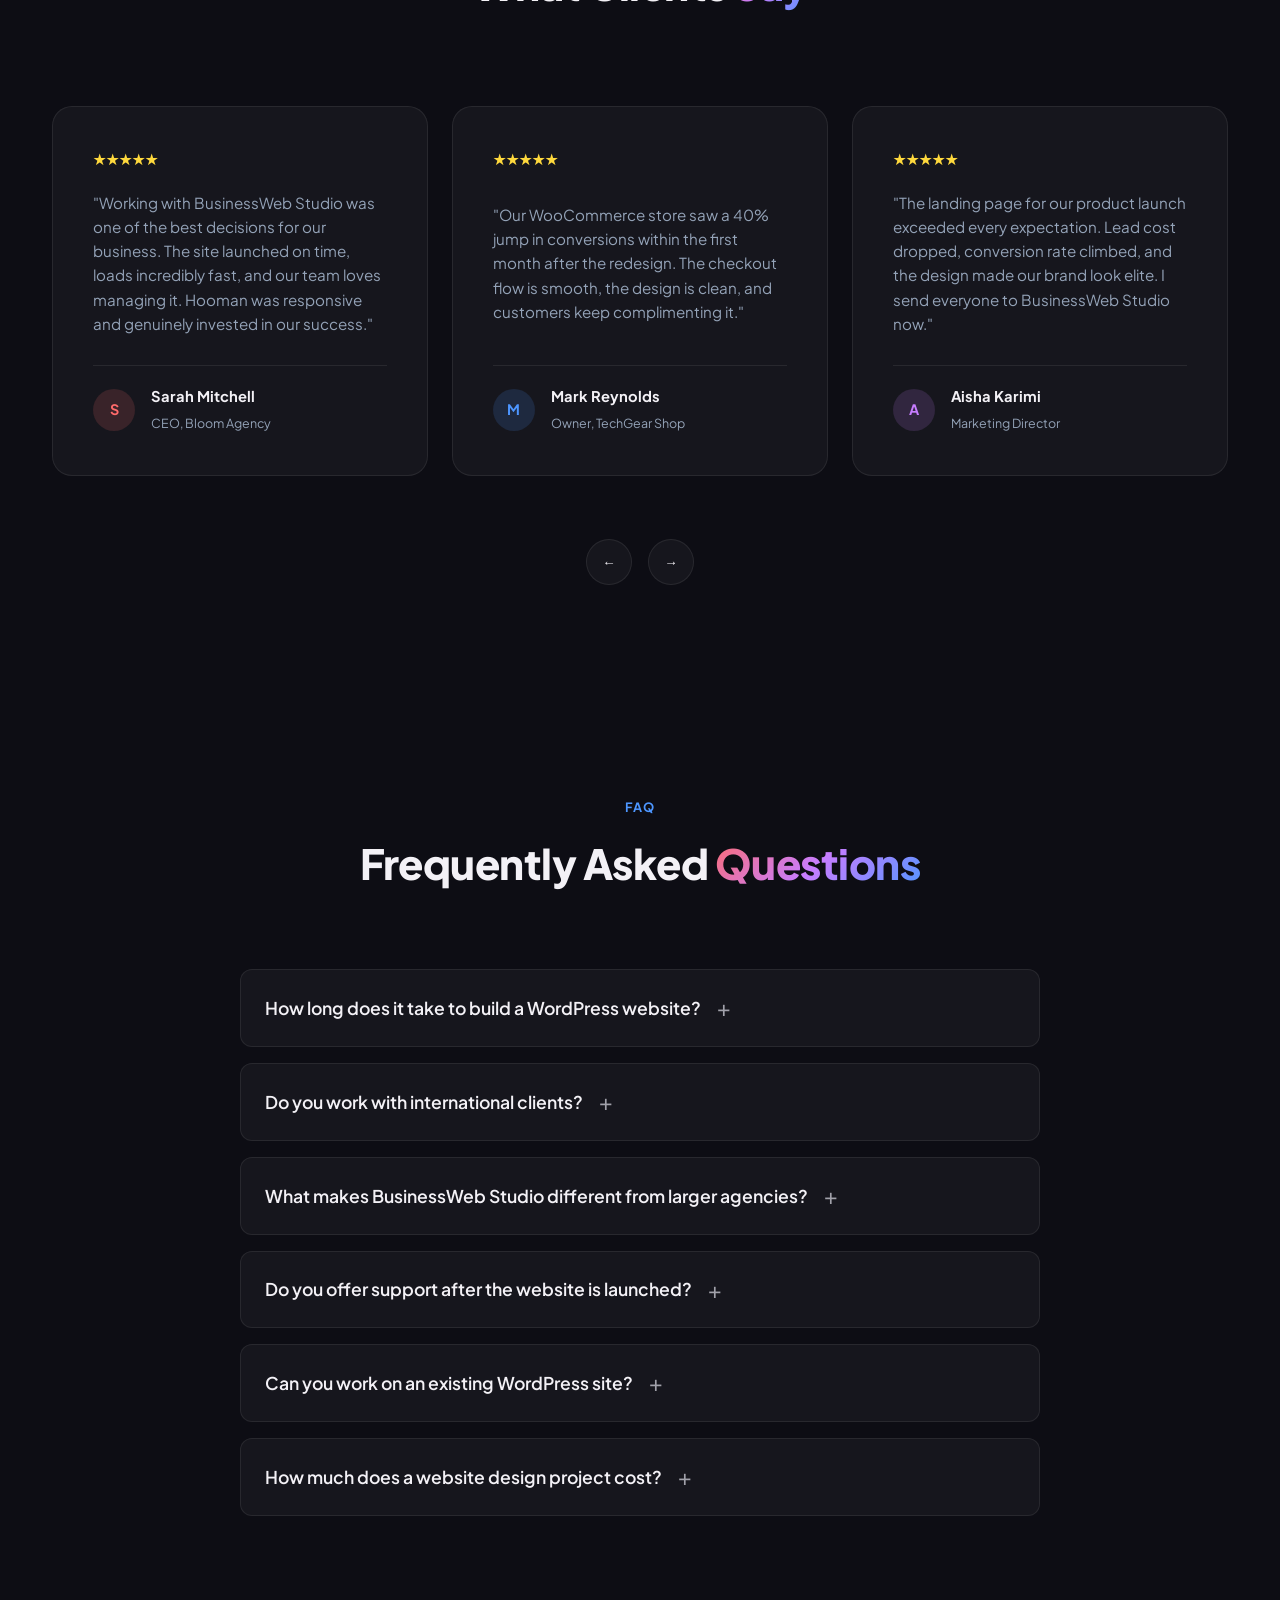
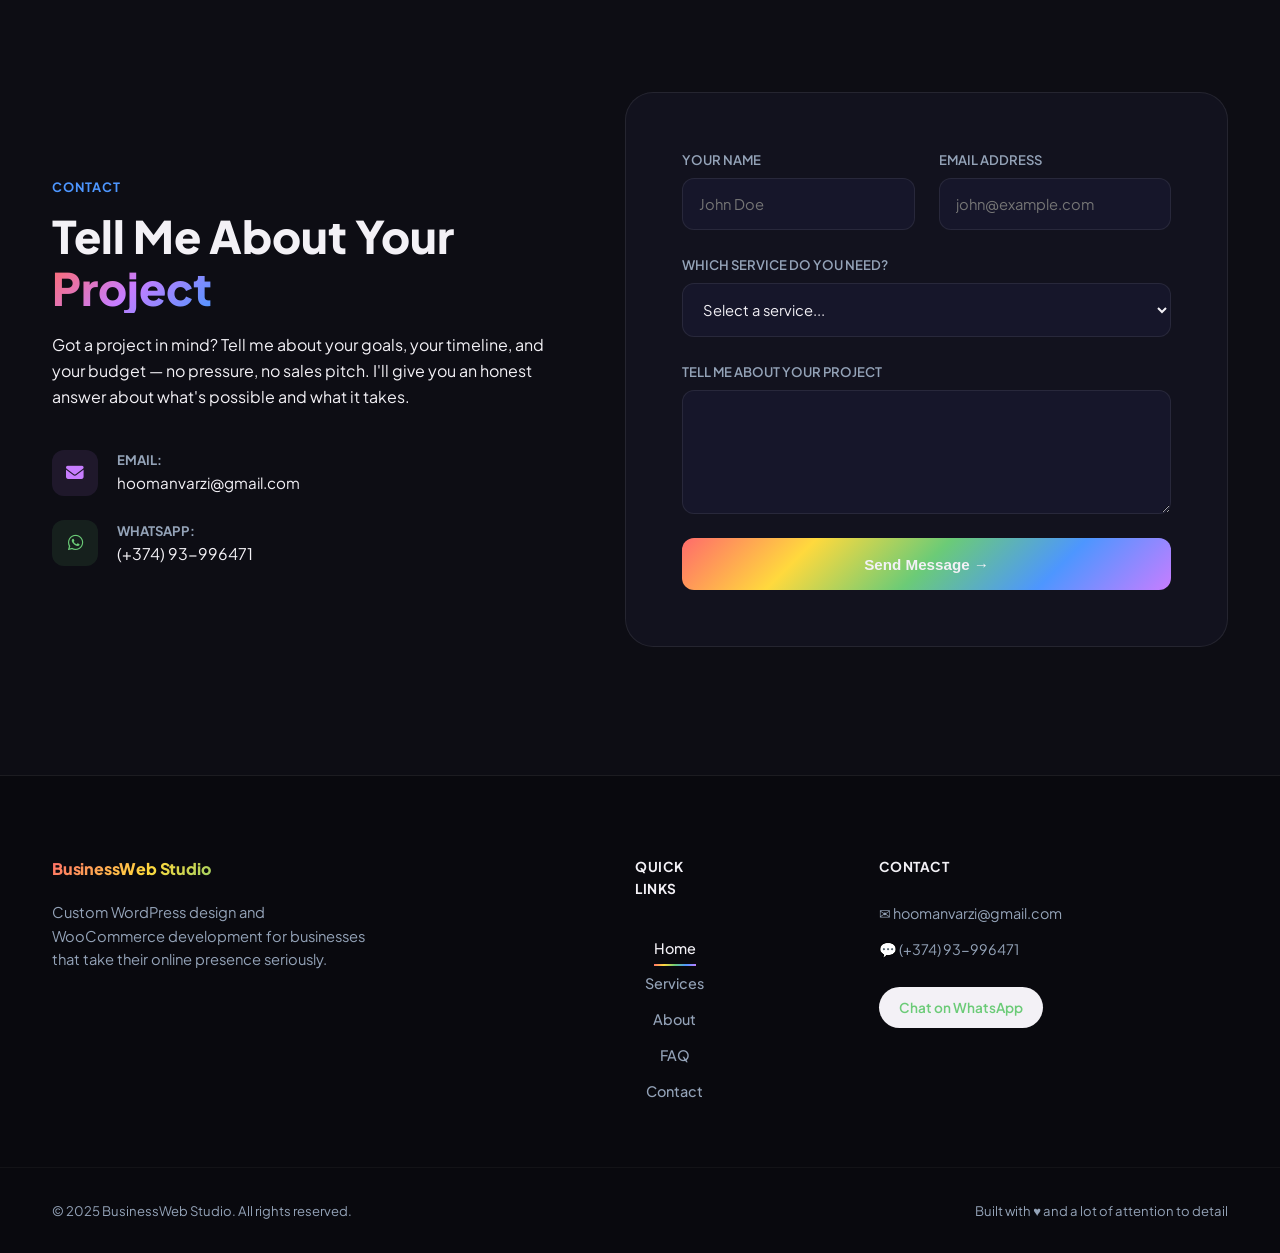
==== commit 1dbd6a86: "Update index.html" ====
--- a/index.html
+++ b/index.html
@@ -469,9 +469,9 @@
           </details>
 
            <details class="faq-item">
-             <summary class="faq-question" data-i18n="faq_q7">How much does a website design project cost?</summary>
+             <summary class="faq-question" data-i18n="faq_q6">How much does a website design project cost?</summary>
              <div class="faq-answer">
-               <p data-i18n="faq_a7">Website design pricing varies depending on your specific requirements, project complexity, requested features, and the estimated development time needed to build a tailored solution for your business.</p>
+               <p data-i18n="faq_a6">Website design pricing varies depending on your specific requirements, project complexity, requested features, and the estimated development time needed to build a tailored solution for your business.</p>
            </div>
           </details>
           
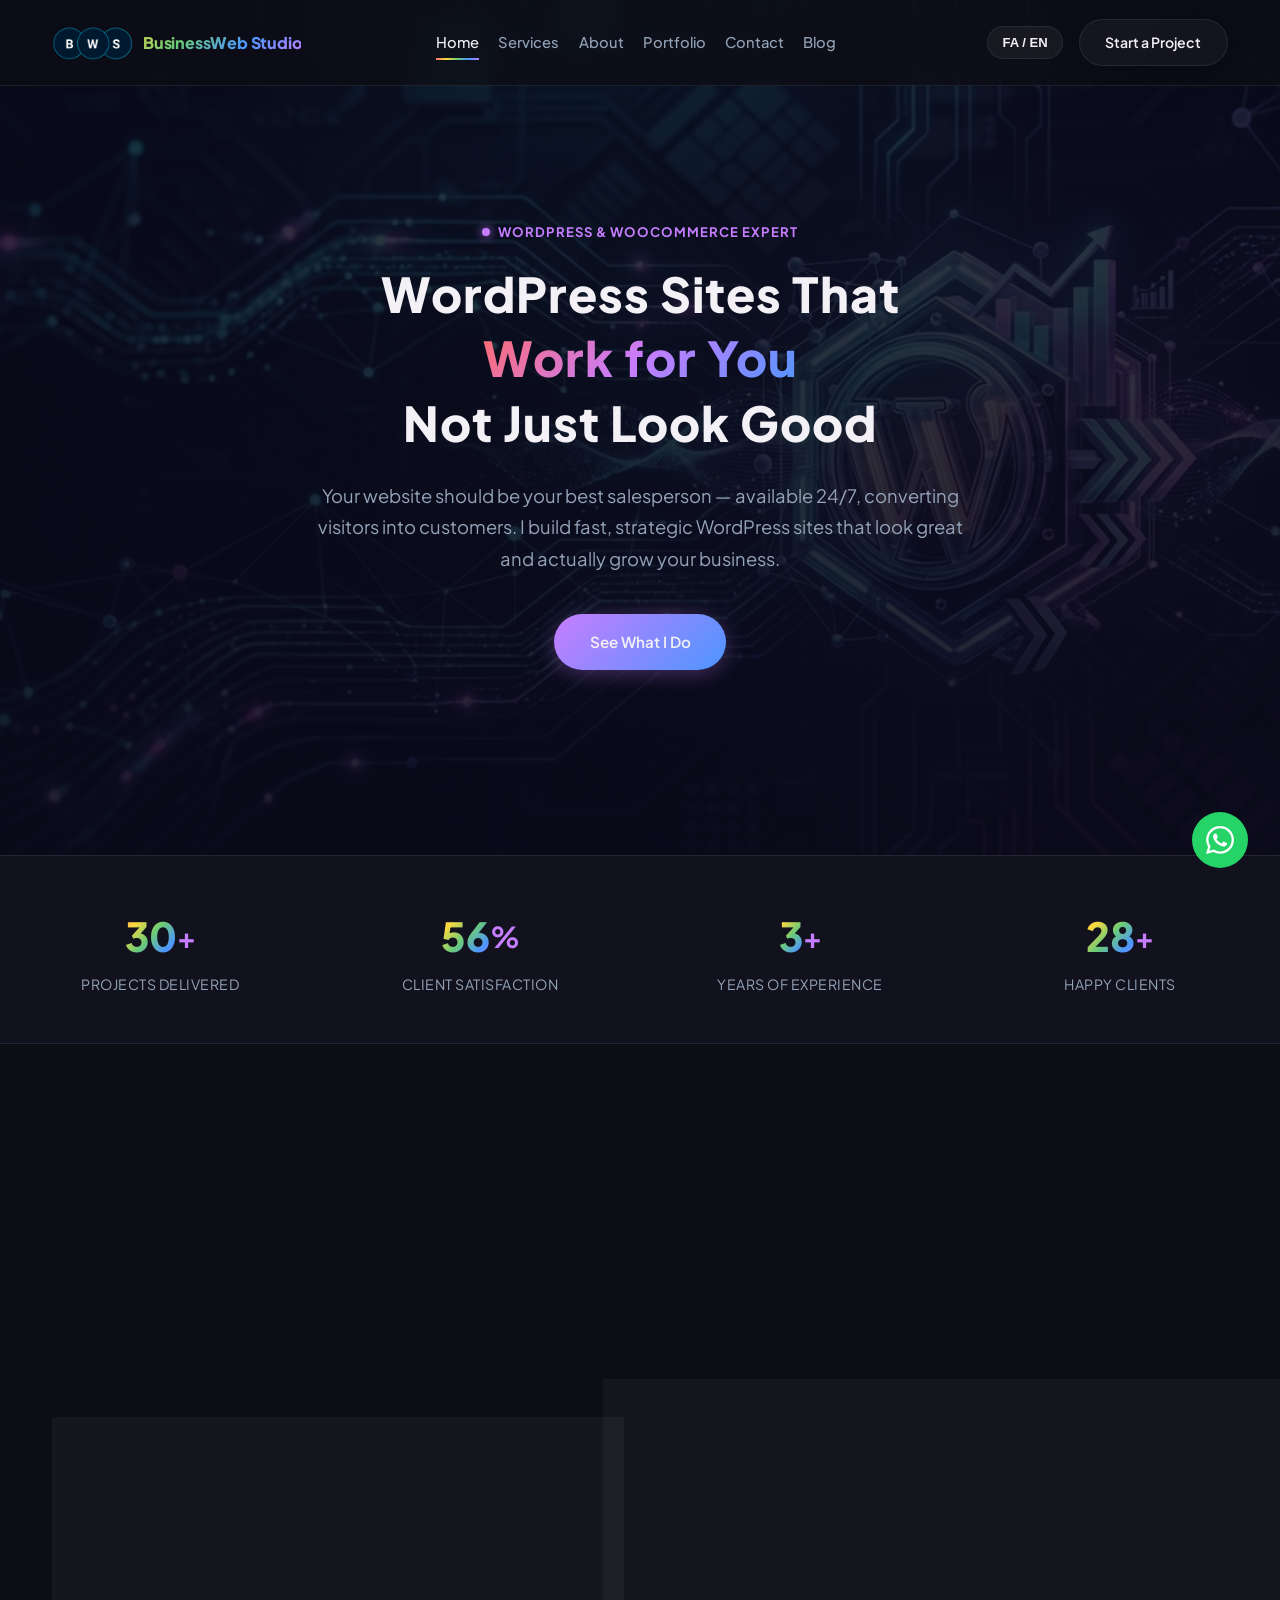
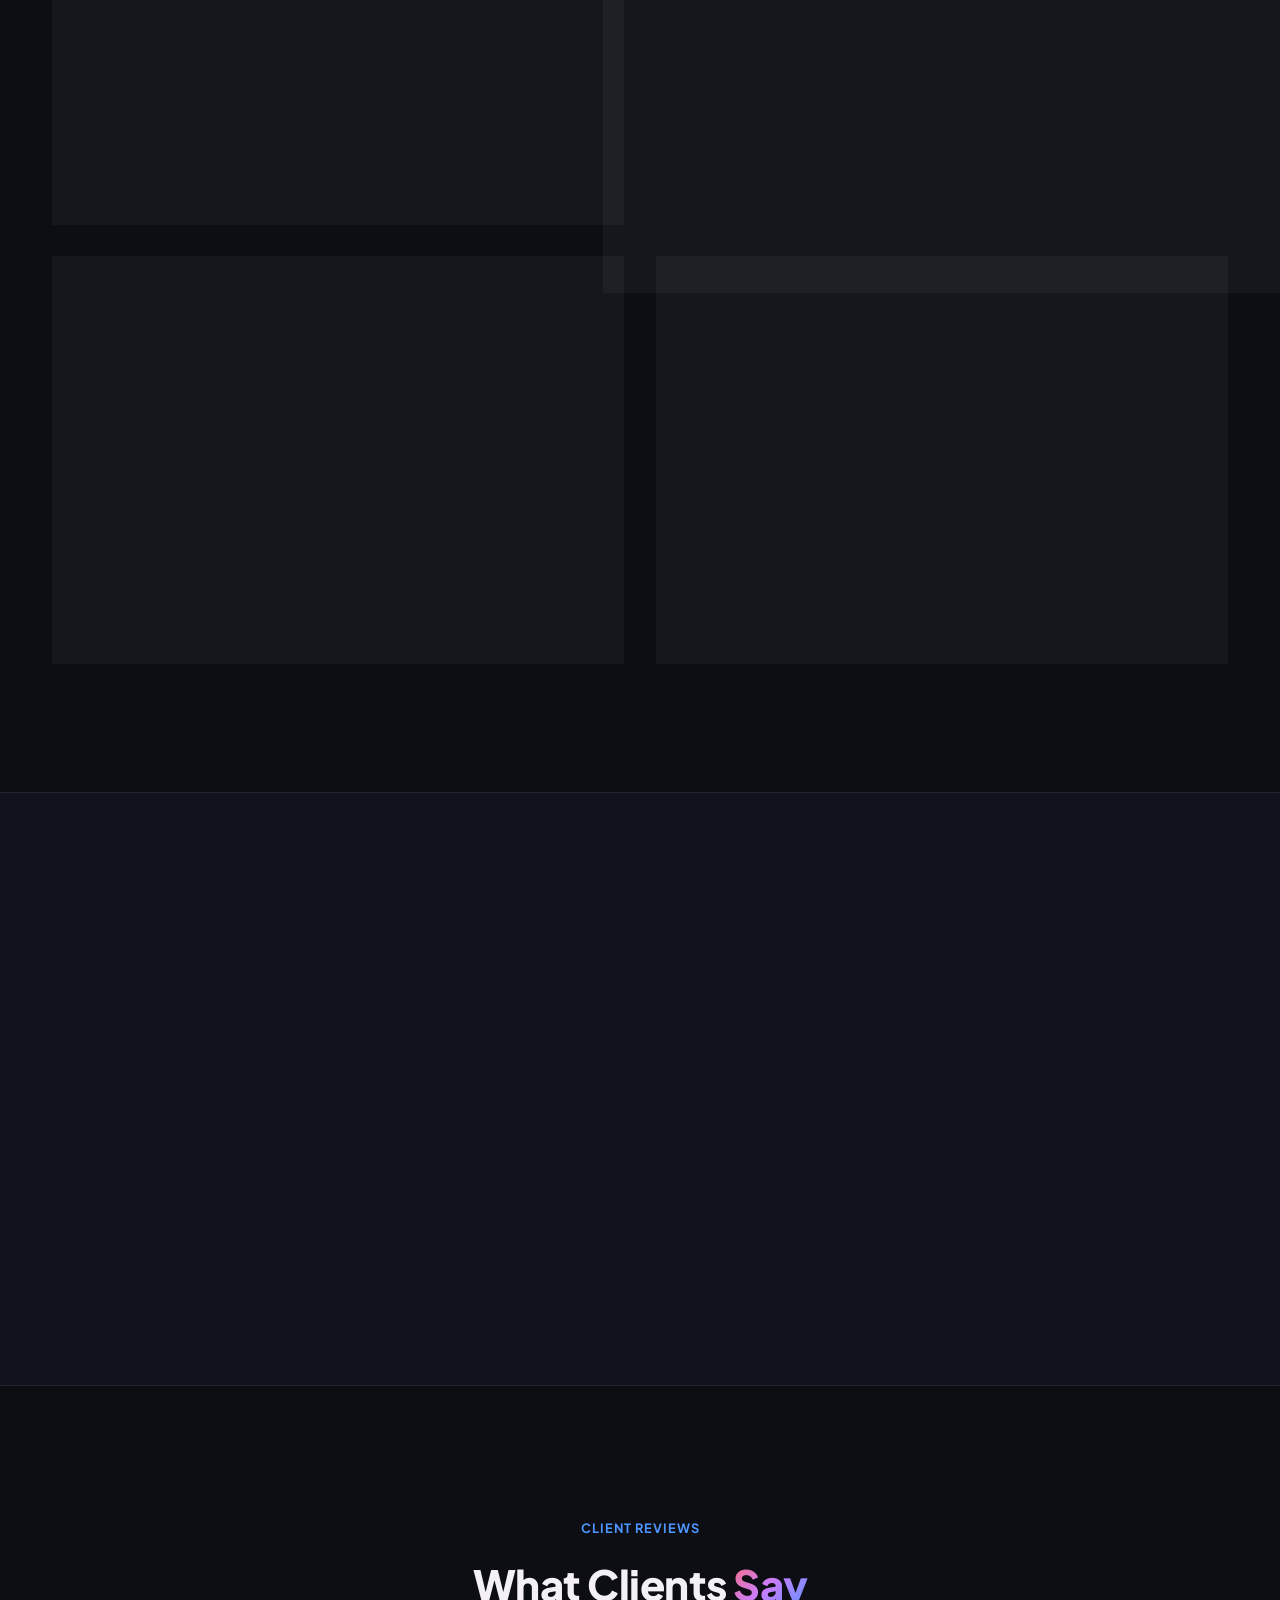
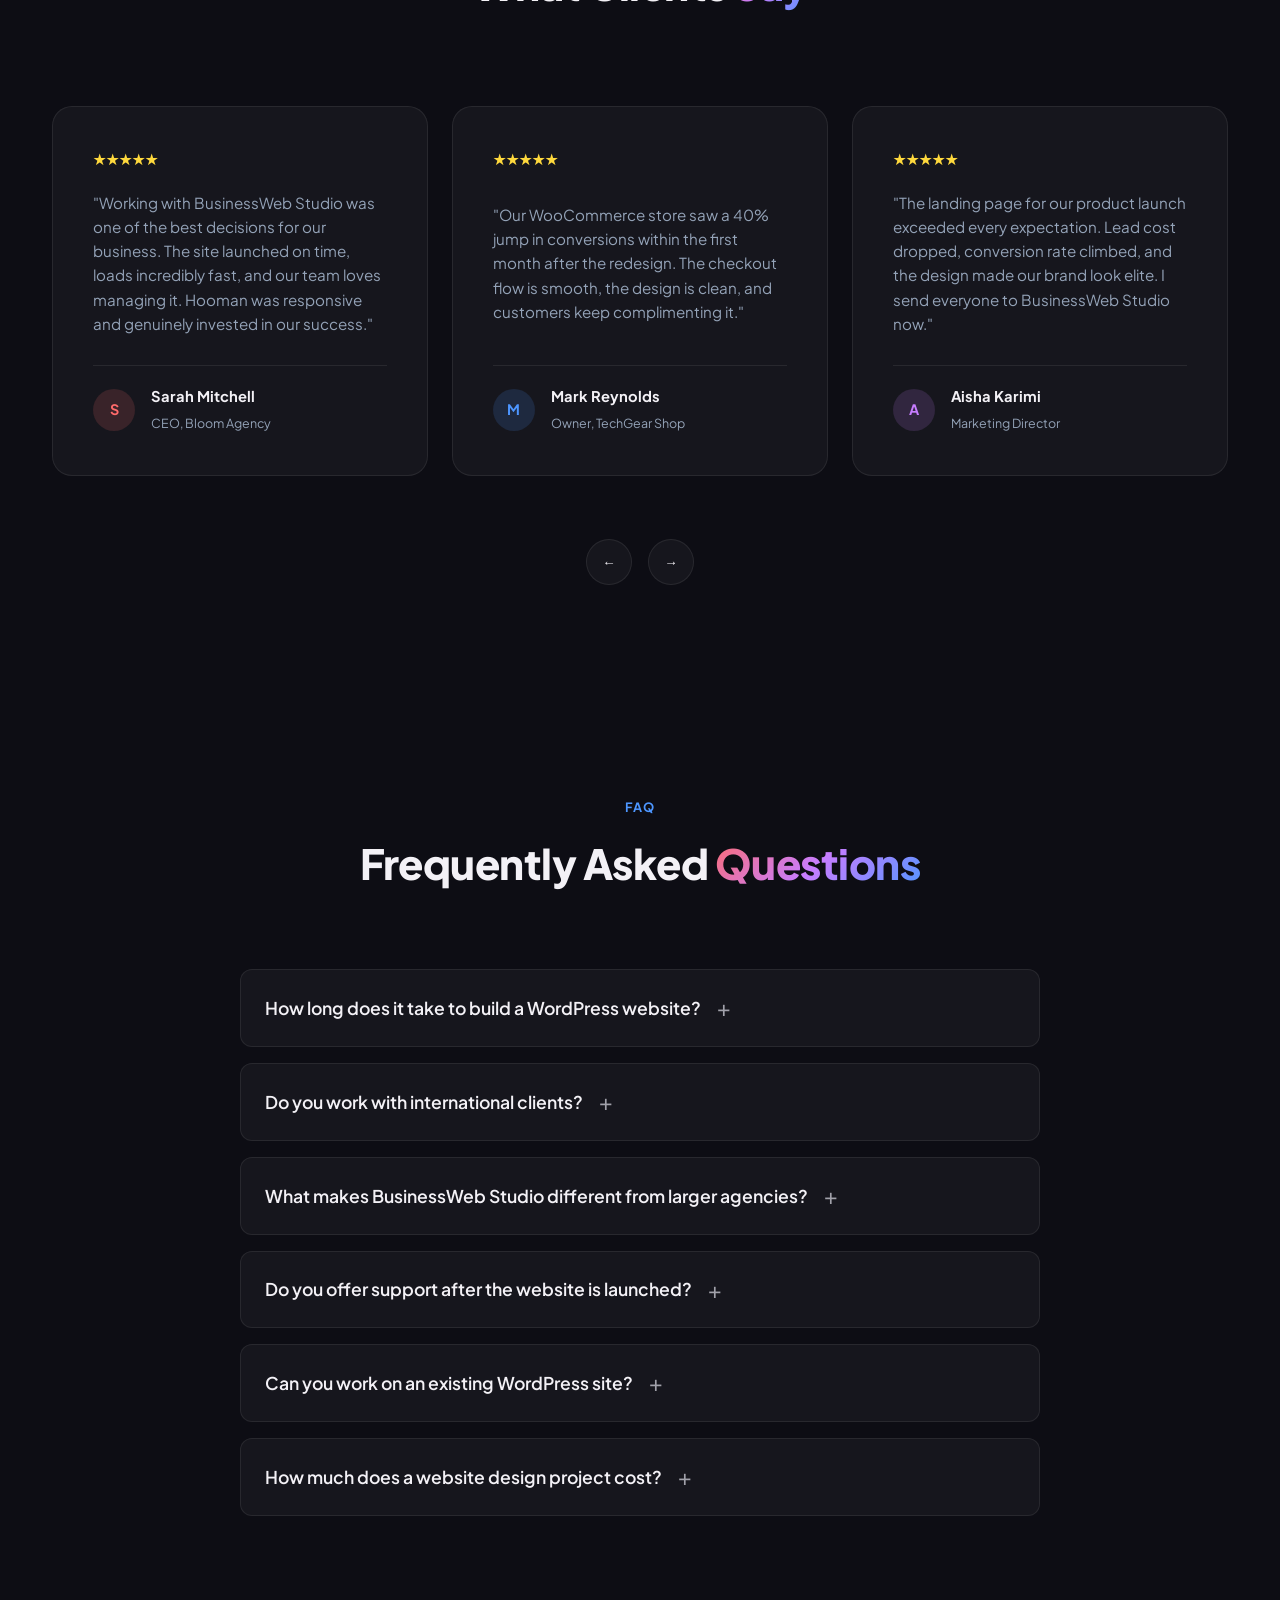
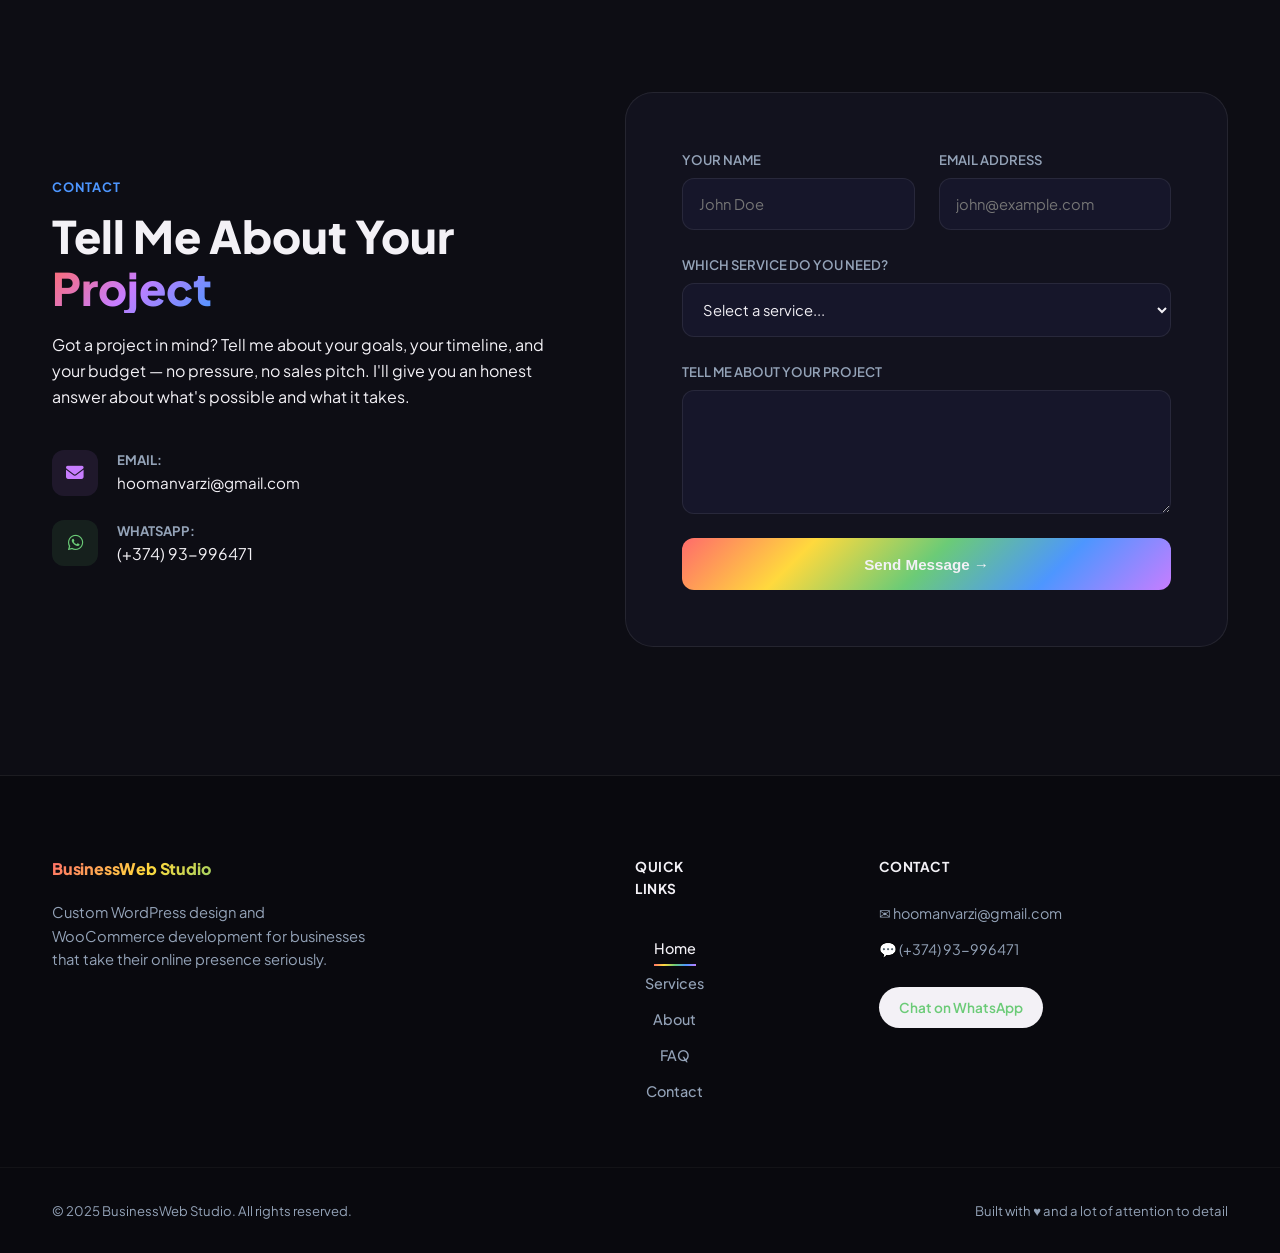
==== commit f303ef00: "Update index.html" ====
--- a/index.html
+++ b/index.html
@@ -197,6 +197,7 @@
         <a href="#about" data-i18n="nav_about">About</a>
         <a href="#portfolio" data-i18n="nav_portfolio">Portfolio</a>
         <a href="#contact" data-i18n="nav_contact">Contact</a>
+        <a href="blog.html" data-i18n="nav_blog">Blog</a>
       </nav>
 
       <div class="lang-switch-wrap">
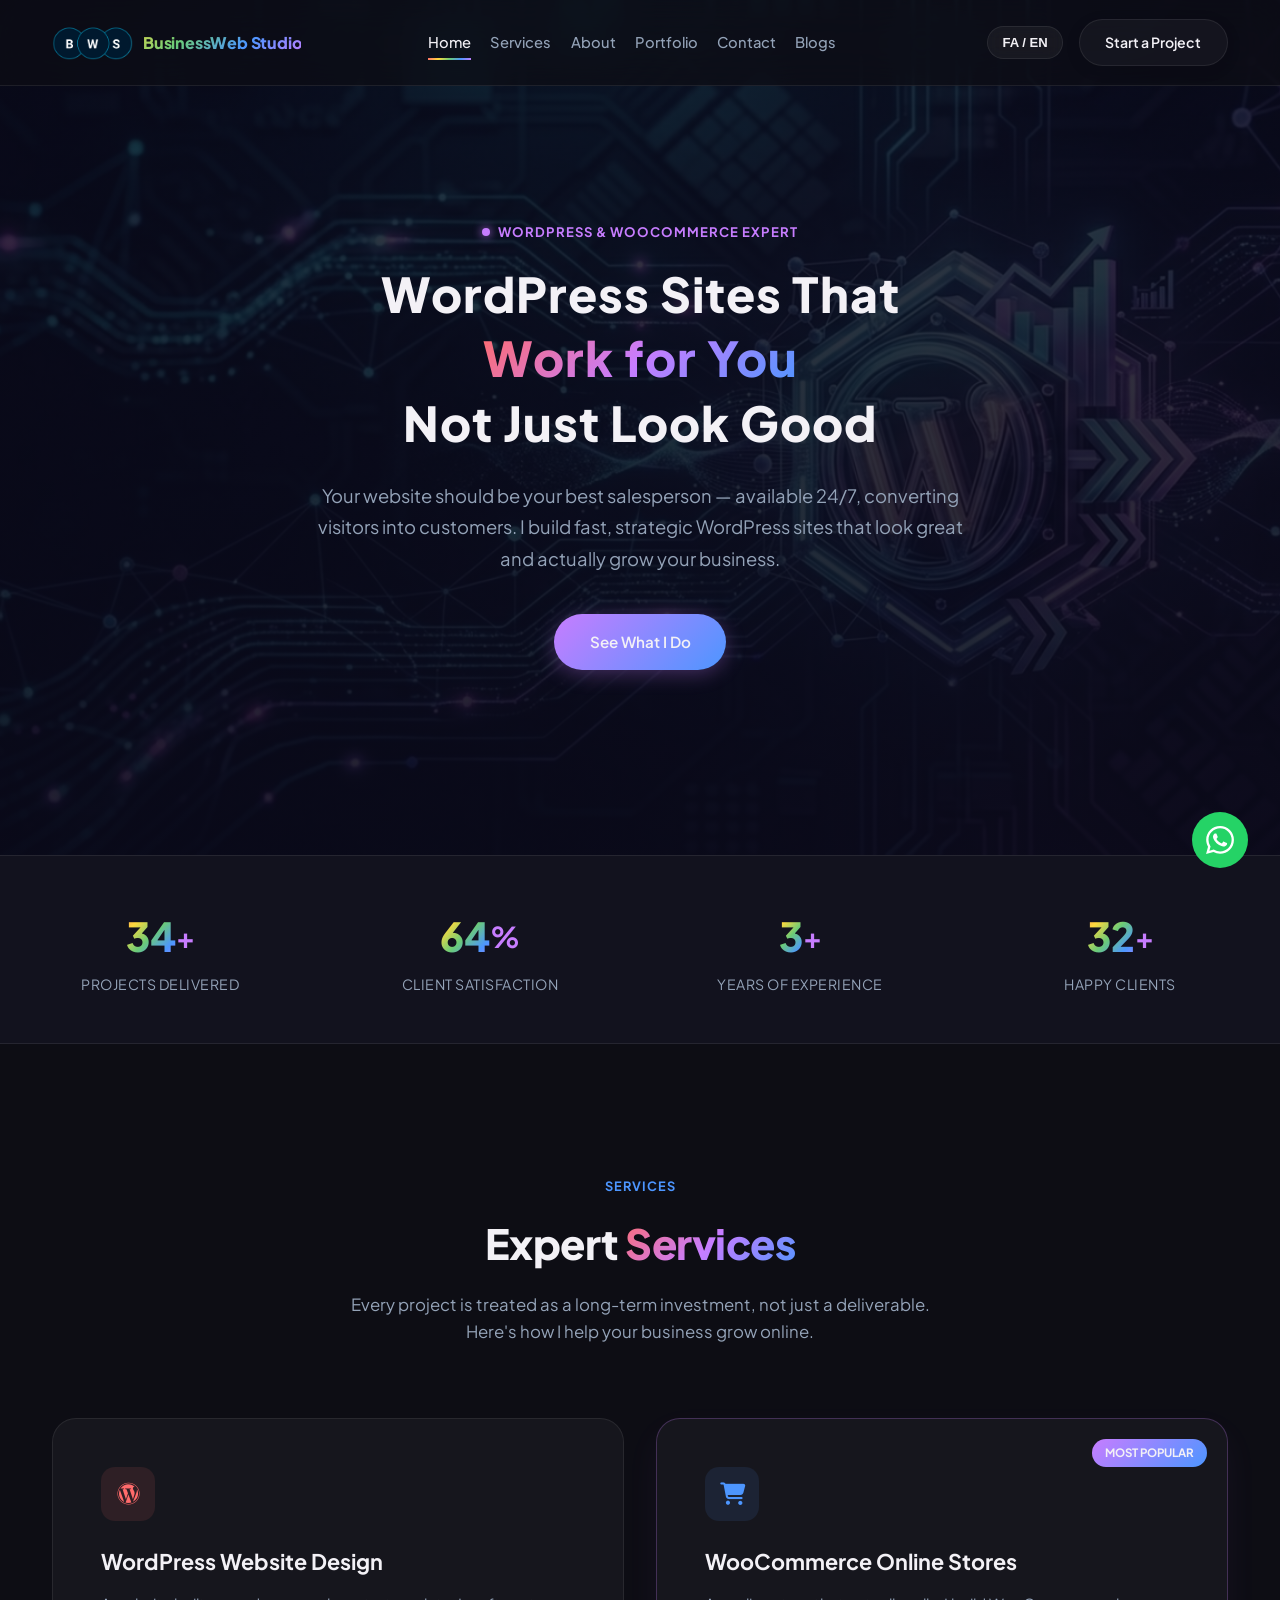
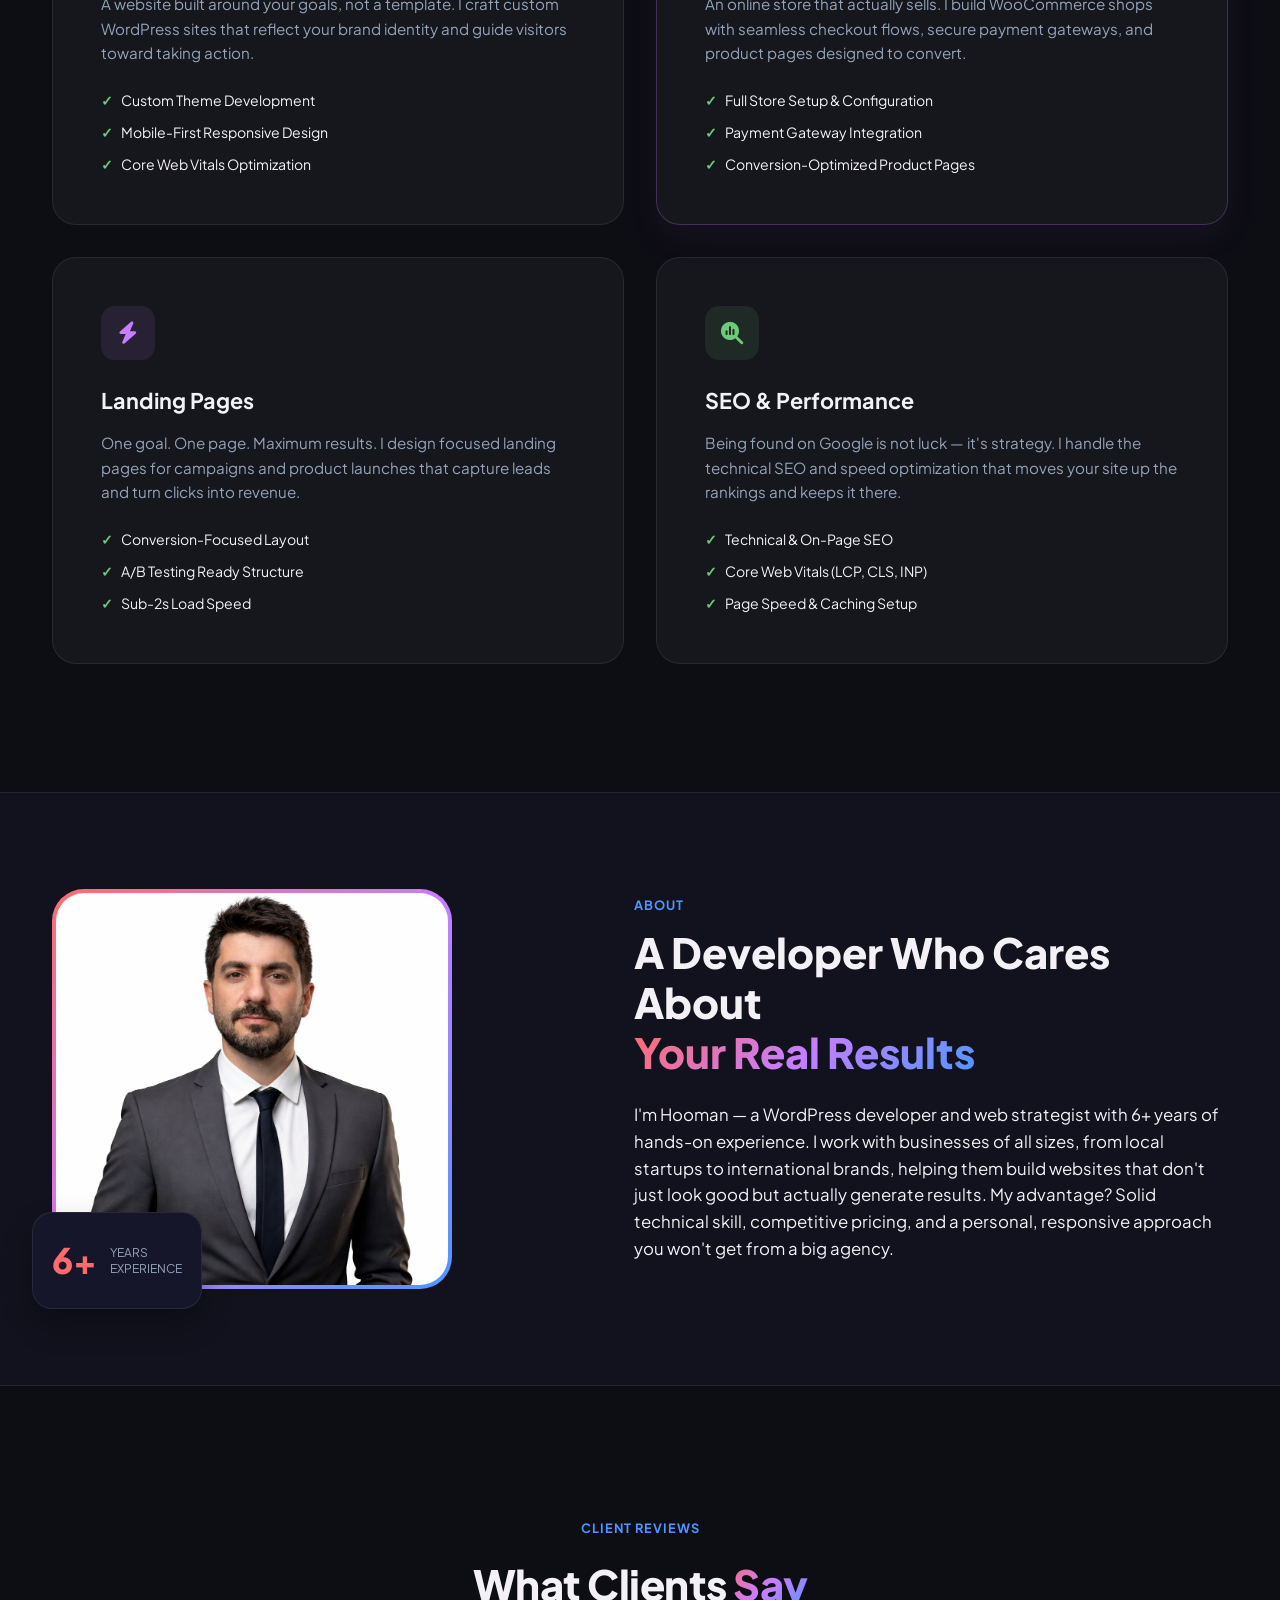
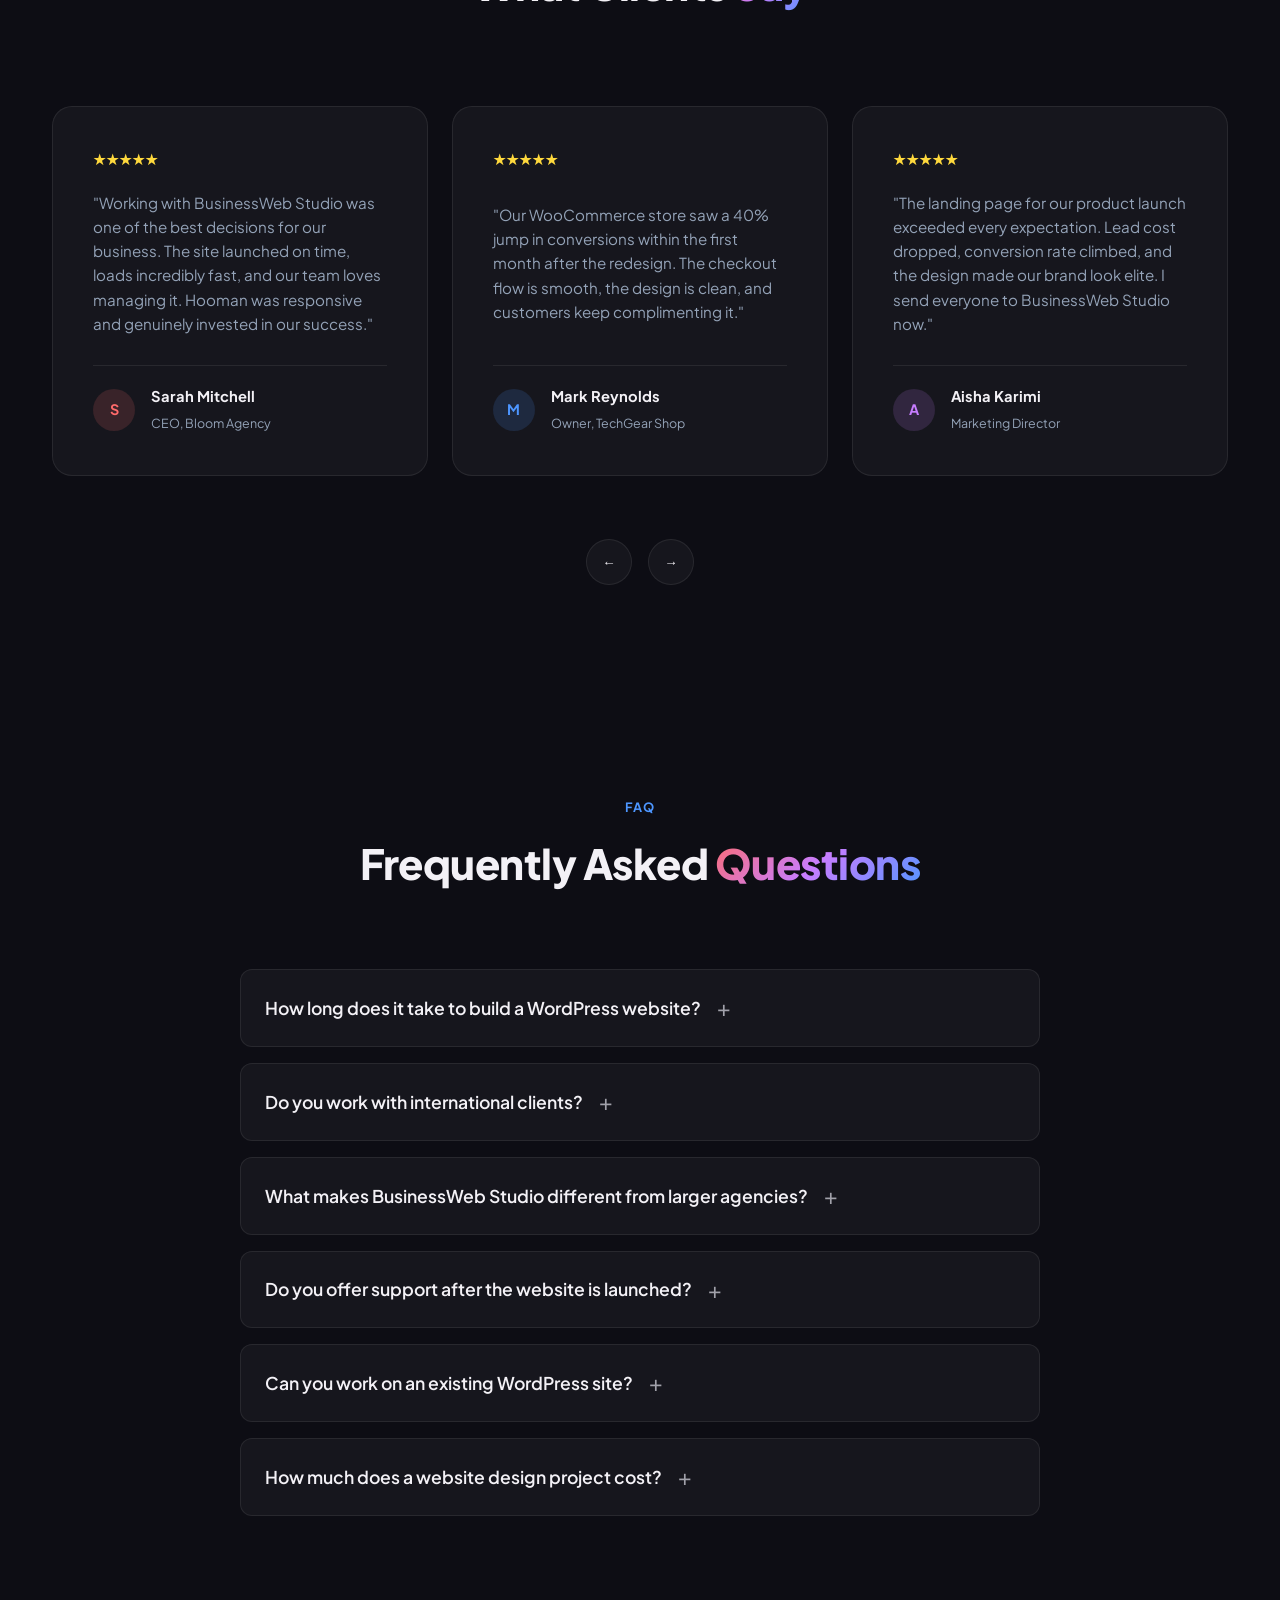
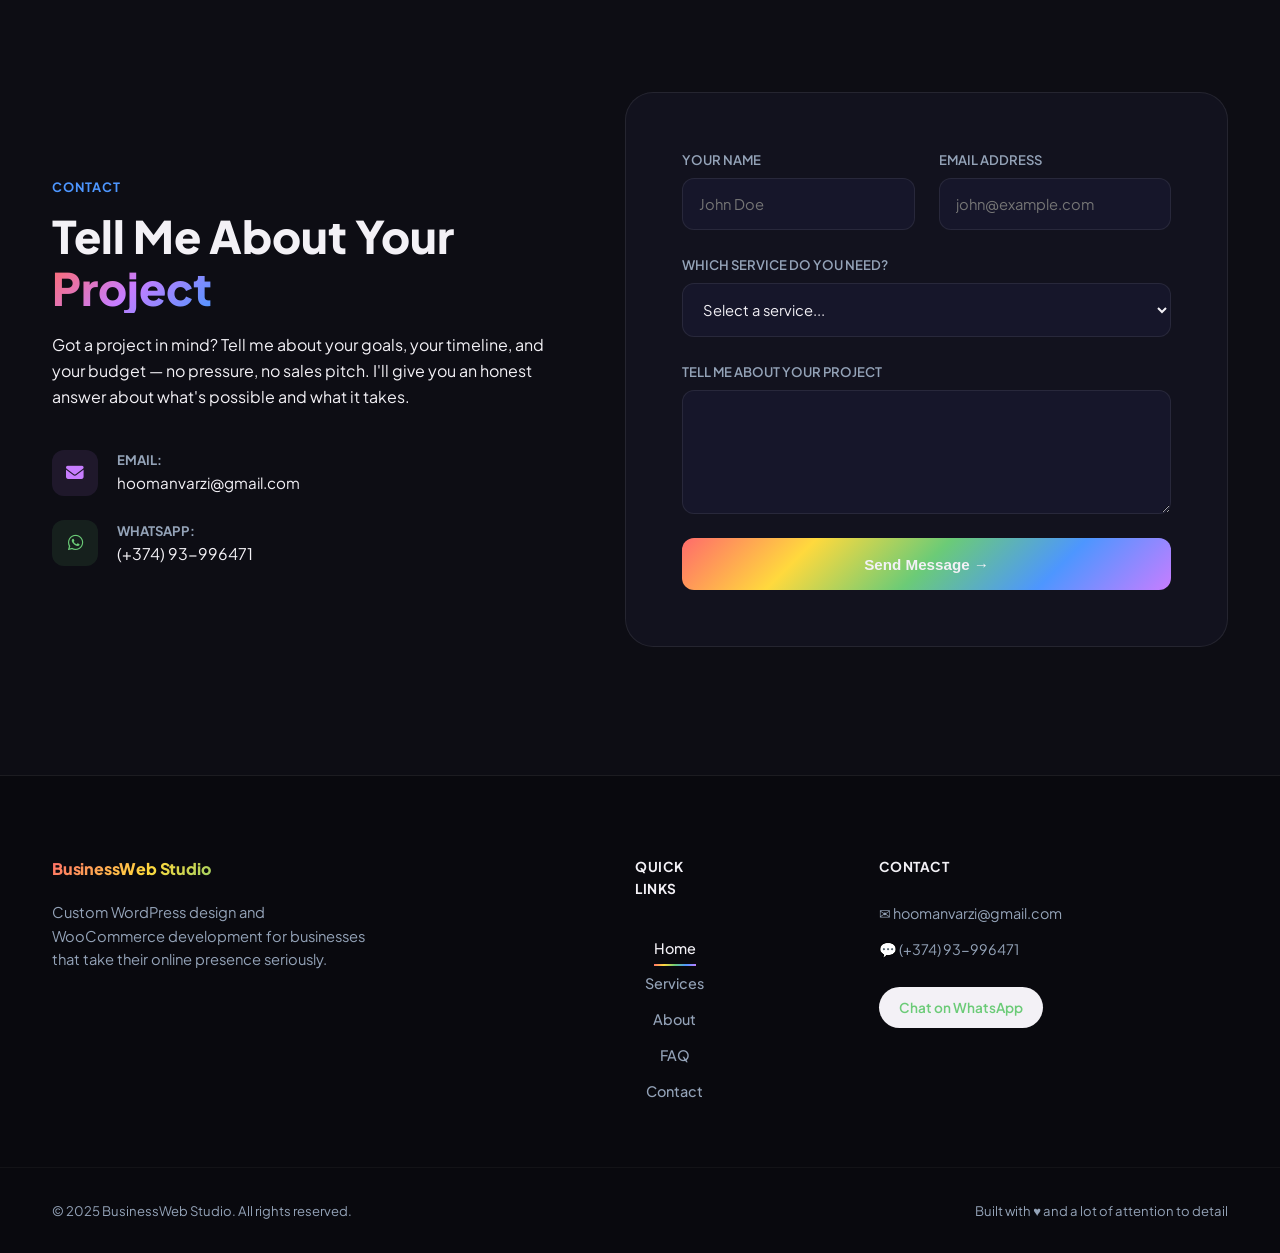
==== commit 52e0827a: "Update index.html" ====
--- a/index.html
+++ b/index.html
@@ -197,7 +197,7 @@
         <a href="#about" data-i18n="nav_about">About</a>
         <a href="#portfolio" data-i18n="nav_portfolio">Portfolio</a>
         <a href="#contact" data-i18n="nav_contact">Contact</a>
-        <a href="blog.html" data-i18n="nav_blog">Blog</a>
+        <a href="blog.html" data-i18n="nav_blogs">Blogs</a>
       </nav>
 
       <div class="lang-switch-wrap">
--- a/css/style.css
+++ b/css/style.css
@@ -1343,3 +1343,101 @@
   }
   .faq-answer { padding: 0 1.25rem 1rem; }
 }
+/* ══════════════════════════════════════════════════════════════════
+   STYLING FOR BLOG POST CONTENT
+   ══════════════════════════════════════════════════════════════════ */
+
+.blog-post-page {
+  padding: 120px 0 60px;
+}
+
+.blog-post {
+  max-width: 850px;
+  margin: 0 auto;
+}
+
+.post-header h1 {
+  font-size: 2.2rem;
+  font-weight: 800;
+  line-height: 1.4;
+  margin-bottom: 0.8rem;
+  color: #ffffff;
+}
+
+.post-meta {
+  font-size: 0.9rem;
+  color: #94a3b8;
+  margin-bottom: 2rem;
+}
+
+.featured-image-wrap {
+  width: 100%;
+  border-radius: 16px;
+  overflow: hidden;
+  margin-bottom: 2.5rem;
+  border: 1px solid rgba(255, 255, 255, 0.1);
+}
+
+.featured-image-wrap img {
+  width: 100%;
+  height: auto;
+  display: block;
+  object-fit: cover;
+}
+
+/* استایل‌دهی اتوماتیک به متن مقاله */
+.blog-post-content {
+  font-size: 1.1rem;
+  line-height: 1.8;
+  color: #d1d5db;
+}
+
+.blog-post-content h2 {
+  font-size: 1.6rem;
+  font-weight: 700;
+  color: #ffffff;
+  margin: 2.5rem 0 1rem;
+  padding-bottom: 0.5rem;
+  border-bottom: 1px solid rgba(255, 255, 255, 0.15);
+}
+
+.blog-post-content p {
+  margin-bottom: 1.5rem;
+}
+
+.blog-post-content strong {
+  color: #ffffff;
+}
+
+.blog-post-content ul, 
+.blog-post-content ol {
+  margin: 1rem 1.5rem 1.8rem;
+  padding-left: 1rem;
+}
+
+.blog-post-content li {
+  margin-bottom: 0.6rem;
+}
+
+.blog-post-content blockquote {
+  border-left: 4px solid #c77dff;
+  padding: 1rem 1.5rem;
+  margin: 2rem 0;
+  background: rgba(199, 125, 255, 0.08);
+  border-radius: 0 12px 12px 0;
+  font-style: italic;
+  color: #e2e8f0;
+}
+
+.btn-blog-back {
+  display: inline-block;
+  margin-top: 3rem;
+  color: #c77dff;
+  text-decoration: none;
+  font-weight: 600;
+  transition: transform 0.2s ease;
+}
+
+.btn-blog-back:hover {
+  transform: translateX(-5px);
+}
